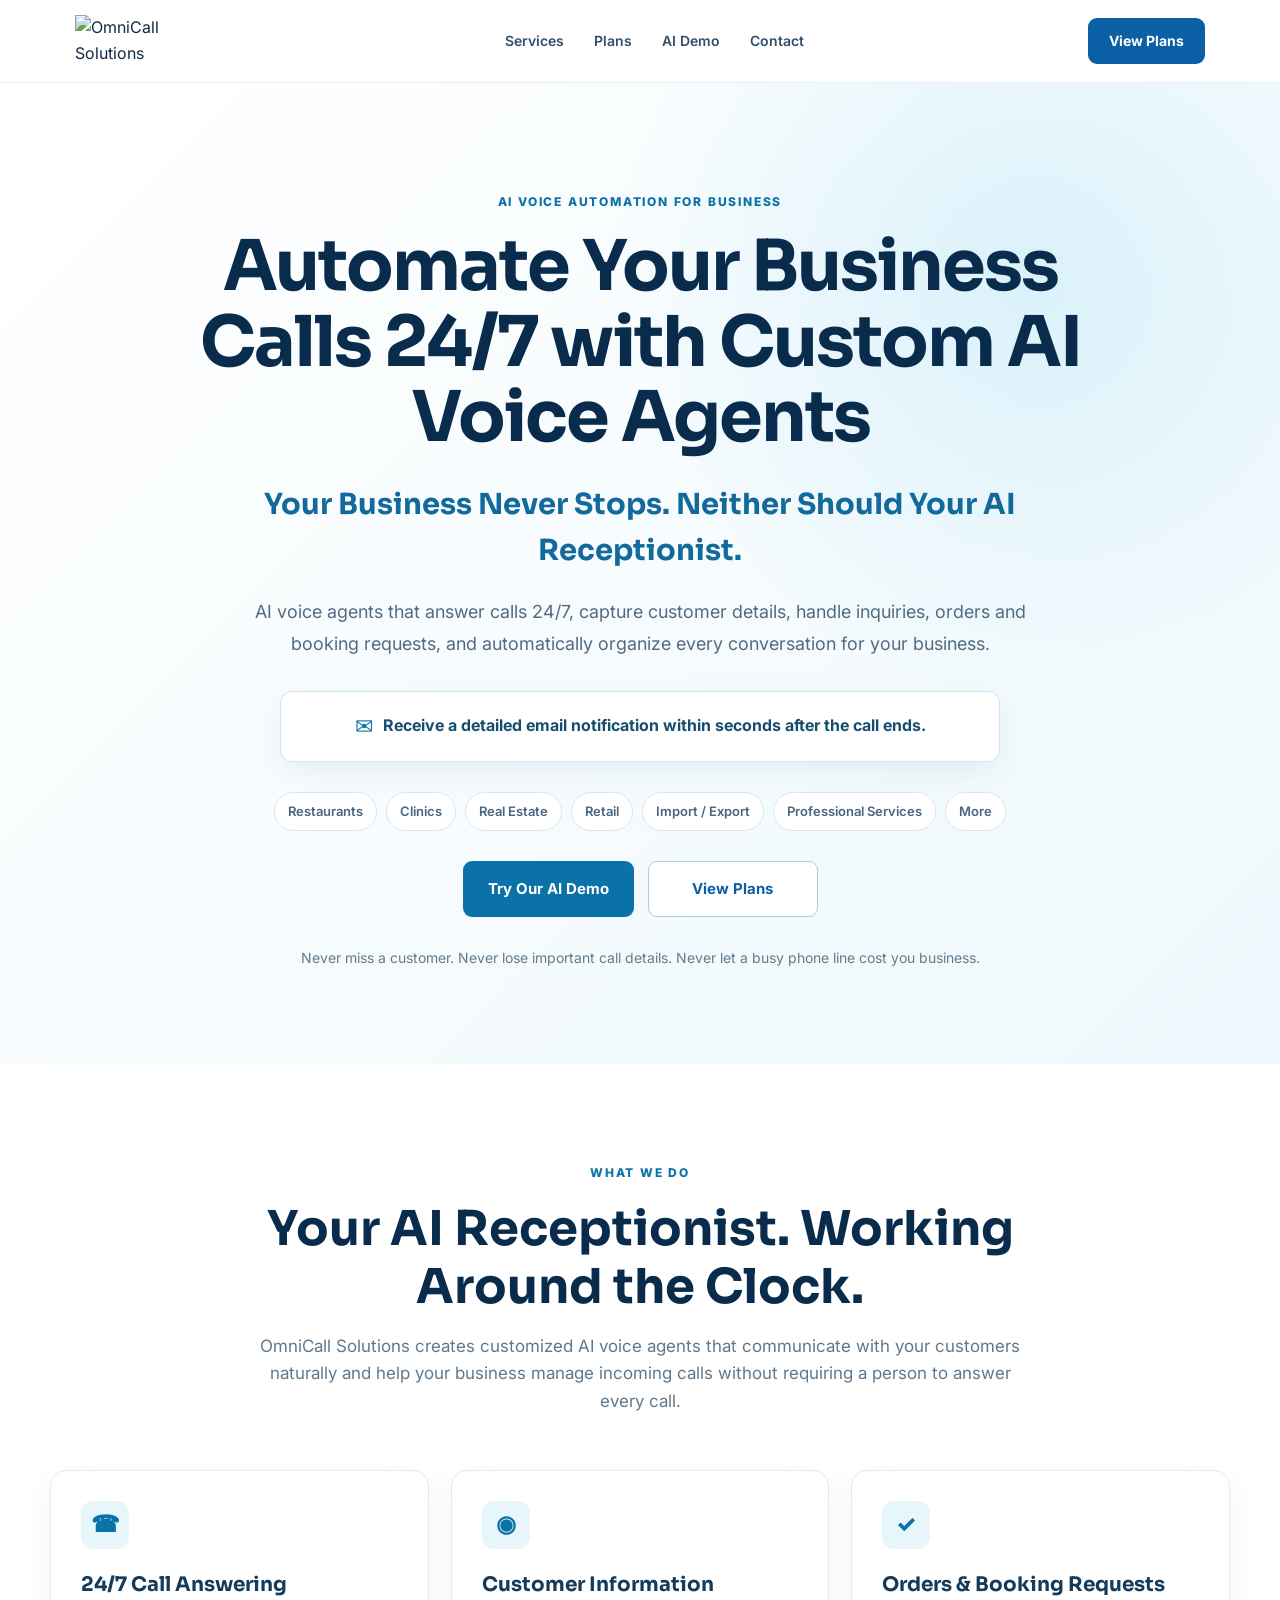
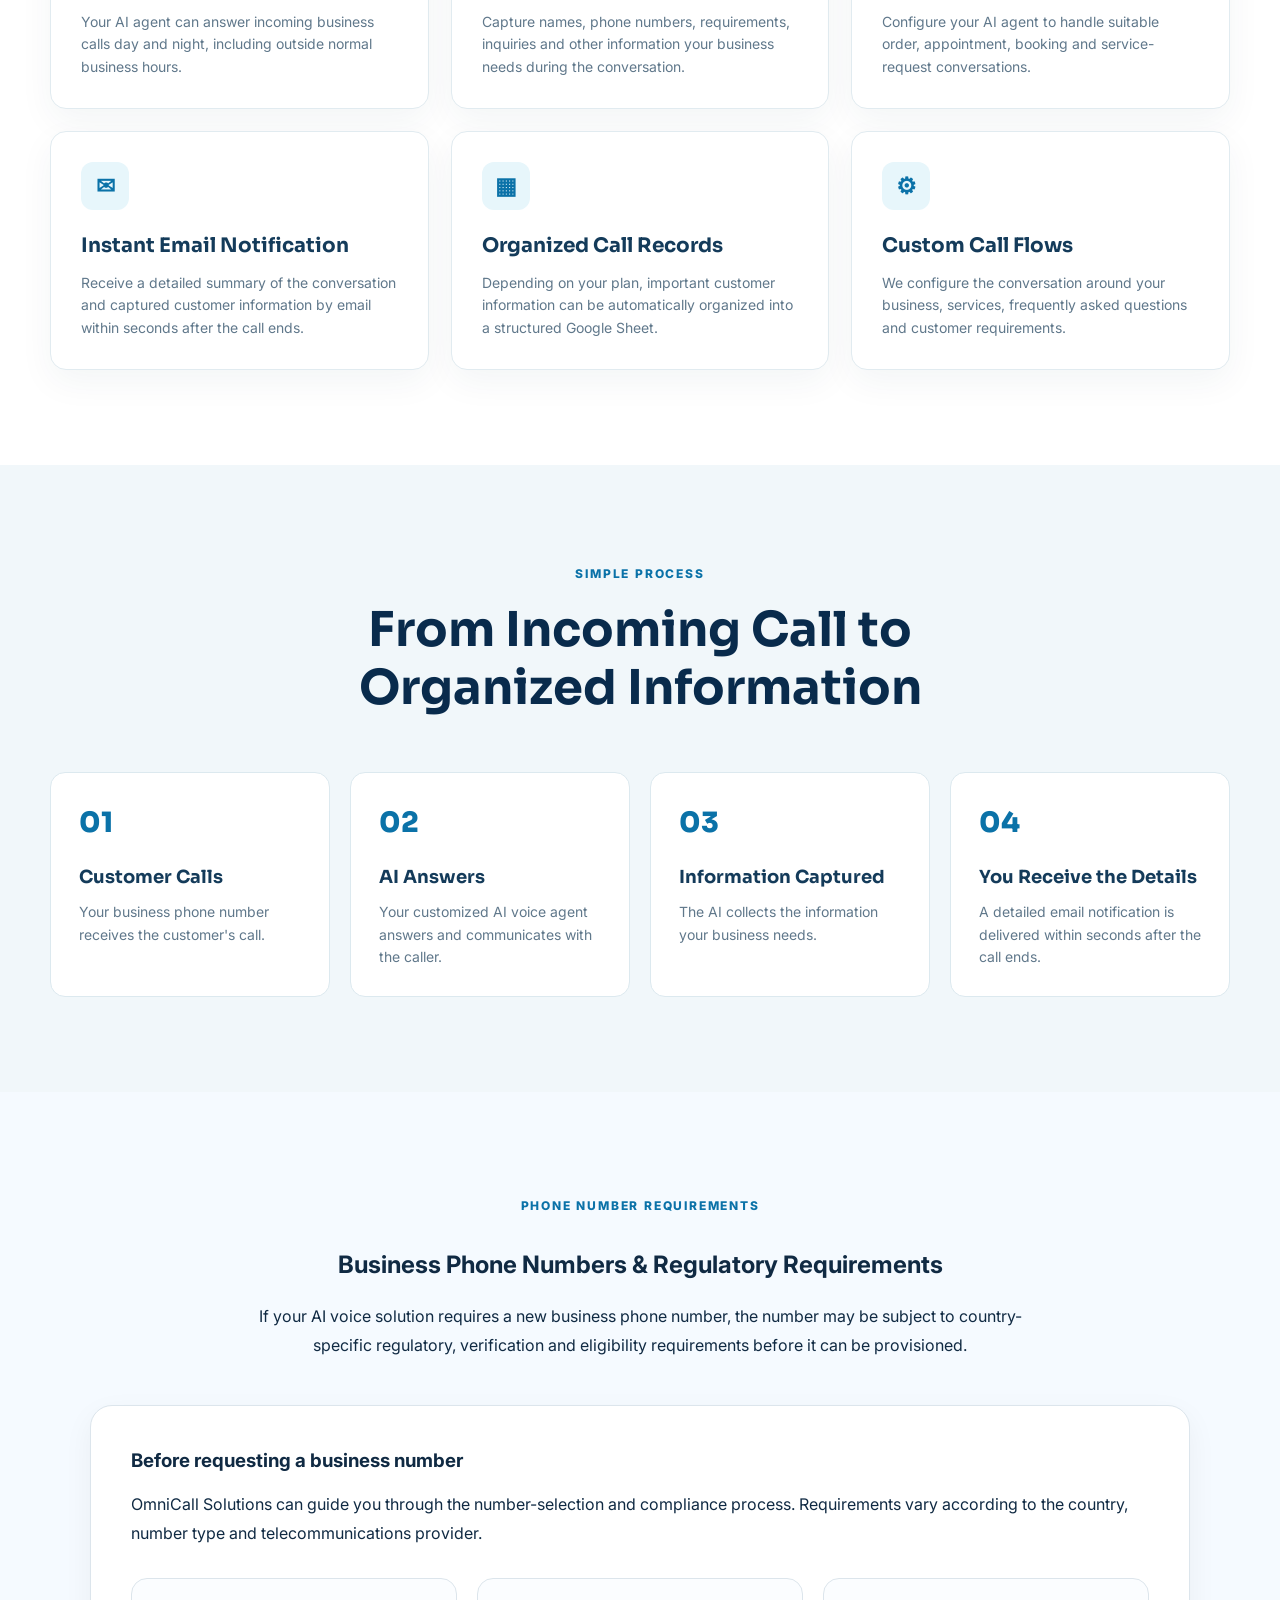
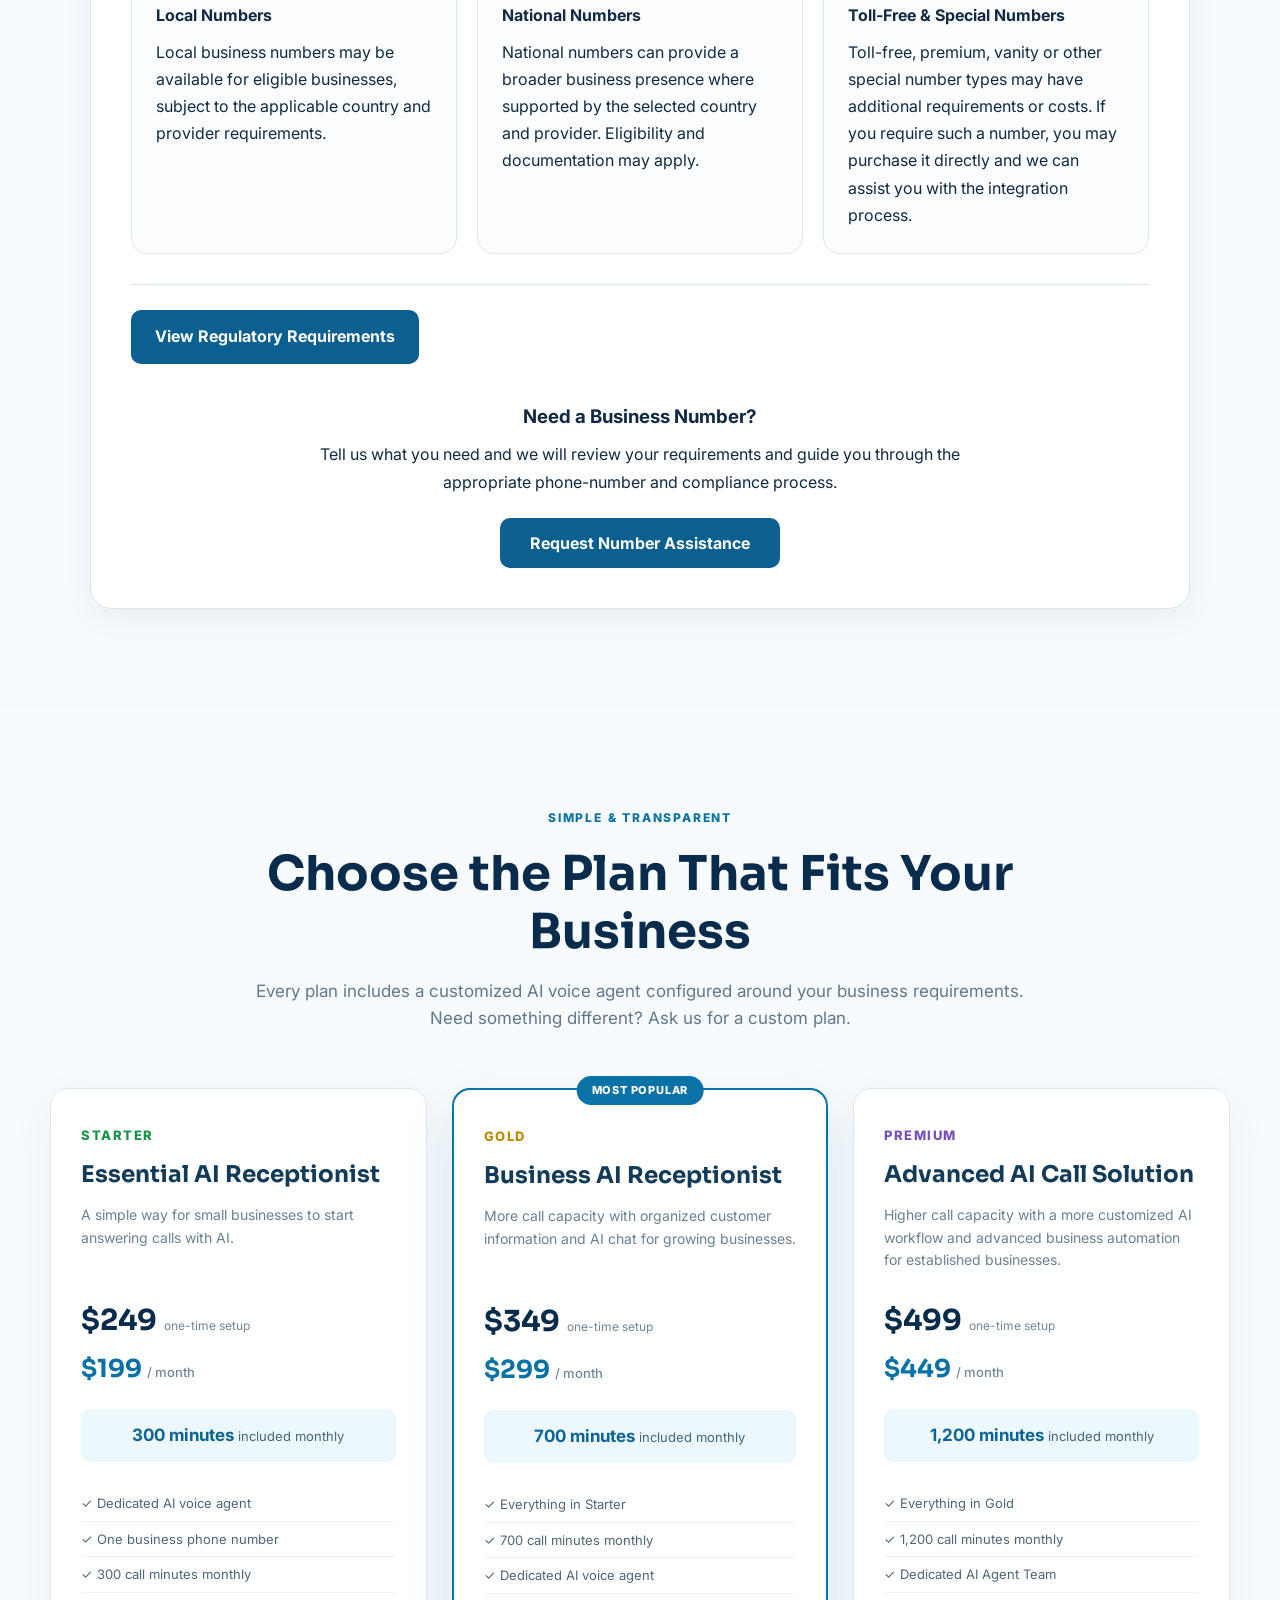
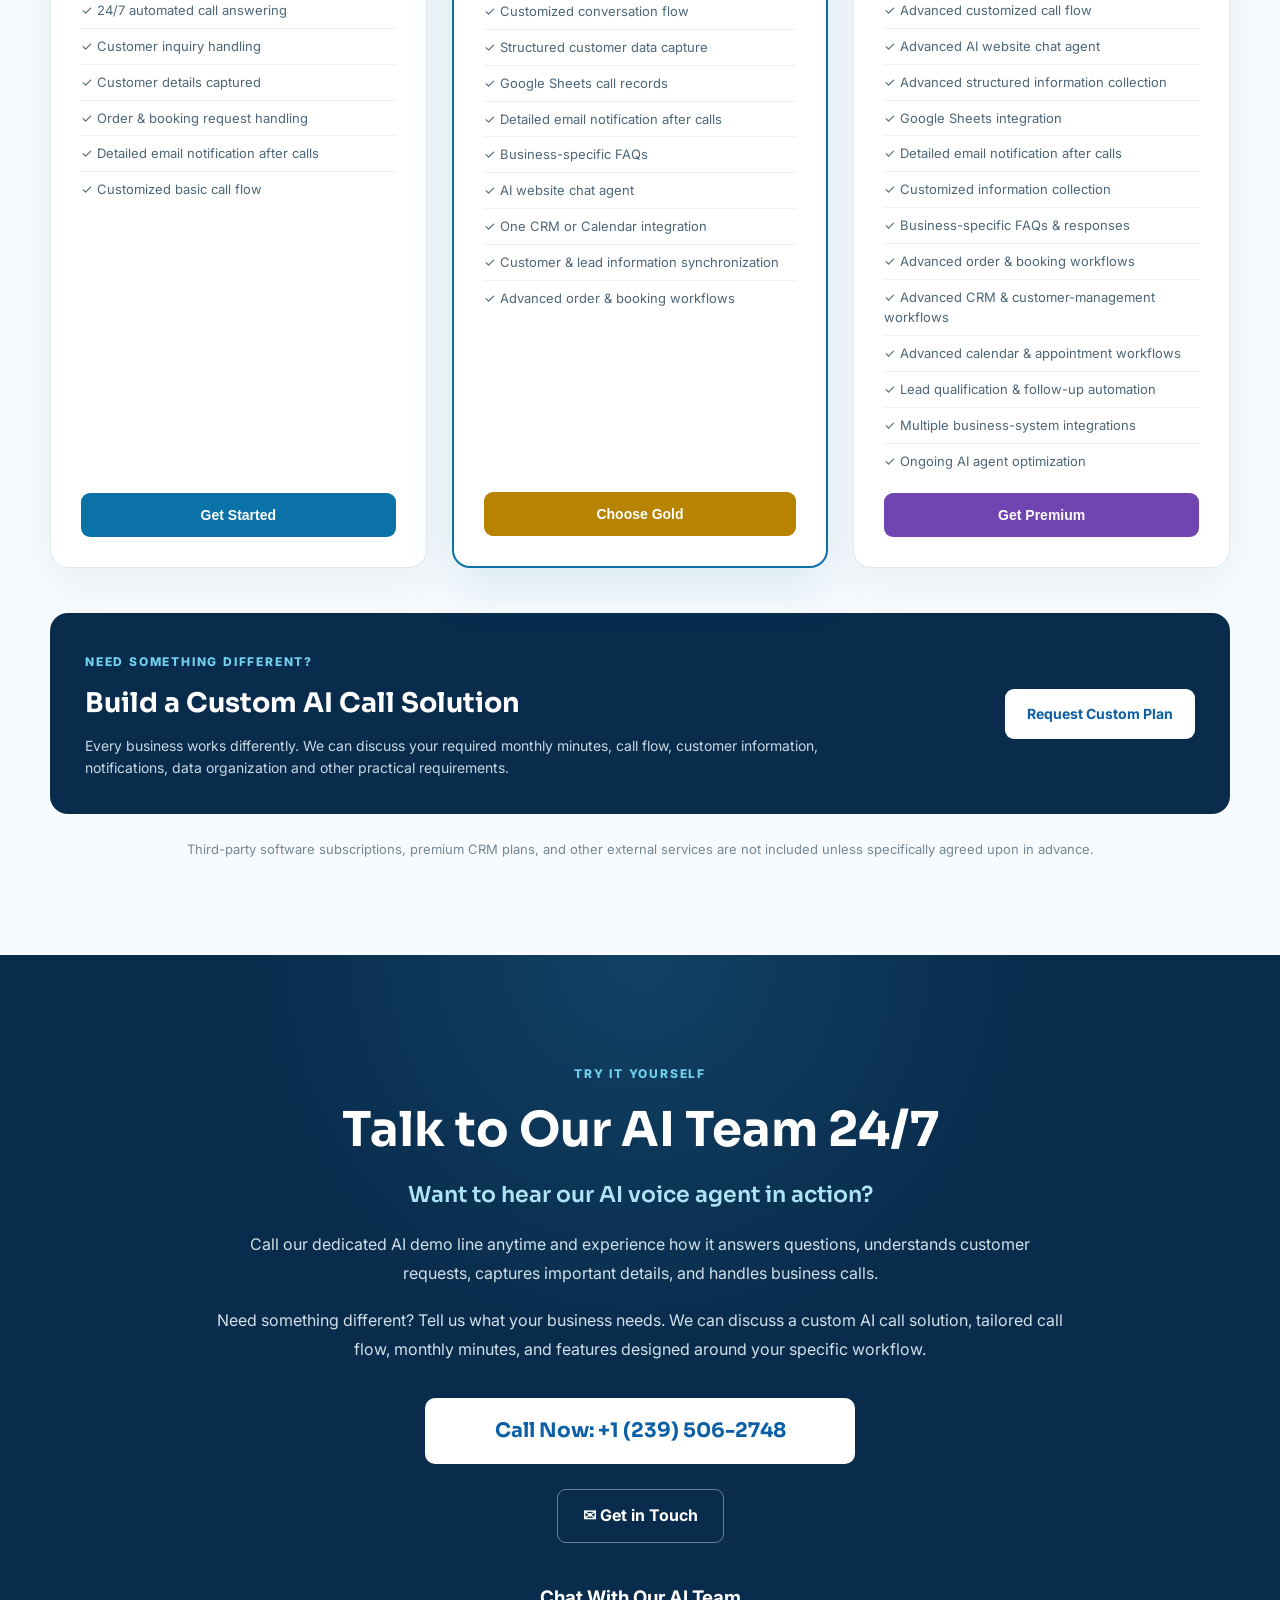
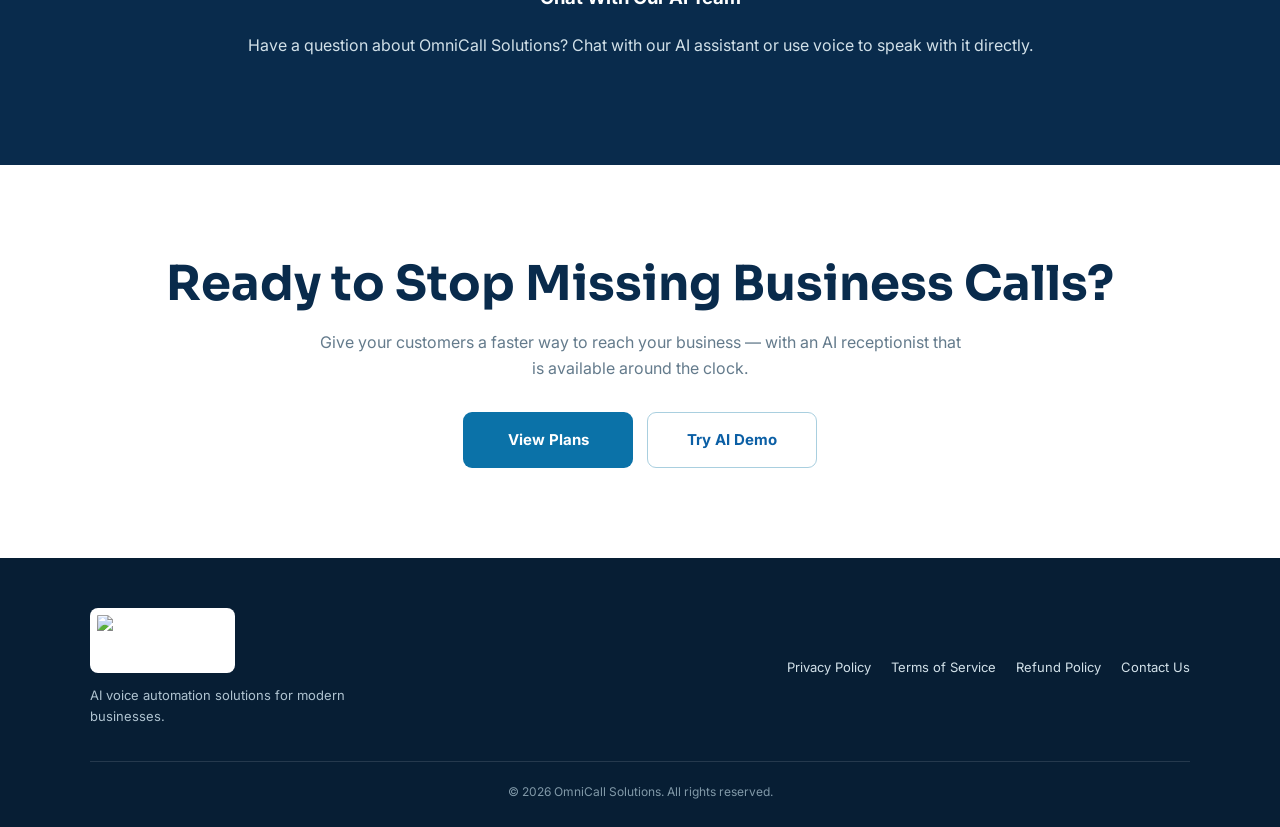
==== index.html @ 50d79c03 "Refactor VAPI widget mobile layout handling Refactor VAPI widget mobile fix to improve layout handli" ====
<!DOCTYPE html>
<html lang="en">
<head>

  <meta charset="UTF-8">

  <meta name="viewport" content="width=device-width, initial-scale=1.0">

  <title>OmniCall Solutions | AI Voice Agents for Business</title>

  <meta name="description"
        content="Automate your business calls 24/7 with custom AI voice agents. Answer calls, capture customer details, handle inquiries, orders and booking requests, and receive detailed email notifications within seconds.">

  <link rel="stylesheet" href="style.css">

  <link rel="preconnect" href="https://fonts.googleapis.com">
  <link rel="preconnect" href="https://fonts.gstatic.com" crossorigin>

  <link href="https://fonts.googleapis.com/css2?family=Inter:wght@400;500;600;700&family=Sora:wght@500;600;700;800&display=swap"
        rel="stylesheet">

  <!-- Paddle.js -->
  <script src="https://cdn.paddle.com/paddle/v2/paddle.js"></script>
  <script
  src="https://unpkg.com/@vapi-ai/client-sdk-react/dist/embed/widget.umd.js"
  async
  type="text/javascript">
</script>

  <!-- =========================
       PHONE NUMBER SECTION STYLES
       ========================= -->
  <style>

    .phone-requirements-section {
      padding: 100px 20px;
      background: #f5faff;
    }

    .phone-requirements-container {
      max-width: 1100px;
      margin: 0 auto;
    }

    .phone-requirements-heading {
      text-align: center;
      margin-bottom: 45px;
    }

    .phone-requirements-heading h2 {
      margin-top: 12px;
      margin-bottom: 18px;
    }

    .phone-requirements-heading p {
      max-width: 800px;
      margin: 0 auto;
      line-height: 1.8;
    }

    .phone-requirements-card {
      background: #ffffff;
      border: 1px solid #dce5ec;
      border-radius: 22px;
      padding: 40px;
      box-shadow: 0 10px 30px rgba(0,0,0,0.05);
    }

    .phone-requirements-card h3 {
      margin-top: 0;
      margin-bottom: 15px;
    }

    .phone-requirements-card > p {
      line-height: 1.8;
      margin-bottom: 28px;
    }

    .phone-number-options {
      display: grid;
      grid-template-columns: repeat(3, 1fr);
      gap: 20px;
      margin: 30px 0;
    }

    .phone-number-option {
      border: 1px solid #dce5ec;
      border-radius: 16px;
      padding: 24px;
      background: #fbfdff;
    }

    .phone-number-option h4 {
      margin-top: 0;
      margin-bottom: 10px;
    }

    .phone-number-option p {
      margin: 0;
      line-height: 1.7;
    }

    .regulatory-details {
      margin-top: 30px;
      border-top: 1px solid #dce5ec;
      padding-top: 25px;
    }

    .regulatory-details summary {
      cursor: pointer;
      list-style: none;
      display: inline-block;
      background: #0b5f91;
      color: #ffffff;
      padding: 14px 24px;
      border-radius: 10px;
      font-weight: 700;
      transition: 0.2s ease;
    }

    .regulatory-details summary:hover {
      opacity: 0.92;
    }

    .regulatory-details summary::-webkit-details-marker {
      display: none;
    }

    .regulatory-content {
      margin-top: 25px;
      background: #f8fbfd;
      border: 1px solid #e0e8ee;
      border-radius: 16px;
      padding: 28px;
    }

    .regulatory-content h4 {
      margin-top: 0;
      margin-bottom: 15px;
    }

    .regulatory-content ul {
      margin: 0;
      padding-left: 24px;
    }

    .regulatory-content li {
      margin-bottom: 12px;
      line-height: 1.7;
    }

    .regulatory-note {
      margin-top: 22px;
      line-height: 1.7;
      font-size: 0.95rem;
    }

    .number-assistance-area {
      text-align: center;
      margin-top: 38px;
    }

    .number-assistance-area h3 {
      margin-bottom: 10px;
    }

    .number-assistance-area p {
      max-width: 720px;
      margin: 0 auto 22px;
      line-height: 1.7;
    }

    .number-assistance-button {
      border: none;
      cursor: pointer;
      background: #0b5f91;
      color: #ffffff;
      padding: 15px 30px;
      border-radius: 10px;
      font-size: 1rem;
      font-weight: 700;
      font-family: inherit;
      transition: 0.2s ease;
    }

    .number-assistance-button:hover {
      opacity: 0.92;
      transform: translateY(-1px);
    }

    .number-inquiry-panel {
      display: none;
      margin-top: 30px;
      text-align: left;
      background: #ffffff;
      border: 1px solid #dce5ec;
      border-radius: 20px;
      padding: 32px;
    }

    .number-inquiry-panel.active {
      display: block;
    }

    .number-inquiry-panel h3 {
      margin-top: 0;
      margin-bottom: 10px;
    }

    .number-inquiry-intro {
      line-height: 1.7;
      margin-bottom: 28px;
    }

    .number-inquiry-form {
      width: 100%;
    }

    .number-form-grid {
      display: grid;
      grid-template-columns: repeat(2, minmax(0, 1fr));
      gap: 20px;
    }

    .number-form-field {
      display: flex;
      flex-direction: column;
      gap: 8px;
    }

    .number-form-field.full-width {
      grid-column: 1 / -1;
    }

    .number-form-field label {
      font-weight: 600;
      color: #18334a;
    }

    .number-form-field input,
    .number-form-field select,
    .number-form-field textarea {
      width: 100%;
      box-sizing: border-box;
      border: 1px solid #ccd8e1;
      border-radius: 9px;
      padding: 13px 14px;
      font-family: inherit;
      font-size: 0.98rem;
      background: #ffffff;
      color: #18334a;
      outline: none;
    }

    .number-form-field input:focus,
    .number-form-field select:focus,
    .number-form-field textarea:focus {
      border-color: #0b5f91;
      box-shadow: 0 0 0 2px rgba(11,95,145,0.10);
    }

    .number-form-field textarea {
      min-height: 130px;
      resize: vertical;
    }

    .number-checkbox-group {
      display: flex;
      flex-direction: column;
      gap: 14px;
      margin-top: 4px;
    }

    .number-checkbox-label {
      display: flex;
      align-items: flex-start;
      gap: 10px;
      font-weight: 500;
      line-height: 1.5;
    }

    .number-checkbox-label input {
      width: auto;
      margin-top: 4px;
      flex-shrink: 0;
    }

    .number-submit-area {
      margin-top: 25px;
      display: flex;
      align-items: center;
      gap: 18px;
      flex-wrap: wrap;
    }

    .number-submit-button {
      border: none;
      cursor: pointer;
      background: #0b5f91;
      color: #ffffff;
      padding: 14px 28px;
      border-radius: 9px;
      font-family: inherit;
      font-size: 1rem;
      font-weight: 700;
    }

    .number-submit-button:disabled {
      opacity: 0.6;
      cursor: not-allowed;
    }

    .number-form-result {
      font-weight: 600;
      line-height: 1.5;
    }

    .number-form-result.success {
      color: #167347;
    }

    .number-form-result.error {
      color: #b42318;
    }

    .number-form-small-note {
      margin-top: 18px;
      font-size: 0.88rem;
      line-height: 1.6;
      color: #647789;
    }

    @media (max-width: 800px) {

      .phone-requirements-section {
        padding: 75px 18px;
      }

      .phone-requirements-card {
        padding: 28px 20px;
      }

      .phone-number-options {
        grid-template-columns: 1fr;
      }

      .number-form-grid {
        grid-template-columns: 1fr;
      }

      .number-form-field.full-width {
        grid-column: auto;
      }

      .number-inquiry-panel {
        padding: 24px 18px;
      }

    }

  </style>

  <!-- =========================
       VAPI WIDGET FIXES
       - keeps the widget inside the page on small screens
       - darkens the assistant's reply text so it's readable
       ========================= -->
  <style>

    .vapi-demo-area {
      max-width: 100%;
      overflow: hidden;
    }

    .vapi-widget-wrapper {
      max-width: 100% !important;
      box-sizing: border-box !important;
    }

    /* Darken the assistant's reply text.
       Assistant messages are left-aligned (justify-start); the visitor's
       own messages are right-aligned (justify-end) and untouched here.
       This targets the layout pattern instead of a guessed color class,
       so it works even if the exact gray shade/class differs. */
    .vapi-widget-wrapper .vapi-conversation-area .justify-start,
    .vapi-widget-wrapper .vapi-conversation-area .justify-start * {
      opacity: 1 !important;
    }
    .vapi-widget-wrapper .vapi-conversation-area .justify-start p,
    .vapi-widget-wrapper .vapi-conversation-area .justify-start span,
    .vapi-widget-wrapper .vapi-conversation-area .justify-start div {
      color: #1f2937 !important;
    }

    @media (max-width: 640px) {

      /* Pin the floating panel's left/right edges instead of only
         capping its width — this keeps it inside the viewport even if
         its width comes from something other than a w-* class.
         min-width is reset here too: if the panel itself has a
         min-width set higher than our max-width, min-width always
         wins in CSS regardless of max-width, which would silently
         cap how narrow it's allowed to get no matter what else we set. */
      .vapi-widget-wrapper,
      .vapi-widget-wrapper.fixed,
      .vapi-widget-wrapper .fixed,
      vapi-widget {
        min-width: 0 !important;
      }

      .vapi-widget-wrapper.fixed,
      .vapi-widget-wrapper .fixed {
        left: 8px !important;
        right: 8px !important;
        width: auto !important;
        max-width: calc(100vw - 16px) !important;
      }

      .vapi-widget-wrapper,
      .vapi-widget-wrapper .w-72,
      .vapi-widget-wrapper .w-96,
      .vapi-widget-wrapper [class*="w-["],
      .vapi-widget-wrapper [class*="h-["] {
        width: 100% !important;
        max-width: calc(100vw - 32px) !important;
      }

      .vapi-widget-wrapper [class*="h-["] {
        max-height: 70vh !important;
      }

      /* Several rows inside the widget (the header title + icons, the
         input + send/voice buttons) push their icon buttons off the
         right edge, because text/input elements default to never
         shrinking below their content width in a flex row. Removing
         that default floor from everything inside the widget fixes
         every row at once, instead of chasing each one individually.
         This only removes the floor — it doesn't force anything to
         shrink unless its layout already calls for it. */
      .vapi-widget-wrapper *,
      vapi-widget * {
        min-width: 0 !important;
      }

      /* Protect icon buttons specifically so they keep their size
         instead of being squeezed to nothing once their siblings can
         shrink. */
      .vapi-widget-wrapper button,
      .vapi-widget-wrapper svg,
      vapi-widget button,
      vapi-widget svg {
        flex-shrink: 0 !important;
      }

      .vapi-widget-wrapper input,
      .vapi-widget-wrapper textarea,
      vapi-widget input,
      vapi-widget textarea {
        flex: 1 1 0% !important;
      }

    }

  </style>

</head>


<body>


<!-- =========================
     NAVIGATION
========================= -->

<header class="topbar">

  <div class="nav-container">

    <a href="#" class="logo-link">
      <img
        src="logo.png"
        alt="OmniCall Solutions"
        class="logo">
    </a>

    <nav class="navigation" id="mainNav">
      <a href="#services">Services</a>
      <a href="#pricing">Plans</a>
      <a href="#demo">AI Demo</a>
      <a href="#contact">Contact</a>
    </nav>

    <a href="#pricing" class="nav-button">
      View Plans
    </a>

    <button
      class="nav-toggle"
      id="navToggle"
      onclick="toggleMobileNav()"
      aria-label="Open menu"
      aria-expanded="false">
      <span></span>
      <span></span>
      <span></span>
    </button>

  </div>

</header>


<!-- =========================
     HERO
========================= -->

<main>

<section class="hero">

  <div class="hero-container">

    <div class="hero-content">

      <div class="hero-label">
        AI VOICE AUTOMATION FOR BUSINESS
      </div>

      <h1>
        Automate Your Business Calls 24/7 with Custom AI Voice Agents
      </h1>

      <p class="hero-subtitle">
        Your Business Never Stops. Neither Should Your AI Receptionist.
      </p>

      <p class="hero-description">
        AI voice agents that answer calls 24/7, capture customer details,
        handle inquiries, orders and booking requests, and automatically
        organize every conversation for your business.
      </p>

      <div class="email-highlight">
        <span class="email-icon">✉</span>
        <strong>
          Receive a detailed email notification within seconds after the call ends.
        </strong>
      </div>

      <div class="business-tags">
        <span>Restaurants</span>
        <span>Clinics</span>
        <span>Real Estate</span>
        <span>Retail</span>
        <span>Import / Export</span>
        <span>Professional Services</span>
        <span>More</span>
      </div>

      <div class="hero-buttons">

        <a href="#demo" class="primary-button">
          Try Our AI Demo
        </a>

        <a href="#pricing" class="secondary-button">
          View Plans
        </a>

      </div>

      <p class="hero-bottom-text">
        Never miss a customer. Never lose important call details.
        Never let a busy phone line cost you business.
      </p>

    </div>

  </div>

</section>


<!-- =========================
     SERVICES
========================= -->

<section class="services" id="services">

  <div class="section-container">

    <div class="section-heading">

      <span class="section-label">
        WHAT WE DO
      </span>

      <h2>
        Your AI Receptionist. Working Around the Clock.
      </h2>

      <p>
        OmniCall Solutions creates customized AI voice agents that
        communicate with your customers naturally and help your business
        manage incoming calls without requiring a person to answer every call.
      </p>

    </div>


    <div class="service-grid">

      <div class="service-card">

        <div class="service-icon">☎</div>

        <h3>24/7 Call Answering</h3>

        <p>
          Your AI agent can answer incoming business calls day and night,
          including outside normal business hours.
        </p>

      </div>


      <div class="service-card">

        <div class="service-icon">◉</div>

        <h3>Customer Information</h3>

        <p>
          Capture names, phone numbers, requirements, inquiries and other
          information your business needs during the conversation.
        </p>

      </div>


      <div class="service-card">

        <div class="service-icon">✓</div>

        <h3>Orders & Booking Requests</h3>

        <p>
          Configure your AI agent to handle suitable order, appointment,
          booking and service-request conversations.
        </p>

      </div>


      <div class="service-card">

        <div class="service-icon">✉</div>

        <h3>Instant Email Notification</h3>

        <p>
          Receive a detailed summary of the conversation and captured
          customer information by email within seconds after the call ends.
        </p>

      </div>


      <div class="service-card">

        <div class="service-icon">▦</div>

        <h3>Organized Call Records</h3>

        <p>
          Depending on your plan, important customer information can be
          automatically organized into a structured Google Sheet.
        </p>

      </div>


      <div class="service-card">

        <div class="service-icon">⚙</div>

        <h3>Custom Call Flows</h3>

        <p>
          We configure the conversation around your business, services,
          frequently asked questions and customer requirements.
        </p>

      </div>

    </div>

  </div>

</section>


<!-- =========================
     HOW IT WORKS
========================= -->

<section class="how-it-works">

  <div class="section-container">

    <div class="section-heading">

      <span class="section-label">
        SIMPLE PROCESS
      </span>

      <h2>
        From Incoming Call to Organized Information
      </h2>

    </div>


    <div class="steps">

      <div class="step">

        <div class="step-number">01</div>

        <h3>Customer Calls</h3>

        <p>
          Your business phone number receives the customer's call.
        </p>

      </div>


      <div class="step">

        <div class="step-number">02</div>

        <h3>AI Answers</h3>

        <p>
          Your customized AI voice agent answers and communicates with
          the caller.
        </p>

      </div>


      <div class="step">

        <div class="step-number">03</div>

        <h3>Information Captured</h3>

        <p>
          The AI collects the information your business needs.
        </p>

      </div>


      <div class="step">

        <div class="step-number">04</div>

        <h3>You Receive the Details</h3>

        <p>
          A detailed email notification is delivered within seconds
          after the call ends.
        </p>

      </div>

    </div>

  </div>

</section>


<!-- ==========================================================
     BUSINESS PHONE NUMBERS & REGULATORY REQUIREMENTS
     NEW SECTION - PLACED BEFORE PRICING
========================================================== -->

<section class="phone-requirements-section" id="phone-requirements">

  <div class="phone-requirements-container">

    <div class="phone-requirements-heading">

      <span class="section-label">
        PHONE NUMBER REQUIREMENTS
      </span>

      <h2>
        Business Phone Numbers & Regulatory Requirements
      </h2>

      <p>
        If your AI voice solution requires a new business phone number,
        the number may be subject to country-specific regulatory,
        verification and eligibility requirements before it can be
        provisioned.
      </p>

    </div>


    <div class="phone-requirements-card">

      <h3>
        Before requesting a business number
      </h3>

      <p>
        OmniCall Solutions can guide you through the number-selection
        and compliance process. Requirements vary according to the
        country, number type and telecommunications provider.
      </p>


      <div class="phone-number-options">


        <div class="phone-number-option">

          <h4>
            Local Numbers
          </h4>

          <p>
            Local business numbers may be available for eligible
            businesses, subject to the applicable country and provider
            requirements.
          </p>

        </div>


        <div class="phone-number-option">

          <h4>
            National Numbers
          </h4>

          <p>
            National numbers can provide a broader business presence
            where supported by the selected country and provider.
            Eligibility and documentation may apply.
          </p>

        </div>


        <div class="phone-number-option">

          <h4>
            Toll-Free & Special Numbers
          </h4>

          <p>
            Toll-free, premium, vanity or other special number types
            may have additional requirements or costs. If you require
            such a number, you may purchase it directly and we can
            assist you with the integration process.
          </p>

        </div>

      </div>


      <!-- =========================
           EXPANDABLE REGULATORY INFORMATION
      ========================= -->

      <details class="regulatory-details">

        <summary>
          View Regulatory Requirements
        </summary>

        <div class="regulatory-content">

          <h4>
            What you should be prepared for
          </h4>

          <ul>

            <li>
              Requirements vary by country and by phone-number type.
            </li>

            <li>
              The telecommunications provider may need to verify the
              actual business or end user of the number.
            </li>

            <li>
              Depending on the country and number type, information
              may include business name, business address, registration
              details, authorized representative information, identity
              documents or other supporting documents.
            </li>

            <li>
              Some countries or number types may require a local
              address or other local eligibility conditions.
            </li>

            <li>
              Additional regulatory documentation may be requested
              during the provider's review process.
            </li>

            <li>
              Number availability and approval are determined by the
              telecommunications provider and applicable country rules.
            </li>

            <li>
              Providing documents does not guarantee approval or
              availability of a particular number.
            </li>

          </ul>


          <p class="regulatory-note">
            <strong>Important:</strong>
            Regulatory information can change. The information above
            is provided as general guidance and does not replace the
            current requirements shown by the phone-number provider
            for the selected country and number type.
          </p>

        </div>

      </details>


      <!-- =========================
           NUMBER ASSISTANCE
      ========================= -->

      <div class="number-assistance-area">

        <h3>
          Need a Business Number?
        </h3>

        <p>
          Tell us what you need and we will review your requirements
          and guide you through the appropriate phone-number and
          compliance process.
        </p>

        <button
          type="button"
          class="number-assistance-button"
          onclick="toggleNumberInquiry()">

          Request Number Assistance

        </button>


        <!-- =========================
             HIDDEN INQUIRY FORM
        ========================= -->

        <div
          id="numberInquiryPanel"
          class="number-inquiry-panel">

          <h3>
            Tell Us What You Need
          </h3>

          <p class="number-inquiry-intro">
            Complete this short inquiry and we will review your
            requirements. Please do not upload identity or business
            documents through this form. If such documents are required,
            we will guide you through the appropriate provider process.
          </p>


          <form
            id="numberInquiryForm"
            class="number-inquiry-form">

            <!-- Web3Forms Access Key -->
            <input
              type="hidden"
              name="access_key"
              value="454e0046-a77f-4126-849b-972690b9bb14">

            <input
              type="hidden"
              name="subject"
              value="OmniCall Solutions - Business Number Inquiry">

            <input
              type="hidden"
              name="from_name"
              value="OmniCall Solutions Website">

            <!-- Honeypot -->
            <input
              type="checkbox"
              name="botcheck"
              style="display:none;">

            <div class="number-form-grid">


              <!-- NAME -->

              <div class="number-form-field">

                <label for="inquiryName">
                  Your Name *
                </label>

                <input
                  type="text"
                  id="inquiryName"
                  name="name"
                  placeholder="Your full name"
                  required>

              </div>


              <!-- BUSINESS NAME -->

              <div class="number-form-field">

                <label for="inquiryBusinessName">
                  Business Name *
                </label>

                <input
                  type="text"
                  id="inquiryBusinessName"
                  name="business_name"
                  placeholder="Your business name"
                  required>

              </div>


              <!-- EMAIL -->

              <div class="number-form-field">

                <label for="inquiryEmail">
                  Email Address *
                </label>

                <input
                  type="email"
                  id="inquiryEmail"
                  name="email"
                  placeholder="you@example.com"
                  required>

              </div>


              <!-- PHONE -->

              <div class="number-form-field">

                <label for="inquiryPhone">
                  Contact Phone / WhatsApp
                </label>

                <input
                  type="tel"
                  id="inquiryPhone"
                  name="phone"
                  placeholder="Optional">

              </div>


              <!-- COUNTRY -->

              <div class="number-form-field">

                <label for="inquiryCountry">
                  Country Where Number Is Required *
                </label>

                <select
                  id="inquiryCountry"
                  name="country"
                  required>

                  <option value="">
                    Select country
                  </option>

                  <option value="United States">
                    United States
                  </option>

                  <option value="United Kingdom">
                    United Kingdom
                  </option>

                  <option value="Germany">
                    Germany
                  </option>

                  <option value="Australia">
                    Australia
                  </option>

                  <option value="Canada">
                    Canada
                  </option>

                  <option value="France">
                    France
                  </option>

                  <option value="United Arab Emirates">
                    United Arab Emirates
                  </option>

                  <option value="Saudi Arabia">
                    Saudi Arabia
                  </option>

                  <option value="Pakistan">
                    Pakistan
                  </option>

                  <option value="Other">
                    Other
                  </option>

                </select>

              </div>


              <!-- NUMBER TYPE -->

              <div class="number-form-field">

                <label for="inquiryNumberType">
                  Number Type Required *
                </label>

                <select
                  id="inquiryNumberType"
                  name="number_type"
                  required>

                  <option value="">
                    Select number type
                  </option>

                  <option value="Local">
                    Local
                  </option>

                  <option value="National">
                    National
                  </option>

                  <option value="Toll-Free">
                    Toll-Free
                  </option>

                  <option value="Special / Other">
                    Special / Other
                  </option>

                  <option value="Not Sure">
                    Not Sure - Need Guidance
                  </option>

                </select>

              </div>


              <!-- EXISTING NUMBER -->

              <div class="number-form-field full-width">

                <label for="inquiryExistingNumber">
                  Do you already have an existing business phone number?
                </label>

                <select
                  id="inquiryExistingNumber"
                  name="existing_number">

                  <option value="">
                    Please select
                  </option>

                  <option value="Yes - I want to use my existing number">
                    Yes - I want to use my existing number
                  </option>

                  <option value="Yes - I am considering another option">
                    Yes - I am considering another option
                  </option>

                  <option value="No - I need a new number">
                    No - I need a new number
                  </option>

                  <option value="Not Sure">
                    Not Sure - Need Guidance
                  </option>

                </select>

              </div>


              <!-- COMPLIANCE QUESTIONS -->

              <div class="number-form-field full-width">

                <label>
                  Regulatory & Documentation Readiness
                </label>

                <div class="number-checkbox-group">


                  <label class="number-checkbox-label">

                    <input
                      type="checkbox"
                      name="read_regulatory_information"
                      value="Yes - I have read the regulatory information">

                    <span>
                      I have read the regulatory information above.
                    </span>

                  </label>


                  <label class="number-checkbox-label">

                    <input
                      type="checkbox"
                      name="ready_for_business_information"
                      value="Yes - I am prepared to provide required business information">

                    <span>
                      I understand that the provider may require
                      business address, registration, authorized
                      representative or other business information.
                    </span>

                  </label>


                  <label class="number-checkbox-label">

                    <input
                      type="checkbox"
                      name="ready_for_identity_verification"
                      value="Yes - I understand identity/supporting documents may be required">

                    <span>
                      I understand that identity verification or
                      supporting documents may be required depending
                      on the country and number type.
                    </span>

                  </label>

                </div>

              </div>


              <!-- CONCERNS -->

              <div class="number-form-field full-width">

                <label for="inquiryConcerns">
                  Questions, Concerns or Additional Requirements
                </label>

                <textarea
                  id="inquiryConcerns"
                  name="concerns"
                  placeholder="Tell us about your requirements, concerns about documentation, number type, country eligibility, existing number, or anything else you would like us to know."></textarea>

              </div>


            </div>


            <div class="number-submit-area">

              <button
                type="submit"
                id="numberInquirySubmit"
                class="number-submit-button">

                Send Inquiry

              </button>

              <div
                id="numberInquiryResult"
                class="number-form-result"
                aria-live="polite">
              </div>

            </div>


            <p class="number-form-small-note">
              Please do not send passwords, payment information,
              identity documents or other sensitive documents through
              this inquiry form. If documentation is required, we will
              explain the appropriate process separately.
            </p>

          </form>

        </div>

      </div>

    </div>

  </div>

</section>


<!-- =========================
     PRICING
========================= -->

<section class="pricing" id="pricing">

  <div class="section-container">

    <div class="section-heading">

      <span class="section-label">
        SIMPLE & TRANSPARENT
      </span>

      <h2>
        Choose the Plan That Fits Your Business
      </h2>

      <p>
        Every plan includes a customized AI voice agent configured around
        your business requirements. Need something different? Ask us for
        a custom plan.
      </p>

    </div>


    <div class="pricing-grid">


      <!-- =========================
           STARTER
      ========================= -->

      <div class="pricing-card">

        <div class="plan-name starter-name">
          STARTER
        </div>

        <h3>
          Essential AI Receptionist
        </h3>

        <p class="plan-description">
          A simple way for small businesses to start answering calls with AI.
        </p>

        <div class="setup-price">

          <strong>$249</strong>

          <span>one-time setup</span>

        </div>

        <div class="monthly-price">
          $199 <span>/ month</span>
        </div>

        <div class="minutes">

          <strong>300 minutes</strong>

          included monthly

        </div>

        <ul class="features">

          <li>✓ Dedicated AI voice agent</li>

          <li>✓ One business phone number</li>

          <li>✓ 300 call minutes monthly</li>

          <li>✓ 24/7 automated call answering</li>

          <li>✓ Customer inquiry handling</li>

          <li>✓ Customer details captured</li>

          <li>✓ Order & booking request handling</li>

          <li>✓ Detailed email notification after calls</li>

          <li>✓ Customized basic call flow</li>

        </ul>

        <button
          type="button"
          class="plan-button"
          onclick="openPaddleCheckout('starter')">

          Get Started

        </button>

      </div>


      <!-- =========================
           GOLD
      ========================= -->

      <div class="pricing-card popular">

        <div class="popular-badge">
          MOST POPULAR
        </div>

        <div class="plan-name gold-name">
          GOLD
        </div>

        <h3>
          Business AI Receptionist
        </h3>

        <p class="plan-description">
          More call capacity with organized customer information and
          AI chat for growing businesses.
        </p>

        <div class="setup-price">

          <strong>$349</strong>

          <span>one-time setup</span>

        </div>

        <div class="monthly-price">
          $299 <span>/ month</span>
        </div>

        <div class="minutes">

          <strong>700 minutes</strong>

          included monthly

        </div>

        <ul class="features">

          <li>✓ Everything in Starter</li>

          <li>✓ 700 call minutes monthly</li>

          <li>✓ Dedicated AI voice agent</li>

          <li>✓ Customized conversation flow</li>

          <li>✓ Structured customer data capture</li>

          <li>✓ Google Sheets call records</li>

          <li>✓ Detailed email notification after calls</li>

          <li>✓ Business-specific FAQs</li>

          <li>✓ AI website chat agent</li>

          <li>✓ One CRM or Calendar integration</li>

          <li>✓ Customer & lead information synchronization</li>

          <li>✓ Advanced order & booking workflows</li>

        </ul>

        <button
          type="button"
          class="plan-button gold-button"
          onclick="openPaddleCheckout('gold')">

          Choose Gold

        </button>

      </div>


      <!-- =========================
           PREMIUM
      ========================= -->

      <div class="pricing-card premium-card">

        <div class="plan-name premium-name">
          PREMIUM
        </div>

        <h3>
          Advanced AI Call Solution
        </h3>

        <p class="plan-description">
          Higher call capacity with a more customized AI workflow and
          advanced business automation for established businesses.
        </p>

        <div class="setup-price">

          <strong>$499</strong>

          <span>one-time setup</span>

        </div>

        <div class="monthly-price">
          $449 <span>/ month</span>
        </div>

        <div class="minutes">

          <strong>1,200 minutes</strong>

          included monthly

        </div>

        <ul class="features">

          <li>✓ Everything in Gold</li>

          <li>✓ 1,200 call minutes monthly</li>

          <li>✓ Dedicated AI Agent Team</li>

          <li>✓ Advanced customized call flow</li>

          <li>✓ Advanced AI website chat agent</li>

          <li>✓ Advanced structured information collection</li>

          <li>✓ Google Sheets integration</li>

          <li>✓ Detailed email notification after calls</li>

          <li>✓ Customized information collection</li>

          <li>✓ Business-specific FAQs & responses</li>

          <li>✓ Advanced order & booking workflows</li>

          <li>✓ Advanced CRM & customer-management workflows</li>

          <li>✓ Advanced calendar & appointment workflows</li>

          <li>✓ Lead qualification & follow-up automation</li>

          <li>✓ Multiple business-system integrations</li>

          <li>✓ Ongoing AI agent optimization</li>

        </ul>

        <button
          type="button"
          class="plan-button premium-button"
          onclick="openPaddleCheckout('premium')">

          Get Premium

        </button>

      </div>

    </div>


    <!-- =========================
         CUSTOM PLAN
    ========================= -->

    <div class="custom-plan">

      <div>

        <span class="section-label">
          NEED SOMETHING DIFFERENT?
        </span>

        <h3>
          Build a Custom AI Call Solution
        </h3>

        <p>
          Every business works differently. We can discuss your required
          monthly minutes, call flow, customer information, notifications,
          data organization and other practical requirements.
        </p>

      </div>

      <a
        href="mailto:support@omnicallsolutions.online?subject=OmniCall%20Solutions%20-%20Custom%20Plan"
        class="custom-button">

        Request Custom Plan

      </a>

    </div>


    <p class="pricing-disclaimer">

      Third-party software subscriptions, premium CRM plans, and other
      external services are not included unless specifically agreed upon
      in advance.

    </p>

  </div>

</section>


<!-- =========================
     DEMO / AI TEAM
========================= -->

<section class="demo" id="demo">

  <div class="demo-container">

    <span class="section-label">
      TRY IT YOURSELF
    </span>

    <h2>
      Talk to Our AI Team 24/7
    </h2>

    <p class="demo-lead">
      Want to hear our AI voice agent in action?
    </p>

    <p>
      Call our dedicated AI demo line anytime and experience how it
      answers questions, understands customer requests, captures
      important details, and handles business calls.
    </p>

    <p>
      Need something different? Tell us what your business needs.
      We can discuss a custom AI call solution, tailored call flow,
      monthly minutes, and features designed around your specific workflow.
    </p>

    <a href="tel:+12395062748" class="demo-phone">
      Call Now: +1 (239) 506-2748
    </a>

    <a
      href="mailto:support@omnicallsolutions.online"
      class="email-button">

      ✉ Get in Touch

    </a>
    <!-- =========================
     VAPI AI CHAT + VOICE
========================= -->

<div class="vapi-demo-area">

  <h3>Chat With Our AI Team</h3>

  <p>
    Have a question about OmniCall Solutions?
    Chat with our AI assistant or use voice to speak with it directly.
  </p>

  <vapi-widget
    public-key="545045dc-0a8c-4091-b8fb-c319d3aa250f"
    assistant-id="e357020d-94f7-4073-a532-573f6a0b037f"
    mode="hybrid"
    theme="light"
    size="compact"
    border-radius="large"
    title="Talk to OmniCall AI"
    chat-first-message="Hello! How can we help you today?"
    chat-empty-message="Hello! How can we help you today?"
    hybrid-empty-message="Start a conversation with voice or text — ask us anything about OmniCall Solutions."
    start-button-text="Talk by Voice"
    end-button-text="End Voice">
  </vapi-widget>

  </div>

</section>


<!-- =========================
     FINAL CTA
========================= -->

<section class="final-cta">

  <div class="section-container">

    <h2>
      Ready to Stop Missing Business Calls?
    </h2>

    <p>
      Give your customers a faster way to reach your business —
      with an AI receptionist that is available around the clock.
    </p>

    <div class="cta-buttons">

      <a href="#pricing" class="primary-button">
        View Plans
      </a>

      <a
        href="tel:+12395062748"
        class="secondary-button">

        Try AI Demo

      </a>

    </div>

  </div>

</section>


</main>


<!-- =========================
     FOOTER
========================= -->

<footer id="contact">

  <div class="footer-container">

    <div class="footer-brand">

      <img
        src="logo.png"
        alt="OmniCall Solutions"
        class="footer-logo">

      <p>
        AI voice automation solutions for modern businesses.
      </p>

    </div>


    <div class="footer-links">

      <a href="privacy.html">
        Privacy Policy
      </a>

      <a href="terms.html">
        Terms of Service
      </a>

      <a href="refund.html">
        Refund Policy
      </a>

      <a href="mailto:support@omnicallsolutions.online">
        Contact Us
      </a>

    </div>

  </div>


  <div class="copyright">

    © 2026 OmniCall Solutions. All rights reserved.

  </div>

</footer>


<!-- =========================
     PHONE INQUIRY FORM SCRIPT
========================= -->

<script>

  function toggleNumberInquiry() {

    const panel = document.getElementById("numberInquiryPanel");

    const button = document.querySelector(".number-assistance-button");

    if (panel.classList.contains("active")) {

      panel.classList.remove("active");

      button.textContent = "Request Number Assistance";

    } else {

      panel.classList.add("active");

      button.textContent = "Close Inquiry Form";

      setTimeout(function() {

        panel.scrollIntoView({
          behavior: "smooth",
          block: "start"
        });

      }, 100);

    }

  }


  const numberInquiryForm =
    document.getElementById("numberInquiryForm");

  const numberInquiryResult =
    document.getElementById("numberInquiryResult");

  const numberInquirySubmit =
    document.getElementById("numberInquirySubmit");


  numberInquiryForm.addEventListener("submit", async function(event) {

    event.preventDefault();


    numberInquirySubmit.disabled = true;

    numberInquirySubmit.textContent = "Sending...";

    numberInquiryResult.className = "number-form-result";

    numberInquiryResult.textContent =
      "Please wait while we send your inquiry.";


    const formData =
      new FormData(numberInquiryForm);


    const formObject =
      Object.fromEntries(formData.entries());


    try {

      const response = await fetch(
        "https://api.web3forms.com/submit",
        {
          method: "POST",

          headers: {
            "Content-Type": "application/json",
            "Accept": "application/json"
          },

          body: JSON.stringify(formObject)
        }
      );


      const result =
        await response.json();


      if (result.success) {

        numberInquiryResult.className =
          "number-form-result success";

        numberInquiryResult.textContent =
          "Thank you. Your inquiry has been received. We will review your requirements and get in touch with you.";

        numberInquiryForm.reset();

      } else {

        numberInquiryResult.className =
          "number-form-result error";

        numberInquiryResult.textContent =
          result.message ||
          "We could not send your inquiry. Please try again.";

      }

    } catch (error) {

      console.error(
        "Number inquiry submission error:",
        error
      );

      numberInquiryResult.className =
        "number-form-result error";

      numberInquiryResult.textContent =
        "Something went wrong while sending your inquiry. Please try again.";

    }


    numberInquirySubmit.disabled = false;

    numberInquirySubmit.textContent =
      "Send Inquiry";

  });

</script>


<!-- =========================
     MOBILE NAV TOGGLE
========================= -->

<script>

  function toggleMobileNav() {

    var nav = document.getElementById('mainNav');
    var btn = document.getElementById('navToggle');

    var isOpen = nav.classList.toggle('mobile-open');

    btn.classList.toggle('open', isOpen);
    btn.setAttribute('aria-expanded', isOpen ? 'true' : 'false');

  }

  document.addEventListener('click', function (e) {

    var nav = document.getElementById('mainNav');
    var btn = document.getElementById('navToggle');

    if (!nav || !btn) return;

    if (
      nav.classList.contains('mobile-open') &&
      !nav.contains(e.target) &&
      !btn.contains(e.target)
    ) {
      nav.classList.remove('mobile-open');
      btn.classList.remove('open');
      btn.setAttribute('aria-expanded', 'false');
    }

  });

  document.querySelectorAll('.navigation a').forEach(function (link) {
    link.addEventListener('click', function () {
      document.getElementById('mainNav').classList.remove('mobile-open');
      document.getElementById('navToggle').classList.remove('open');
      document.getElementById('navToggle').setAttribute('aria-expanded', 'false');
    });
  });

</script>


<!-- =========================
     VAPI WIDGET MOBILE FIX (runtime)

     Different strategy from before. The widget renders itself as a
     floating panel using position:fixed, which is what lets it hover
     over the whole page independent of any container — and it's why
     pinning its left/right edges kept failing: the widget re-renders
     itself and quietly resets its own position, wiping out whatever
     we set a moment earlier.

     Instead of continuing to fight that, this removes it from
     "floating" mode entirely: any part of the widget found rendering
     with position:fixed gets switched to position:relative, so it
     becomes normal content sitting inside its section on the page —
     like this heading or paragraph — instead of a popup hovering over
     the viewport. Normal in-page content cannot poke off the edge of
     the screen, because it is placed within its container, which is
     already width-constrained to the page.

     After de-floating, it still walks everything inside and shrinks
     anything that's individually wider than the space available,
     as a backup in case something inside (like the input/button row)
     has its own fixed width independent of the outer panel.
========================= -->

<script>
(function () {

  var BUFFER = 8;

  function deFloat(el) {
    el.style.setProperty('position', 'relative', 'important');
    el.style.setProperty('top', 'auto', 'important');
    el.style.setProperty('left', 'auto', 'important');
    el.style.setProperty('right', 'auto', 'important');
    el.style.setProperty('bottom', 'auto', 'important');
    el.style.setProperty('transform', 'none', 'important');
    el.style.setProperty('width', '100%', 'important');
    el.style.setProperty('max-width', '100%', 'important');
    el.style.setProperty('min-width', '0', 'important');
    el.style.setProperty('box-sizing', 'border-box', 'important');
    el.style.setProperty('margin', '12px auto', 'important');
    el.setAttribute('data-vapi-deflated', '1');
  }

  function shrinkIfTooWide(el) {
    var rect = el.getBoundingClientRect();
    if (rect.width < 40 || rect.height < 20) return;
    var available = window.innerWidth - rect.left - BUFFER;
    if (rect.right > window.innerWidth - BUFFER && available > 20) {
      el.style.setProperty('max-width', available + 'px', 'important');
      el.style.setProperty('box-sizing', 'border-box', 'important');
      el.style.setProperty('min-width', '0', 'important');
      el.style.setProperty('flex-shrink', '1', 'important');
    }
  }

  function fixVapiWidgetMobile() {

    if (window.innerWidth > 640) return;

    var roots = document.querySelectorAll('[class*="vapi" i], vapi-widget');

    roots.forEach(function (root) {

      var stack = [root];

      while (stack.length) {

        var el = stack.pop();
        if (!el || el.nodeType !== 1) continue;

        var cs = window.getComputedStyle(el);

        if (cs.position === 'fixed') {
          deFloat(el);
          // Still walk its children below (not "continue"-ing past
          // them) so the backup shrink check further down can catch
          // anything inside that's independently too wide.
        } else {
          shrinkIfTooWide(el);
        }

        var kids = el.children;
        for (var i = 0; i < kids.length; i++) {
          stack.push(kids[i]);
        }

      }

    });

  }

  window.addEventListener('load', function () {
    fixVapiWidgetMobile();
    setInterval(fixVapiWidgetMobile, 400);
  });

  window.addEventListener('resize', fixVapiWidgetMobile);

  var vapiObserver = new MutationObserver(fixVapiWidgetMobile);
  vapiObserver.observe(document.body, { childList: true, subtree: true });

})();
</script>


<!-- =========================
     PADDLE CHECKOUT
     EXISTING CODE - PRESERVED
========================= -->

<script>

  /*
   * Initialize Paddle.js
   *
   * This is your LIVE client-side token.
   */

  Paddle.Initialize({
    token: "live_25ad9c46ac473e727a642ba2e08"
  });


  /*
   * OmniCall Solutions Paddle Price IDs
   *
   * Each plan contains:
   * 1. One-time setup price
   * 2. Monthly recurring price
   */

  const paddlePlans = {

    starter: [

      {
        priceId: "pri_01kzsxm2bp47r7x2cq9z26devs",
        quantity: 1
      },

      {
        priceId: "pri_01kzrz54vf4r28bfrfs0z8bwb5",
        quantity: 1
      }

    ],


    gold: [

      {
        priceId: "pri_01kzsy0cjm9pkh0nvsnhybmgf8",
        quantity: 1
      },

      {
        priceId: "pri_01kzryt628a91m63zyeebcfx1w",
        quantity: 1
      }

    ],


    premium: [

      {
        priceId: "pri_01kzsyk1nrt7c4sgym0dyz77yp",
        quantity: 1
      },

      {
        priceId: "pri_01kzsyhbb6en26h2j9twag5x7m",
        quantity: 1
      }

    ]

  };


  /*
   * Open Paddle Checkout
   */

  function openPaddleCheckout(plan) {

    const items = paddlePlans[plan];


    if (!items) {

      console.error(
        "Invalid Paddle plan:",
        plan
      );

      return;

    }


    Paddle.Checkout.open({

      settings: {

        displayMode: "overlay",

        theme: "light",

        locale: "en"

      },

      items: items

    });

  }

</script>


</body>
</html>
---- style.css ----
* {
  margin: 0;
  padding: 0;
  box-sizing: border-box;
}

html {
  scroll-behavior: smooth;
}

body {
  font-family: "Inter", sans-serif;
  color: #102a43;
  background: #f7fafc;
  line-height: 1.6;
}

a {
  text-decoration: none;
  color: inherit;
}

img {
  max-width: 100%;
  display: block;
}

section {
  width: 100%;
}

.topbar {
  width: 100%;
  background: #ffffff;
  border-bottom: 1px solid #e6edf3;
  position: sticky;
  top: 0;
  z-index: 1000;
}

.nav-container {
  max-width: 1180px;
  margin: auto;
  min-height: 82px;
  padding: 12px 25px;
  display: flex;
  align-items: center;
  justify-content: space-between;
  gap: 25px;
  position: relative;
}

.logo-link {
  display: flex;
  align-items: center;
}

.logo {
  width: 145px;
  height: auto;
}

.navigation {
  display: flex;
  align-items: center;
  gap: 30px;
}

.navigation a {
  font-size: 14px;
  font-weight: 600;
  color: #334e68;
  transition: 0.2s ease;
}

.navigation a:hover {
  color: #168aad;
}

.nav-button {
  background: #0b5fa5;
  color: white;
  padding: 12px 21px;
  border-radius: 9px;
  font-size: 14px;
  font-weight: 700;
  transition: 0.2s ease;
}

.nav-button:hover {
  background: #084c86;
}

.nav-toggle {
  display: none;
  flex-direction: column;
  justify-content: center;
  align-items: center;
  gap: 5px;
  width: 40px;
  height: 40px;
  background: transparent;
  border: none;
  cursor: pointer;
  flex-shrink: 0;
  padding: 0;
}

.nav-toggle span {
  display: block;
  width: 24px;
  height: 2px;
  background: #092b4c;
  border-radius: 2px;
  transition: 0.2s ease;
}

.nav-toggle.open span:nth-child(1) {
  transform: translateY(7px) rotate(45deg);
}

.nav-toggle.open span:nth-child(2) {
  opacity: 0;
}

.nav-toggle.open span:nth-child(3) {
  transform: translateY(-7px) rotate(-45deg);
}

.hero {
  background:
    radial-gradient(circle at 80% 20%, rgba(51, 181, 230, 0.14), transparent 32%),
    linear-gradient(135deg, #ffffff 0%, #eef8fc 100%);
  padding: 105px 25px 95px;
}

.hero-container {
  max-width: 1080px;
  margin: auto;
}

.hero-content {
  max-width: 900px;
  margin: auto;
  text-align: center;
}

.hero-label,
.section-label {
  display: inline-block;
  color: #0b72a8;
  font-size: 12px;
  font-weight: 800;
  letter-spacing: 1.8px;
  margin-bottom: 18px;
}

.hero h1 {
  font-family: "Sora", sans-serif;
  font-size: clamp(40px, 6vw, 70px);
  line-height: 1.08;
  letter-spacing: -2px;
  color: #092b4c;
  margin-bottom: 25px;
}

.hero-subtitle {
  font-family: "Sora", sans-serif;
  font-size: clamp(20px, 3vw, 29px);
  font-weight: 700;
  color: #126a9c;
  margin-bottom: 22px;
}

.hero-description {
  max-width: 820px;
  margin: auto;
  color: #526b80;
  font-size: 18px;
  line-height: 1.8;
}

.email-highlight {
  max-width: 720px;
  margin: 30px auto;
  display: flex;
  align-items: center;
  justify-content: center;
  gap: 10px;
  padding: 17px 22px;
  background: #ffffff;
  border: 1px solid #cfe6f1;
  border-radius: 12px;
  color: #164e70;
  box-shadow: 0 10px 30px rgba(18, 73, 102, 0.07);
}

.email-icon {
  font-size: 22px;
  color: #0b72a8;
}

.business-tags {
  display: flex;
  flex-wrap: wrap;
  justify-content: center;
  gap: 9px;
  margin: 28px auto;
}

.business-tags span {
  background: #ffffff;
  border: 1px solid #d9e8ef;
  color: #486581;
  padding: 8px 13px;
  border-radius: 50px;
  font-size: 13px;
  font-weight: 600;
}

.hero-buttons,
.cta-buttons {
  display: flex;
  justify-content: center;
  flex-wrap: wrap;
  gap: 14px;
  margin-top: 30px;
}

.primary-button,
.secondary-button {
  display: inline-flex;
  align-items: center;
  justify-content: center;
  min-width: 170px;
  padding: 15px 25px;
  border-radius: 9px;
  font-weight: 700;
  font-size: 15px;
  transition: 0.2s ease;
}

.primary-button {
  background: #0b72a8;
  color: #ffffff;
}

.primary-button:hover {
  background: #085b87;
  transform: translateY(-2px);
}

.secondary-button {
  background: #ffffff;
  color: #0b5fa5;
  border: 1px solid #a9cfdf;
}

.secondary-button:hover {
  background: #edf8fc;
}

.hero-bottom-text {
  margin-top: 30px;
  color: #647b8c;
  font-size: 14px;
}

.services,
.pricing {
  padding: 95px 25px;
  background: #ffffff;
}

.how-it-works {
  padding: 95px 25px;
  background: #f1f7fa;
}

.section-container {
  max-width: 1180px;
  margin: auto;
}

.section-heading {
  max-width: 780px;
  margin: 0 auto 55px;
  text-align: center;
}

.section-heading h2,
.demo h2,
.final-cta h2 {
  font-family: "Sora", sans-serif;
  font-size: clamp(30px, 4vw, 48px);
  line-height: 1.2;
  color: #092b4c;
  margin-bottom: 18px;
}

.section-heading p {
  color: #60788b;
  font-size: 17px;
}

.service-grid {
  display: grid;
  grid-template-columns: repeat(3, 1fr);
  gap: 22px;
}

.service-card {
  padding: 30px;
  background: #ffffff;
  border: 1px solid #e1ebf0;
  border-radius: 16px;
  box-shadow: 0 12px 35px rgba(16, 52, 73, 0.05);
  transition: 0.25s ease;
}

.service-card:hover {
  transform: translateY(-5px);
  box-shadow: 0 18px 45px rgba(16, 52, 73, 0.10);
}

.service-icon {
  width: 48px;
  height: 48px;
  display: flex;
  align-items: center;
  justify-content: center;
  border-radius: 12px;
  background: #e7f6fb;
  color: #0b72a8;
  font-size: 23px;
  font-weight: 800;
  margin-bottom: 20px;
}

.service-card h3 {
  font-family: "Sora", sans-serif;
  color: #143b5a;
  font-size: 20px;
  margin-bottom: 10px;
}

.service-card p {
  color: #60788b;
  font-size: 14px;
}

.steps {
  display: grid;
  grid-template-columns: repeat(4, 1fr);
  gap: 20px;
}

.step {
  background: #ffffff;
  border-radius: 15px;
  padding: 28px;
  border: 1px solid #dce9ef;
}

.step-number {
  color: #0b72a8;
  font-family: "Sora", sans-serif;
  font-size: 28px;
  font-weight: 800;
  margin-bottom: 18px;
}

.step h3 {
  color: #143b5a;
  font-family: "Sora", sans-serif;
  font-size: 18px;
  margin-bottom: 9px;
}

.step p {
  color: #60788b;
  font-size: 14px;
}

.pricing {
  background: #f8fbfd;
}

.pricing-grid {
  display: grid;
  grid-template-columns: repeat(3, 1fr);
  gap: 25px;
  align-items: stretch;
}

.pricing-card {
  position: relative;
  background: #ffffff;
  border: 1px solid #dce8ee;
  border-radius: 18px;
  padding: 36px 30px 30px;
  box-shadow: 0 15px 45px rgba(17, 57, 80, 0.06);
  display: flex;
  flex-direction: column;
}

.pricing-card.popular {
  border: 2px solid #0b72a8;
  box-shadow: 0 20px 50px rgba(11, 114, 168, 0.13);
}

.popular-badge {
  position: absolute;
  top: -14px;
  left: 50%;
  transform: translateX(-50%);
  background: #0b72a8;
  color: #ffffff;
  padding: 6px 15px;
  border-radius: 50px;
  font-size: 11px;
  font-weight: 800;
  letter-spacing: 0.8px;
  white-space: nowrap;
}

.plan-name {
  font-size: 13px;
  font-weight: 800;
  letter-spacing: 1.5px;
  margin-bottom: 12px;
}

.starter-name {
  color: #169447;
}

.gold-name {
  color: #bd8b00;
}

.premium-name {
  color: #7650bd;
}

.pricing-card h3 {
  font-family: "Sora", sans-serif;
  font-size: 23px;
  color: #123b5a;
  margin-bottom: 10px;
}

.plan-description {
  color: #6a8191;
  font-size: 14px;
  min-height: 68px;
}

.setup-price {
  margin-top: 25px;
  display: flex;
  align-items: baseline;
  gap: 7px;
}

.setup-price strong {
  font-family: "Sora", sans-serif;
  font-size: 29px;
  color: #092b4c;
}

.setup-price span {
  font-size: 12px;
  color: #718797;
}

.monthly-price {
  font-family: "Sora", sans-serif;
  font-size: 25px;
  font-weight: 700;
  color: #0b72a8;
  margin-top: 5px;
}

.monthly-price span {
  font-family: "Inter", sans-serif;
  font-size: 13px;
  font-weight: 500;
  color: #708797;
}

.minutes {
  margin-top: 20px;
  padding: 13px;
  background: #edf8fc;
  border-radius: 9px;
  color: #41677d;
  font-size: 13px;
  text-align: center;
}

.minutes strong {
  color: #0b6495;
  font-size: 17px;
}

.features {
  list-style: none;
  margin: 24px 0 15px;
  flex-grow: 1;
}

.features li {
  padding: 7px 0;
  color: #4d6677;
  font-size: 13px;
  border-bottom: 1px solid #edf2f5;
}

.features li:last-child {
  border-bottom: none;
}

.plan-button {
  display: block;
  margin-top: auto;
  padding: 14px;
  text-align: center;
  background: #0b72a8;
  color: #ffffff;
  border: none;
  cursor: pointer;
  border-radius: 9px;
  font-size: 14px;
  font-weight: 700;
  transition: 0.2s ease;
}

.plan-button:hover {
  background: #084f78;
  transform: translateY(-2px);
}

.gold-button {
  background: #b88400;
}

.gold-button:hover {
  background: #946c00;
}

.premium-button {
  background: #7045b2;
}

.premium-button:hover {
  background: #57348d;
}

.pricing-disclaimer {
  margin-top: 25px;
  text-align: center;
  font-size: 13px;
  color: #718797;
}

.custom-plan {
  margin-top: 45px;
  padding: 35px;
  background: #092b4c;
  color: #ffffff;
  border-radius: 18px;
  display: flex;
  align-items: center;
  justify-content: space-between;
  gap: 30px;
}

.custom-plan .section-label {
  color: #71d1f0;
  margin-bottom: 10px;
}

.custom-plan h3 {
  font-family: "Sora", sans-serif;
  font-size: 27px;
  margin-bottom: 10px;
}

.custom-plan p {
  max-width: 750px;
  color: #c7d8e3;
  font-size: 14px;
}

.custom-button {
  flex-shrink: 0;
  background: #ffffff;
  color: #0b5fa5;
  padding: 14px 22px;
  border-radius: 9px;
  font-size: 14px;
  font-weight: 700;
}

.demo {
  padding: 105px 25px;
  background:
    radial-gradient(circle at 50% 0%, rgba(64, 191, 228, 0.15), transparent 40%),
    #092b4c;
  color: #ffffff;
}

.demo-container {
  max-width: 850px;
  margin: auto;
  text-align: center;
}

.demo .section-label {
  color: #71d1f0;
}

.demo h2 {
  color: #ffffff;
}

.demo-lead {
  font-family: "Sora", sans-serif;
  color: #aee5f5;
  font-size: 22px;
  font-weight: 600;
}

.demo p:not(.demo-lead) {
  color: #d1e0e8;
  font-size: 16px;
  line-height: 1.8;
  margin-top: 18px;
}

.demo-phone {
  display: block;
  max-width: 430px;
  margin: 35px auto 15px;
  padding: 17px 25px;
  background: #ffffff;
  color: #0b5fa5;
  border-radius: 10px;
  font-family: "Sora", sans-serif;
  font-size: 20px;
  font-weight: 700;
  transition: 0.2s ease;
}

.demo-phone:hover {
  transform: translateY(-2px);
}

.email-button {
  display: inline-block;
  margin-top: 10px;
  margin-bottom: 40px;
  padding: 13px 25px;
  border: 1px solid rgba(255,255,255,0.4);
  border-radius: 9px;
  color: #ffffff;
  font-weight: 700;
}

.final-cta {
  padding: 90px 25px;
  background: #ffffff;
  text-align: center;
}

.final-cta p {
  max-width: 650px;
  margin: auto;
  color: #647b8c;
  font-size: 16px;
}

footer {
  background: #071e34;
  color: #ffffff;
  padding: 50px 25px 25px;
}

.footer-container {
  max-width: 1100px;
  margin: auto;
  display: flex;
  justify-content: space-between;
  align-items: center;
  gap: 30px;
}

.footer-brand {
  max-width: 300px;
}

.footer-logo {
  width: 145px;
  background: #ffffff;
  padding: 7px;
  border-radius: 8px;
  margin-bottom: 12px;
}

.footer-brand p {
  color: #afc3d0;
  font-size: 13px;
}

.footer-links {
  display: flex;
  flex-wrap: wrap;
  justify-content: flex-end;
  gap: 20px;
}

.footer-links a {
  color: #d2e1e9;
  font-size: 13px;
}

.footer-links a:hover {
  color: #71d1f0;
}

.copyright {
  max-width: 1100px;
  margin: 35px auto 0;
  padding-top: 20px;
  border-top: 1px solid rgba(255,255,255,0.12);
  text-align: center;
  color: #8199a8;
  font-size: 12px;
}

@media (max-width: 900px) {
  .nav-toggle {
    display: flex;
  }
  .navigation {
    display: none;
    position: absolute;
    top: 100%;
    left: 0;
    right: 0;
    flex-direction: column;
    align-items: stretch;
    gap: 0;
    background: #ffffff;
    border-bottom: 1px solid #e6edf3;
    box-shadow: 0 15px 30px rgba(16, 52, 73, 0.08);
    padding: 8px 25px 18px;
    z-index: 999;
  }
  .navigation.mobile-open {
    display: flex;
  }
  .navigation a {
    width: 100%;
    padding: 14px 0;
    border-bottom: 1px solid #eef2f5;
  }
  .navigation a:last-child {
    border-bottom: none;
  }
  .service-grid {
    grid-template-columns: repeat(2, 1fr);
  }
  .pricing-grid {
    grid-template-columns: 1fr;
    max-width: 520px;
    margin: auto;
  }
  .steps {
    grid-template-columns: repeat(2, 1fr);
  }
  .custom-plan {
    flex-direction: column;
    align-items: flex-start;
  }
}

@media (max-width: 600px) {
  .nav-container {
    min-height: 70px;
    padding: 10px 17px;
    gap: 12px;
  }
  .navigation {
    padding: 8px 17px 18px;
  }
  .logo {
    width: 120px;
  }
  .nav-button {
    padding: 10px 14px;
    font-size: 12px;
  }
  .hero {
    padding: 75px 18px 70px;
  }
  .hero h1 {
    font-size: 38px;
    letter-spacing: -1.3px;
  }
  .hero-subtitle {
    font-size: 20px;
  }
  .hero-description {
    font-size: 15px;
  }
  .email-highlight {
    font-size: 13px;
    flex-direction: column;
  }
  .business-tags {
    gap: 6px;
  }
  .business-tags span {
    font-size: 11px;
    padding: 6px 9px;
  }
  .primary-button,
  .secondary-button {
    width: 100%;
  }
  .services,
  .pricing,
  .how-it-works {
    padding: 70px 18px;
  }
  .service-grid {
    grid-template-columns: 1fr;
  }
  .steps {
    grid-template-columns: 1fr;
  }
  .section-heading {
    margin-bottom: 40px;
  }
  .section-heading h2,
  .demo h2,
  .final-cta h2 {
    font-size: 31px;
  }
  .pricing-card {
    padding: 32px 23px 25px;
  }
  .custom-plan {
    padding: 27px 22px;
  }
  .custom-plan h3 {
    font-size: 23px;
  }
  .custom-button {
    width: 100%;
    text-align: center;
  }
  .demo {
    padding: 75px 18px;
  }
  .demo-phone {
    font-size: 17px;
  }
  .footer-container {
    flex-direction: column;
    align-items: flex-start;
  }
  .footer-links {
    justify-content: flex-start;
    gap: 13px;
  }
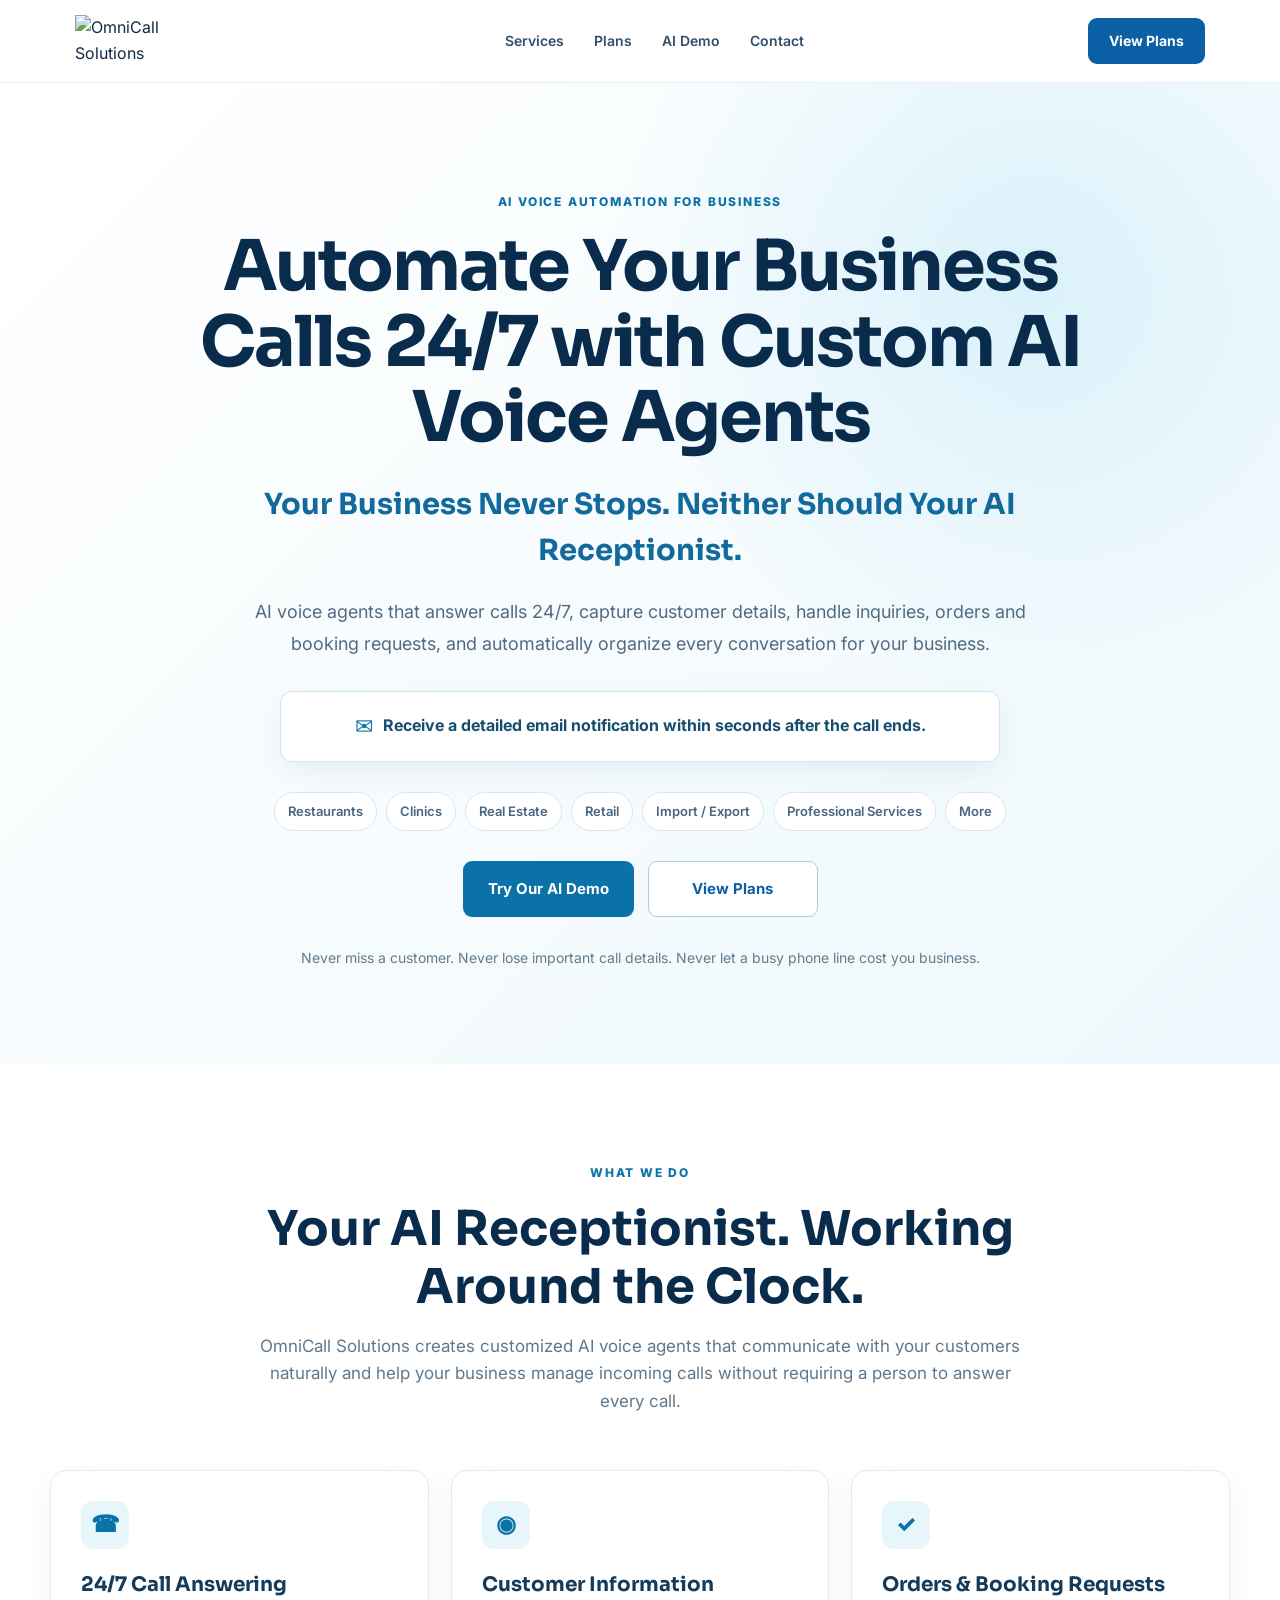
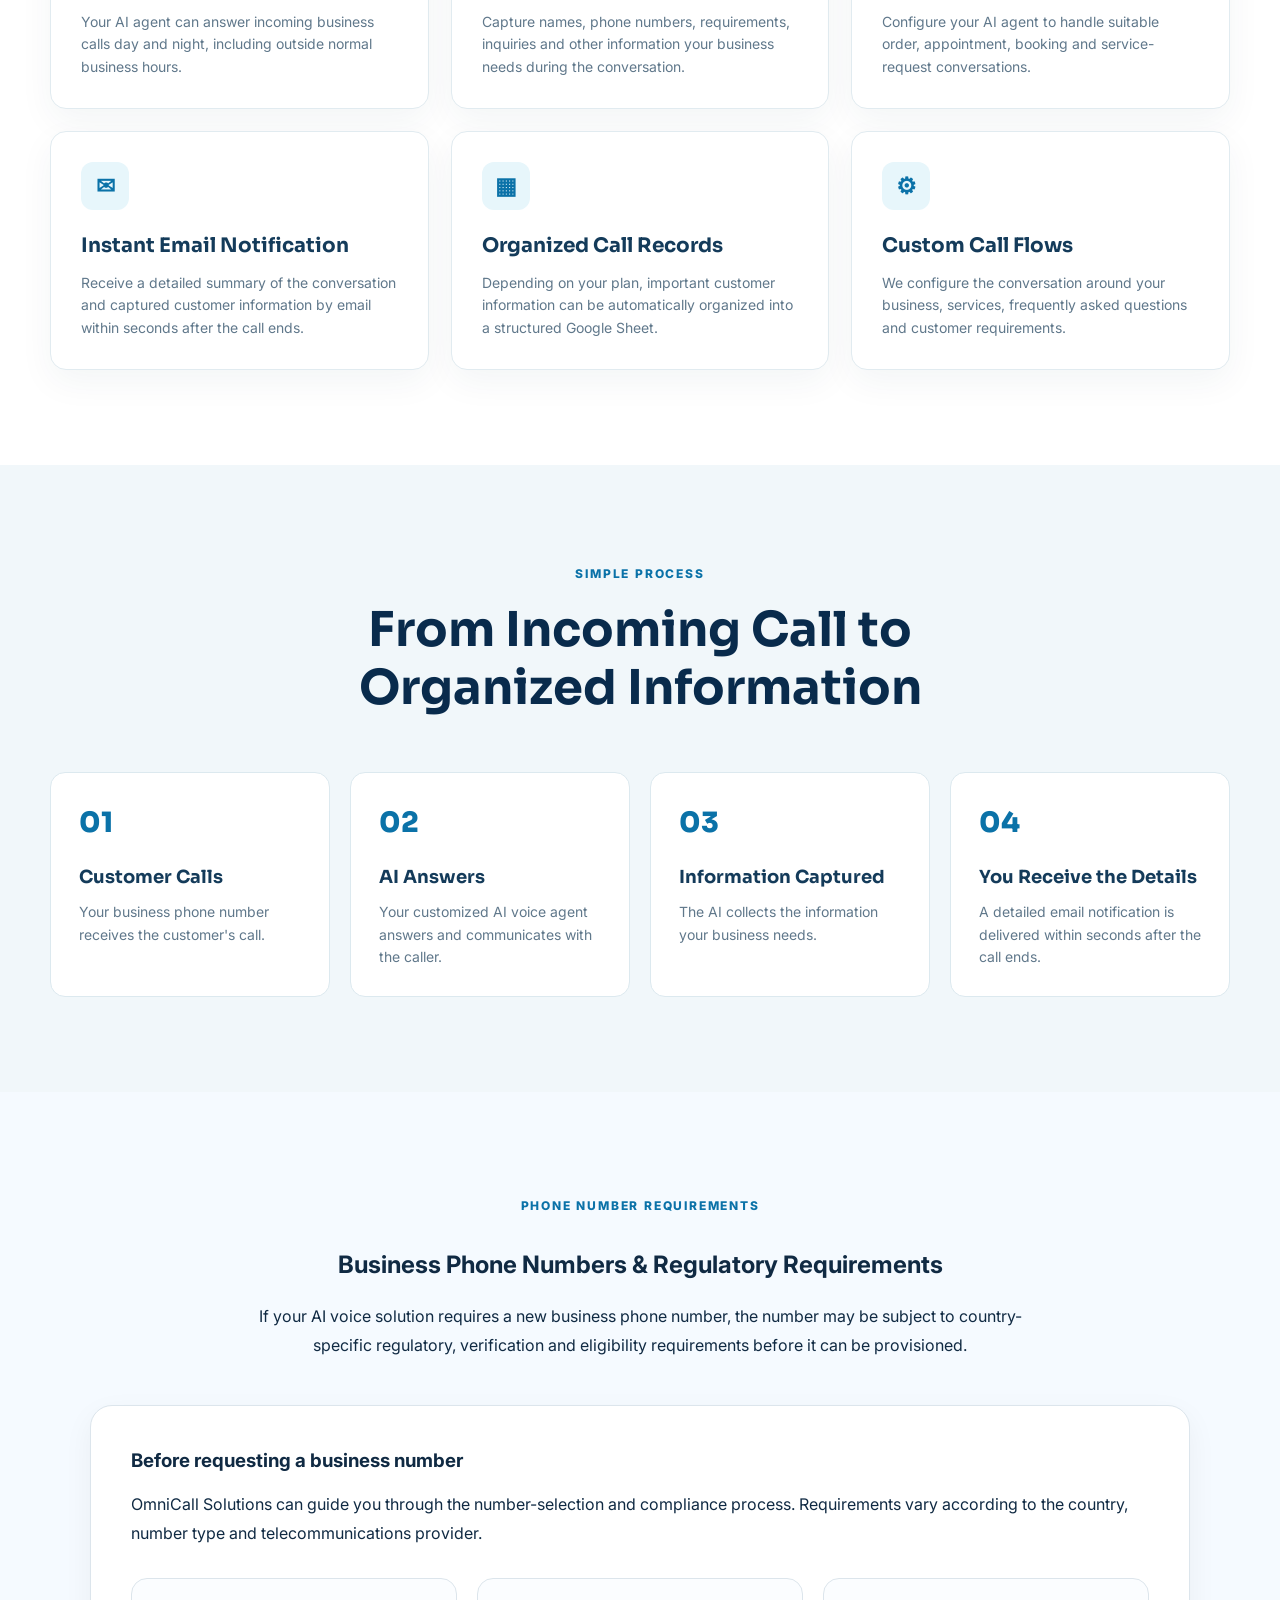
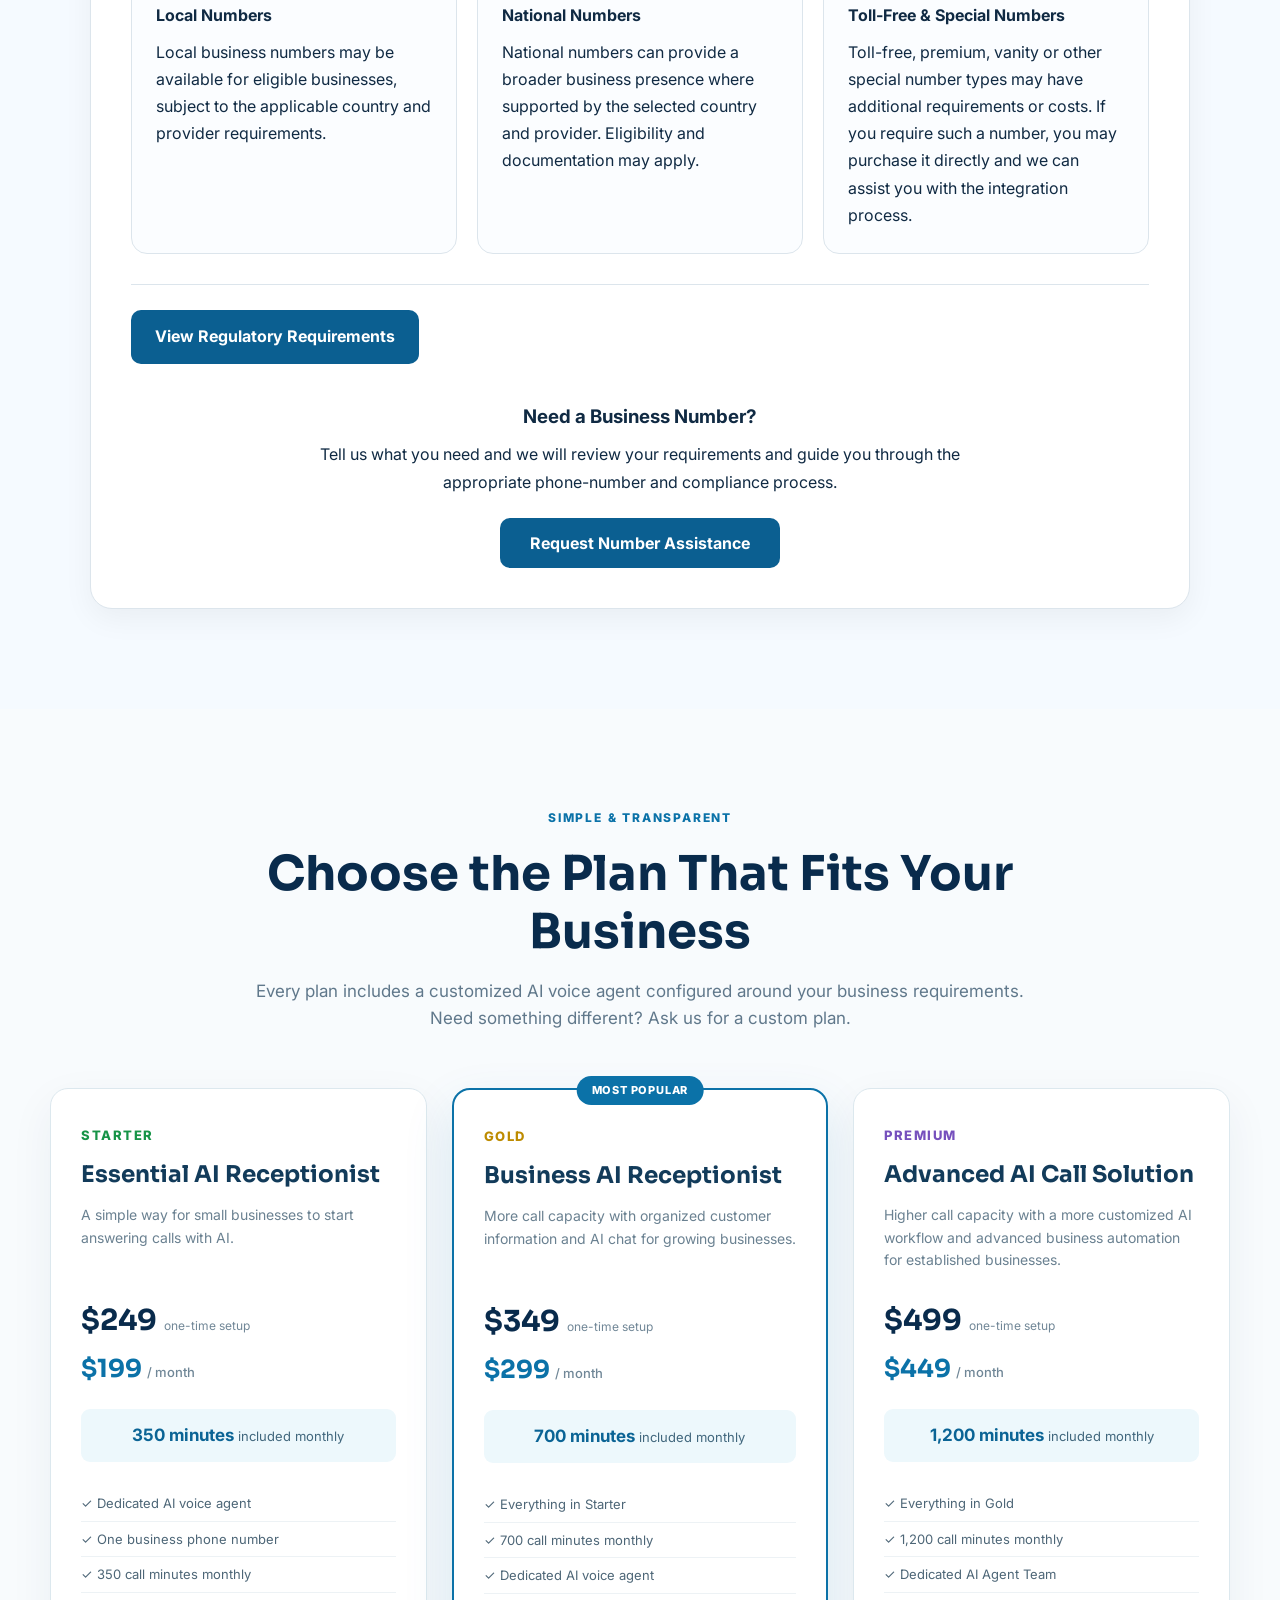
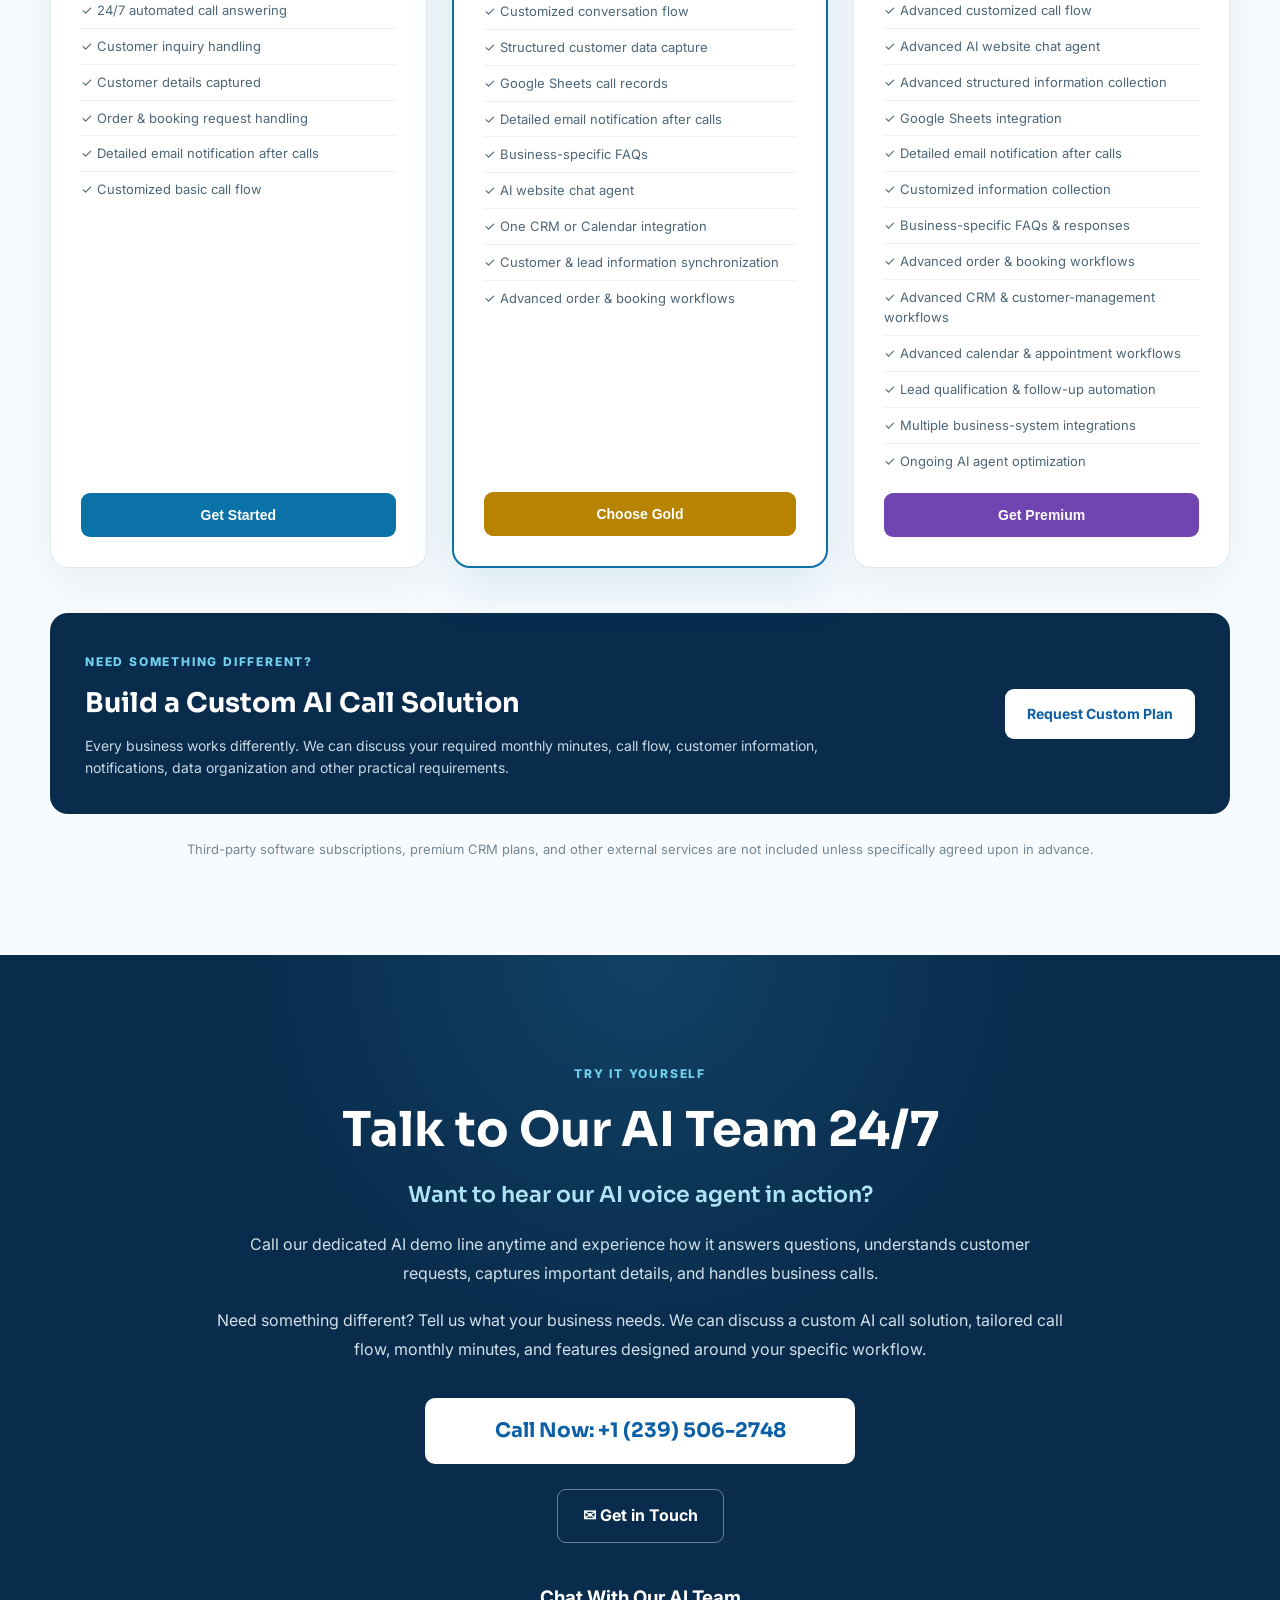
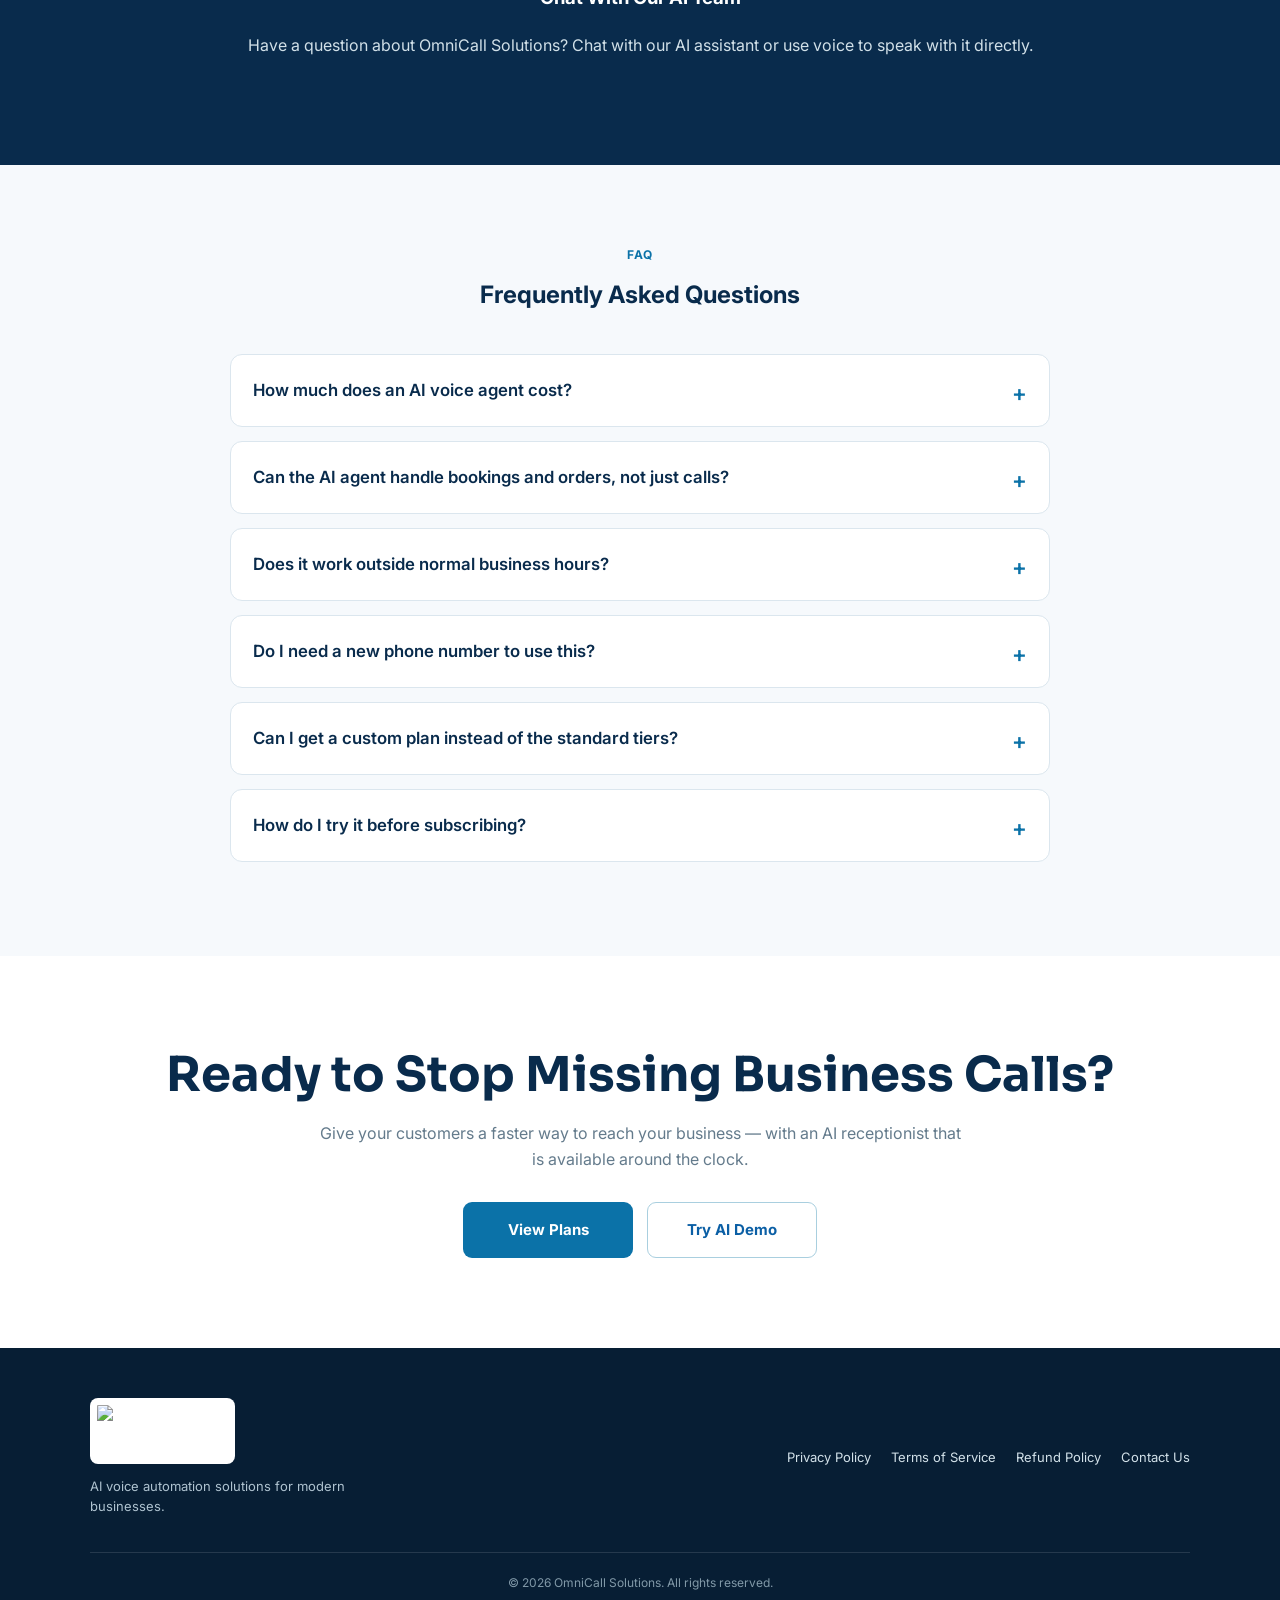
==== commit b3b7f155: "Enhance compliance section and update pricing details Added compliance questions section with checkb" ====
--- a/index.html
+++ b/index.html
@@ -10,6 +10,25 @@
 
   <meta name="description"
         content="Automate your business calls 24/7 with custom AI voice agents. Answer calls, capture customer details, handle inquiries, orders and booking requests, and receive detailed email notifications within seconds.">
+
+  <link rel="canonical" href="https://omnicallsolutions.online/">
+
+  <meta name="robots" content="index, follow">
+
+  <!-- Open Graph tags: control how this page looks when shared on
+       social media, and help AI search tools understand the page -->
+  <meta property="og:type" content="website">
+  <meta property="og:title" content="OmniCall Solutions | AI Voice Agents for Business">
+  <meta property="og:description"
+        content="Automate your business calls 24/7 with custom AI voice agents. Answer calls, capture customer details, handle inquiries, orders and booking requests, and receive detailed email notifications within seconds.">
+  <meta property="og:url" content="https://omnicallsolutions.online/">
+  <meta property="og:image" content="https://omnicallsolutions.online/logo.png">
+
+  <meta name="twitter:card" content="summary">
+  <meta name="twitter:title" content="OmniCall Solutions | AI Voice Agents for Business">
+  <meta name="twitter:description"
+        content="Automate your business calls 24/7 with custom AI voice agents.">
+  <meta name="twitter:image" content="https://omnicallsolutions.online/logo.png">
 
   <link rel="stylesheet" href="style.css">
 
@@ -855,85 +874,61 @@
             where supported by the selected country and provider.
             Eligibility and documentation may apply.
           </p>
-
         </div>
-
-
         <div class="phone-number-option">
-
           <h4>
             Toll-Free & Special Numbers
           </h4>
-
           <p>
             Toll-free, premium, vanity or other special number types
             may have additional requirements or costs. If you require
             such a number, you may purchase it directly and we can
             assist you with the integration process.
           </p>
-
         </div>
-
       </div>
-
-
       <!-- =========================
            EXPANDABLE REGULATORY INFORMATION
       ========================= -->
-
       <details class="regulatory-details">
-
         <summary>
           View Regulatory Requirements
         </summary>
-
         <div class="regulatory-content">
-
           <h4>
             What you should be prepared for
           </h4>
-
           <ul>
-
             <li>
               Requirements vary by country and by phone-number type.
             </li>
-
             <li>
               The telecommunications provider may need to verify the
               actual business or end user of the number.
             </li>
-
             <li>
               Depending on the country and number type, information
               may include business name, business address, registration
               details, authorized representative information, identity
               documents or other supporting documents.
             </li>
-
             <li>
               Some countries or number types may require a local
               address or other local eligibility conditions.
             </li>
-
             <li>
               Additional regulatory documentation may be requested
               during the provider's review process.
             </li>
-
-            <li>
+                        <li>
               Number availability and approval are determined by the
               telecommunications provider and applicable country rules.
             </li>
-
             <li>
               Providing documents does not guarantee approval or
               availability of a particular number.
             </li>
-
           </ul>
-
-
           <p class="regulatory-note">
             <strong>Important:</strong>
             Regulatory information can change. The information above
@@ -941,797 +936,558 @@
             current requirements shown by the phone-number provider
             for the selected country and number type.
           </p>
-
         </div>
-
       </details>
-
-
       <!-- =========================
            NUMBER ASSISTANCE
       ========================= -->
-
       <div class="number-assistance-area">
-
         <h3>
           Need a Business Number?
         </h3>
-
         <p>
           Tell us what you need and we will review your requirements
           and guide you through the appropriate phone-number and
           compliance process.
         </p>
-
         <button
           type="button"
           class="number-assistance-button"
           onclick="toggleNumberInquiry()">
-
           Request Number Assistance
-
         </button>
-
-
         <!-- =========================
              HIDDEN INQUIRY FORM
         ========================= -->
-
         <div
           id="numberInquiryPanel"
           class="number-inquiry-panel">
-
           <h3>
             Tell Us What You Need
           </h3>
-
           <p class="number-inquiry-intro">
             Complete this short inquiry and we will review your
             requirements. Please do not upload identity or business
             documents through this form. If such documents are required,
             we will guide you through the appropriate provider process.
           </p>
-
-
           <form
             id="numberInquiryForm"
             class="number-inquiry-form">
-
             <!-- Web3Forms Access Key -->
             <input
               type="hidden"
               name="access_key"
               value="454e0046-a77f-4126-849b-972690b9bb14">
-
             <input
               type="hidden"
               name="subject"
               value="OmniCall Solutions - Business Number Inquiry">
-
             <input
               type="hidden"
               name="from_name"
               value="OmniCall Solutions Website">
-
             <!-- Honeypot -->
             <input
               type="checkbox"
               name="botcheck"
               style="display:none;">
-
             <div class="number-form-grid">
-
-
               <!-- NAME -->
-
               <div class="number-form-field">
-
                 <label for="inquiryName">
                   Your Name *
                 </label>
-
                 <input
                   type="text"
                   id="inquiryName"
                   name="name"
                   placeholder="Your full name"
                   required>
-
               </div>
-
-
               <!-- BUSINESS NAME -->
-
               <div class="number-form-field">
-
                 <label for="inquiryBusinessName">
                   Business Name *
                 </label>
-
                 <input
                   type="text"
                   id="inquiryBusinessName"
                   name="business_name"
                   placeholder="Your business name"
                   required>
-
               </div>
-
-
               <!-- EMAIL -->
-
               <div class="number-form-field">
-
                 <label for="inquiryEmail">
                   Email Address *
                 </label>
-
                 <input
                   type="email"
                   id="inquiryEmail"
                   name="email"
                   placeholder="you@example.com"
                   required>
-
               </div>
-
-
               <!-- PHONE -->
-
               <div class="number-form-field">
-
                 <label for="inquiryPhone">
                   Contact Phone / WhatsApp
                 </label>
-
                 <input
                   type="tel"
                   id="inquiryPhone"
                   name="phone"
                   placeholder="Optional">
-
               </div>
-
-
               <!-- COUNTRY -->
-
               <div class="number-form-field">
-
                 <label for="inquiryCountry">
                   Country Where Number Is Required *
                 </label>
-
                 <select
                   id="inquiryCountry"
                   name="country"
                   required>
-
                   <option value="">
                     Select country
                   </option>
-
                   <option value="United States">
                     United States
                   </option>
-
                   <option value="United Kingdom">
                     United Kingdom
                   </option>
-
                   <option value="Germany">
                     Germany
                   </option>
-
                   <option value="Australia">
                     Australia
                   </option>
-
                   <option value="Canada">
                     Canada
                   </option>
-
                   <option value="France">
                     France
                   </option>
-
                   <option value="United Arab Emirates">
                     United Arab Emirates
                   </option>
-
                   <option value="Saudi Arabia">
                     Saudi Arabia
                   </option>
-
                   <option value="Pakistan">
                     Pakistan
                   </option>
-
                   <option value="Other">
                     Other
                   </option>
-
                 </select>
-
               </div>
-
-
               <!-- NUMBER TYPE -->
-
               <div class="number-form-field">
-
                 <label for="inquiryNumberType">
                   Number Type Required *
                 </label>
-
                 <select
                   id="inquiryNumberType"
                   name="number_type"
                   required>
-
                   <option value="">
                     Select number type
                   </option>
-
                   <option value="Local">
                     Local
                   </option>
-
                   <option value="National">
                     National
                   </option>
-
                   <option value="Toll-Free">
                     Toll-Free
                   </option>
-
                   <option value="Special / Other">
                     Special / Other
                   </option>
-
                   <option value="Not Sure">
                     Not Sure - Need Guidance
                   </option>
-
                 </select>
-
               </div>
-
-
               <!-- EXISTING NUMBER -->
-
               <div class="number-form-field full-width">
-
                 <label for="inquiryExistingNumber">
                   Do you already have an existing business phone number?
                 </label>
-
                 <select
                   id="inquiryExistingNumber"
                   name="existing_number">
-
                   <option value="">
                     Please select
                   </option>
-
                   <option value="Yes - I want to use my existing number">
                     Yes - I want to use my existing number
                   </option>
-
                   <option value="Yes - I am considering another option">
                     Yes - I am considering another option
                   </option>
-
                   <option value="No - I need a new number">
                     No - I need a new number
                   </option>
-
                   <option value="Not Sure">
                     Not Sure - Need Guidance
                   </option>
-
                 </select>
-
               </div>
-
-
               <!-- COMPLIANCE QUESTIONS -->
-
               <div class="number-form-field full-width">
-
                 <label>
                   Regulatory & Documentation Readiness
                 </label>
-
                 <div class="number-checkbox-group">
-
-
                   <label class="number-checkbox-label">
-
                     <input
                       type="checkbox"
                       name="read_regulatory_information"
                       value="Yes - I have read the regulatory information">
-
                     <span>
                       I have read the regulatory information above.
                     </span>
-
                   </label>
-
-
                   <label class="number-checkbox-label">
-
                     <input
                       type="checkbox"
                       name="ready_for_business_information"
                       value="Yes - I am prepared to provide required business information">
-
                     <span>
                       I understand that the provider may require
                       business address, registration, authorized
                       representative or other business information.
                     </span>
-
                   </label>
-
-
                   <label class="number-checkbox-label">
-
                     <input
                       type="checkbox"
                       name="ready_for_identity_verification"
                       value="Yes - I understand identity/supporting documents may be required">
-
                     <span>
                       I understand that identity verification or
                       supporting documents may be required depending
                       on the country and number type.
                     </span>
-
                   </label>
-
                 </div>
-
               </div>
-
-
+               <!-- COMPLIANCE QUESTIONS -->
+
+              <div class="number-form-field full-width">
+
+                <label>
+                  Regulatory & Documentation Readiness
+                </label>
+
+                <div class="number-checkbox-group">
+                  <label class="number-checkbox-label">
+                    <input
+                      type="checkbox"
+                      name="read_regulatory_information"
+                      value="Yes - I have read the regulatory information">
+                    <span>
+                      I have read the regulatory information above.
+                    </span>
+                  </label>
+                  <label class="number-checkbox-label">
+                    <input
+                      type="checkbox"
+                      name="ready_for_business_information"
+                      value="Yes - I am prepared to provide required business information">
+                    <span>
+                      I understand that the provider may require
+                      business address, registration, authorized
+                      representative or other business information.
+                    </span>
+                  </label>
+                  <label class="number-checkbox-label">
+                    <input
+                      type="checkbox"
+                      name="ready_for_identity_verification"
+                      value="Yes - I understand identity/supporting documents may be required">
+                    <span>
+                      I understand that identity verification or
+                      supporting documents may be required depending
+                      on the country and number type.
+                    </span>
+                  </label>
+                </div>
+              </div>
               <!-- CONCERNS -->
-
               <div class="number-form-field full-width">
-
                 <label for="inquiryConcerns">
                   Questions, Concerns or Additional Requirements
                 </label>
-
                 <textarea
                   id="inquiryConcerns"
                   name="concerns"
                   placeholder="Tell us about your requirements, concerns about documentation, number type, country eligibility, existing number, or anything else you would like us to know."></textarea>
-
               </div>
-
-
             </div>
-
-
             <div class="number-submit-area">
-
               <button
                 type="submit"
                 id="numberInquirySubmit"
                 class="number-submit-button">
-
                 Send Inquiry
-
               </button>
-
               <div
                 id="numberInquiryResult"
                 class="number-form-result"
                 aria-live="polite">
               </div>
-
             </div>
-
-
             <p class="number-form-small-note">
               Please do not send passwords, payment information,
               identity documents or other sensitive documents through
               this inquiry form. If documentation is required, we will
               explain the appropriate process separately.
             </p>
-
           </form>
-
         </div>
-
       </div>
-
     </div>
-
   </div>
-
 </section>
-
-
 <!-- =========================
      PRICING
 ========================= -->
-
 <section class="pricing" id="pricing">
-
   <div class="section-container">
-
     <div class="section-heading">
-
       <span class="section-label">
         SIMPLE & TRANSPARENT
       </span>
-
       <h2>
         Choose the Plan That Fits Your Business
       </h2>
-
       <p>
         Every plan includes a customized AI voice agent configured around
         your business requirements. Need something different? Ask us for
         a custom plan.
       </p>
-
     </div>
-
-
     <div class="pricing-grid">
-
-
       <!-- =========================
            STARTER
       ========================= -->
-
       <div class="pricing-card">
-
         <div class="plan-name starter-name">
           STARTER
         </div>
-
         <h3>
           Essential AI Receptionist
         </h3>
-
         <p class="plan-description">
           A simple way for small businesses to start answering calls with AI.
         </p>
-
         <div class="setup-price">
-
           <strong>$249</strong>
-
           <span>one-time setup</span>
-
         </div>
-
         <div class="monthly-price">
           $199 <span>/ month</span>
         </div>
-
         <div class="minutes">
-
-          <strong>300 minutes</strong>
-
+          <strong>350 minutes</strong>
           included monthly
-
         </div>
-
         <ul class="features">
-
           <li>✓ Dedicated AI voice agent</li>
-
           <li>✓ One business phone number</li>
-
-          <li>✓ 300 call minutes monthly</li>
-
+          <li>✓ 350 call minutes monthly</li>
           <li>✓ 24/7 automated call answering</li>
-
           <li>✓ Customer inquiry handling</li>
-
           <li>✓ Customer details captured</li>
-
           <li>✓ Order & booking request handling</li>
-
           <li>✓ Detailed email notification after calls</li>
-
           <li>✓ Customized basic call flow</li>
-
         </ul>
-
         <button
           type="button"
           class="plan-button"
           onclick="openPaddleCheckout('starter')">
-
           Get Started
-
         </button>
-
       </div>
-
-
       <!-- =========================
            GOLD
       ========================= -->
-
       <div class="pricing-card popular">
-
         <div class="popular-badge">
           MOST POPULAR
         </div>
-
         <div class="plan-name gold-name">
           GOLD
         </div>
-
         <h3>
           Business AI Receptionist
         </h3>
-
         <p class="plan-description">
           More call capacity with organized customer information and
           AI chat for growing businesses.
         </p>
-
         <div class="setup-price">
-
           <strong>$349</strong>
-
           <span>one-time setup</span>
-
         </div>
-
         <div class="monthly-price">
           $299 <span>/ month</span>
         </div>
-
         <div class="minutes">
-
           <strong>700 minutes</strong>
-
           included monthly
-
         </div>
-
         <ul class="features">
-
           <li>✓ Everything in Starter</li>
-
           <li>✓ 700 call minutes monthly</li>
-
           <li>✓ Dedicated AI voice agent</li>
-
           <li>✓ Customized conversation flow</li>
-
           <li>✓ Structured customer data capture</li>
-
           <li>✓ Google Sheets call records</li>
-
           <li>✓ Detailed email notification after calls</li>
-
           <li>✓ Business-specific FAQs</li>
-
           <li>✓ AI website chat agent</li>
-
           <li>✓ One CRM or Calendar integration</li>
-
           <li>✓ Customer & lead information synchronization</li>
-
           <li>✓ Advanced order & booking workflows</li>
-
         </ul>
-
         <button
           type="button"
           class="plan-button gold-button"
           onclick="openPaddleCheckout('gold')">
-
           Choose Gold
-
         </button>
-
       </div>
-
-
       <!-- =========================
            PREMIUM
       ========================= -->
-
       <div class="pricing-card premium-card">
-
         <div class="plan-name premium-name">
           PREMIUM
         </div>
-
         <h3>
           Advanced AI Call Solution
         </h3>
-
         <p class="plan-description">
           Higher call capacity with a more customized AI workflow and
           advanced business automation for established businesses.
         </p>
-
         <div class="setup-price">
-
           <strong>$499</strong>
-
           <span>one-time setup</span>
-
         </div>
-
         <div class="monthly-price">
           $449 <span>/ month</span>
         </div>
-
         <div class="minutes">
-
           <strong>1,200 minutes</strong>
-
           included monthly
-
         </div>
-
         <ul class="features">
-
           <li>✓ Everything in Gold</li>
-
           <li>✓ 1,200 call minutes monthly</li>
-
           <li>✓ Dedicated AI Agent Team</li>
-
           <li>✓ Advanced customized call flow</li>
-
           <li>✓ Advanced AI website chat agent</li>
-
           <li>✓ Advanced structured information collection</li>
-
           <li>✓ Google Sheets integration</li>
-
           <li>✓ Detailed email notification after calls</li>
-
           <li>✓ Customized information collection</li>
-
           <li>✓ Business-specific FAQs & responses</li>
-
           <li>✓ Advanced order & booking workflows</li>
-
           <li>✓ Advanced CRM & customer-management workflows</li>
-
           <li>✓ Advanced calendar & appointment workflows</li>
-
           <li>✓ Lead qualification & follow-up automation</li>
-
           <li>✓ Multiple business-system integrations</li>
-
           <li>✓ Ongoing AI agent optimization</li>
-
         </ul>
-
         <button
           type="button"
           class="plan-button premium-button"
           onclick="openPaddleCheckout('premium')">
-
           Get Premium
-
         </button>
-
       </div>
-
     </div>
-
-
     <!-- =========================
          CUSTOM PLAN
     ========================= -->
-
     <div class="custom-plan">
-
       <div>
-
         <span class="section-label">
           NEED SOMETHING DIFFERENT?
         </span>
-
         <h3>
           Build a Custom AI Call Solution
         </h3>
-
         <p>
           Every business works differently. We can discuss your required
           monthly minutes, call flow, customer information, notifications,
           data organization and other practical requirements.
         </p>
-
       </div>
-
       <a
         href="mailto:support@omnicallsolutions.online?subject=OmniCall%20Solutions%20-%20Custom%20Plan"
         class="custom-button">
-
         Request Custom Plan
-
       </a>
-
     </div>
-
-
     <p class="pricing-disclaimer">
-
       Third-party software subscriptions, premium CRM plans, and other
       external services are not included unless specifically agreed upon
       in advance.
-
     </p>
-
   </div>
-
 </section>
-
-
 <!-- =========================
      DEMO / AI TEAM
 ========================= -->
-
 <section class="demo" id="demo">
-
   <div class="demo-container">
-
     <span class="section-label">
       TRY IT YOURSELF
     </span>
-
     <h2>
       Talk to Our AI Team 24/7
     </h2>
-
     <p class="demo-lead">
       Want to hear our AI voice agent in action?
     </p>
-
     <p>
       Call our dedicated AI demo line anytime and experience how it
       answers questions, understands customer requests, captures
       important details, and handles business calls.
     </p>
-
     <p>
       Need something different? Tell us what your business needs.
       We can discuss a custom AI call solution, tailored call flow,
       monthly minutes, and features designed around your specific workflow.
     </p>
-
     <a href="tel:+12395062748" class="demo-phone">
       Call Now: +1 (239) 506-2748
     </a>
-
     <a
       href="mailto:support@omnicallsolutions.online"
       class="email-button">
-
       ✉ Get in Touch
-
-    </a>
+       </a>
     <!-- =========================
      VAPI AI CHAT + VOICE
 ========================= -->
 
 <div class="vapi-demo-area">
-
   <h3>Chat With Our AI Team</h3>
-
   <p>
     Have a question about OmniCall Solutions?
     Chat with our AI assistant or use voice to speak with it directly.
   </p>
-
   <vapi-widget
     public-key="545045dc-0a8c-4091-b8fb-c319d3aa250f"
     assistant-id="e357020d-94f7-4073-a532-573f6a0b037f"
@@ -1746,271 +1502,401 @@
     start-button-text="Talk by Voice"
     end-button-text="End Voice">
   </vapi-widget>
-
   </div>
-
 </section>
-
-
+<!-- =========================
+     FAQ SECTION
+     Answers the exact questions people type into Google and AI
+     search tools ("how much does...", "can it..."), and the same
+     content is repeated below as FAQPage schema so Google/AI can
+     read it directly and show it as a rich result.
+========================= -->
+<style>
+  .faq-section {
+    padding: 80px 24px;
+    background: #f6f9fc;
+  }
+  .faq-container {
+    max-width: 820px;
+    margin: 0 auto;
+  }
+  .faq-container > .section-label {
+    display: block;
+    text-align: center;
+    color: #0b72a8;
+    font-weight: 700;
+    letter-spacing: 0.08em;
+    margin-bottom: 12px;
+  }
+  .faq-container > h2 {
+    text-align: center;
+    color: #092b4c;
+    margin-bottom: 40px;
+  }
+  .faq-item {
+    background: #ffffff;
+    border: 1px solid #dbe6ee;
+    border-radius: 12px;
+    margin-bottom: 14px;
+    padding: 4px 22px;
+  }
+  .faq-item summary {
+    cursor: pointer;
+    list-style: none;
+    padding: 18px 0;
+    font-weight: 600;
+    color: #092b4c;
+    font-size: 1.05rem;
+    position: relative;
+    padding-right: 30px;
+  }
+  .faq-item summary::-webkit-details-marker {
+    display: none;
+  }
+  .faq-item summary::after {
+    content: "+";
+    position: absolute;
+    right: 0;
+    top: 16px;
+    font-size: 1.4rem;
+    color: #0b72a8;
+  }
+  .faq-item[open] summary::after {
+    content: "\2212";
+  }
+  .faq-item p {
+    color: #3d5670;
+    line-height: 1.6;
+    padding-bottom: 20px;
+    margin: 0;
+  }
+</style>
+<section class="faq-section" id="faq">
+  <div class="faq-container">
+    <span class="section-label">FAQ</span>
+    <h2>Frequently Asked Questions</h2>
+    <details class="faq-item">
+      <summary>How much does an AI voice agent cost?</summary>
+      <p>
+        OmniCall Solutions offers three plans: Starter at $199/month
+        with 300 call minutes, Gold at $299/month with 700 call
+        minutes, and Premium at $449/month with 1,200 call minutes.
+        Every plan includes a custom AI voice agent that answers
+        calls, captures customer details, and sends you instant
+        notifications.
+      </p>
+    </details>
+    <details class="faq-item">
+      <summary>Can the AI agent handle bookings and orders, not just calls?</summary>
+      <p>
+        Yes. Beyond answering calls 24/7, the agent can capture
+        customer details, handle inquiries, take orders, and manage
+        booking requests, then send you a detailed email notification
+        within seconds of each call.
+      </p>
+    </details>
+    <details class="faq-item">
+      <summary>Does it work outside normal business hours?</summary>
+      <p>
+        Yes, that's the core benefit. Your AI receptionist is
+        available around the clock, so customer calls are answered
+        even nights, weekends, and holidays instead of going to
+        voicemail.
+      </p>
+    </details>
+    <details class="faq-item">
+      <summary>Do I need a new phone number to use this?</summary>
+      <p>
+        It depends on your setup and country. OmniCall Solutions can
+        guide you through selecting a local or other business number,
+        which may be subject to country-specific regulatory and
+        eligibility requirements before it can be provisioned.
+      </p>
+    </details>
+    <details class="faq-item">
+      <summary>Can I get a custom plan instead of the standard tiers?</summary>
+      <p>
+        Yes. OmniCall Solutions can build a custom plan with monthly
+        minutes, call flow, and features designed around your
+        specific business workflow. Reach out through the contact
+        section to discuss your needs.
+      </p>
+    </details>
+    <details class="faq-item">
+      <summary>How do I try it before subscribing?</summary>
+      <p>
+        Use the "Try AI Demo" button on this page to talk to the
+        OmniCall AI assistant directly in your browser, by voice or
+        by chat, before choosing a plan.
+      </p>
+    </details>
+  </div>
+</section>
+<!-- =========================
+     STRUCTURED DATA (schema.org JSON-LD)
+     This doesn't change how the page looks — it's a machine-readable
+     summary of the business and its plans that Google and AI search
+     tools read directly, which is what allows rich results (star
+     ratings, pricing, FAQs) to show up in search instead of just a
+     plain blue link.
+========================= -->
+<script type="application/ld+json">
+{
+  "@context": "https://schema.org",
+  "@type": "Organization",
+  "name": "OmniCall Solutions",
+  "url": "https://omnicallsolutions.online/",
+  "logo": "https://omnicallsolutions.online/logo.png",
+  "email": "support@omnicallsolutions.online",
+  "description": "Custom AI voice agents that automate business calls 24/7 — answering calls, capturing customer details, handling inquiries, orders and booking requests.",
+  "sameAs": []
+}
+</script>
+<script type="application/ld+json">
+{
+  "@context": "https://schema.org",
+  "@type": "Service",
+  "serviceType": "AI Voice Agent for Business",
+  "provider": {
+    "@type": "Organization",
+    "name": "OmniCall Solutions",
+    "url": "https://omnicallsolutions.online/"
+  },
+  "description": "Automate your business calls 24/7 with custom AI voice agents that answer calls, capture customer details, handle inquiries, orders and booking requests, and send instant email notifications.",
+  "offers": [
+    {
+      "@type": "Offer",
+      "name": "Starter",
+      "price": "199",
+      "priceCurrency": "USD",
+      "description": "300 call minutes per month"
+    },
+    {
+      "@type": "Offer",
+      "name": "Gold",
+      "price": "299",
+      "priceCurrency": "USD",
+      "description": "700 call minutes per month"
+    },
+    {
+      "@type": "Offer",
+      "name": "Premium",
+      "price": "449",
+      "priceCurrency": "USD",
+      "description": "1,200 call minutes per month"
+    }
+  ]
+}
+</script>
+<script type="application/ld+json">
+{
+  "@context": "https://schema.org",
+  "@type": "FAQPage",
+  "mainEntity": [
+    {
+      "@type": "Question",
+      "name": "How much does an AI voice agent cost?",
+      "acceptedAnswer": {
+        "@type": "Answer",
+        "text": "OmniCall Solutions offers three plans: Starter at $199/month with 300 call minutes, Gold at $299/month with 700 call minutes, and Premium at $449/month with 1,200 call minutes. Every plan includes a custom AI voice agent that answers calls, captures customer details, and sends instant notifications."
+      }
+    },
+    {
+      "@type": "Question",
+      "name": "Can the AI agent handle bookings and orders, not just calls?",
+      "acceptedAnswer": {
+        "@type": "Answer",
+        "text": "Yes. Beyond answering calls 24/7, the agent can capture customer details, handle inquiries, take orders, and manage booking requests, then send a detailed email notification within seconds of each call."
+      }
+    },
+    {
+      "@type": "Question",
+      "name": "Does it work outside normal business hours?",
+      "acceptedAnswer": {
+        "@type": "Answer",
+        "text": "Yes. The AI receptionist is available around the clock, so customer calls are answered even nights, weekends, and holidays instead of going to voicemail."
+      }
+    },
+    {
+      "@type": "Question",
+      "name": "Do I need a new phone number to use this?",
+      "acceptedAnswer": {
+        "@type": "Answer",
+        "text": "It depends on setup and country. OmniCall Solutions can guide customers through selecting a local or other business number, which may be subject to country-specific regulatory and eligibility requirements before it can be provisioned."
+      }
+    },
+    {
+      "@type": "Question",
+      "name": "Can I get a custom plan instead of the standard tiers?",
+      "acceptedAnswer": {
+        "@type": "Answer",
+        "text": "Yes. OmniCall Solutions can build a custom plan with monthly minutes, call flow, and features designed around a specific business workflow."
+      }
+    },
+    {
+      "@type": "Question",
+      "name": "How do I try it before subscribing?",
+      "acceptedAnswer": {
+        "@type": "Answer",
+        "text": "Use the Try AI Demo button on the homepage to talk to the OmniCall AI assistant directly in the browser, by voice or by chat, before choosing a plan."
+      }
+    }
+  ]
+}
+</script>
 <!-- =========================
      FINAL CTA
 ========================= -->
-
 <section class="final-cta">
-
   <div class="section-container">
-
     <h2>
       Ready to Stop Missing Business Calls?
     </h2>
-
     <p>
       Give your customers a faster way to reach your business —
       with an AI receptionist that is available around the clock.
     </p>
-
     <div class="cta-buttons">
-
       <a href="#pricing" class="primary-button">
         View Plans
       </a>
-
       <a
         href="tel:+12395062748"
         class="secondary-button">
-
         Try AI Demo
-
       </a>
-
     </div>
-
   </div>
-
 </section>
-
-
 </main>
-
-
 <!-- =========================
      FOOTER
 ========================= -->
-
 <footer id="contact">
-
   <div class="footer-container">
-
     <div class="footer-brand">
-
       <img
         src="logo.png"
         alt="OmniCall Solutions"
         class="footer-logo">
-
       <p>
         AI voice automation solutions for modern businesses.
       </p>
-
     </div>
-
-
     <div class="footer-links">
-
       <a href="privacy.html">
         Privacy Policy
       </a>
-
       <a href="terms.html">
         Terms of Service
       </a>
-
       <a href="refund.html">
         Refund Policy
       </a>
-
       <a href="mailto:support@omnicallsolutions.online">
         Contact Us
       </a>
-
     </div>
-
   </div>
-
-
   <div class="copyright">
-
     © 2026 OmniCall Solutions. All rights reserved.
-
   </div>
-
 </footer>
-
-
 <!-- =========================
      PHONE INQUIRY FORM SCRIPT
 ========================= -->
-
 <script>
-
   function toggleNumberInquiry() {
-
     const panel = document.getElementById("numberInquiryPanel");
-
     const button = document.querySelector(".number-assistance-button");
-
     if (panel.classList.contains("active")) {
-
       panel.classList.remove("active");
-
       button.textContent = "Request Number Assistance";
-
     } else {
-
       panel.classList.add("active");
-
       button.textContent = "Close Inquiry Form";
-
       setTimeout(function() {
-
         panel.scrollIntoView({
           behavior: "smooth",
           block: "start"
         });
-
       }, 100);
-
-    }
-
+    }
   }
-
-
   const numberInquiryForm =
     document.getElementById("numberInquiryForm");
-
   const numberInquiryResult =
     document.getElementById("numberInquiryResult");
-
   const numberInquirySubmit =
     document.getElementById("numberInquirySubmit");
-
-
   numberInquiryForm.addEventListener("submit", async function(event) {
-
     event.preventDefault();
-
-
     numberInquirySubmit.disabled = true;
-
     numberInquirySubmit.textContent = "Sending...";
-
     numberInquiryResult.className = "number-form-result";
-
     numberInquiryResult.textContent =
       "Please wait while we send your inquiry.";
-
-
     const formData =
       new FormData(numberInquiryForm);
-
-
     const formObject =
       Object.fromEntries(formData.entries());
-
-
     try {
-
       const response = await fetch(
         "https://api.web3forms.com/submit",
         {
           method: "POST",
-
           headers: {
             "Content-Type": "application/json",
             "Accept": "application/json"
           },
-
           body: JSON.stringify(formObject)
         }
       );
-
-
       const result =
         await response.json();
-
-
       if (result.success) {
-
         numberInquiryResult.className =
           "number-form-result success";
-
         numberInquiryResult.textContent =
           "Thank you. Your inquiry has been received. We will review your requirements and get in touch with you.";
-
         numberInquiryForm.reset();
-
       } else {
-
         numberInquiryResult.className =
           "number-form-result error";
-
         numberInquiryResult.textContent =
           result.message ||
           "We could not send your inquiry. Please try again.";
-
-      }
-
+      }
     } catch (error) {
-
       console.error(
         "Number inquiry submission error:",
         error
       );
-
       numberInquiryResult.className =
         "number-form-result error";
-
       numberInquiryResult.textContent =
         "Something went wrong while sending your inquiry. Please try again.";
-
-    }
-
-
+    }
     numberInquirySubmit.disabled = false;
-
     numberInquirySubmit.textContent =
       "Send Inquiry";
-
   });
-
 </script>
-
-
 <!-- =========================
      MOBILE NAV TOGGLE
 ========================= -->
-
 <script>
-
   function toggleMobileNav() {
-
     var nav = document.getElementById('mainNav');
     var btn = document.getElementById('navToggle');
-
     var isOpen = nav.classList.toggle('mobile-open');
-
     btn.classList.toggle('open', isOpen);
     btn.setAttribute('aria-expanded', isOpen ? 'true' : 'false');
-
   }
-
   document.addEventListener('click', function (e) {
-
     var nav = document.getElementById('mainNav');
     var btn = document.getElementById('navToggle');
-
     if (!nav || !btn) return;
-
     if (
       nav.classList.contains('mobile-open') &&
       !nav.contains(e.target) &&
@@ -2020,9 +1906,7 @@
       btn.classList.remove('open');
       btn.setAttribute('aria-expanded', 'false');
     }
-
   });
-
   document.querySelectorAll('.navigation a').forEach(function (link) {
     link.addEventListener('click', function () {
       document.getElementById('mainNav').classList.remove('mobile-open');
@@ -2030,20 +1914,15 @@
       document.getElementById('navToggle').setAttribute('aria-expanded', 'false');
     });
   });
-
 </script>
-
-
 <!-- =========================
      VAPI WIDGET MOBILE FIX (runtime)
-
      Different strategy from before. The widget renders itself as a
      floating panel using position:fixed, which is what lets it hover
      over the whole page independent of any container — and it's why
      pinning its left/right edges kept failing: the widget re-renders
      itself and quietly resets its own position, wiping out whatever
      we set a moment earlier.
-
      Instead of continuing to fight that, this removes it from
      "floating" mode entirely: any part of the widget found rendering
      with position:fixed gets switched to position:relative, so it
@@ -2052,18 +1931,14 @@
      the viewport. Normal in-page content cannot poke off the edge of
      the screen, because it is placed within its container, which is
      already width-constrained to the page.
-
      After de-floating, it still walks everything inside and shrinks
      anything that's individually wider than the space available,
      as a backup in case something inside (like the input/button row)
      has its own fixed width independent of the outer panel.
 ========================= -->
-
 <script>
 (function () {
-
   var BUFFER = 8;
-
   function deFloat(el) {
     el.style.setProperty('position', 'relative', 'important');
     el.style.setProperty('top', 'auto', 'important');
@@ -2078,7 +1953,6 @@
     el.style.setProperty('margin', '12px auto', 'important');
     el.setAttribute('data-vapi-deflated', '1');
   }
-
   function shrinkIfTooWide(el) {
     var rect = el.getBoundingClientRect();
     if (rect.width < 40 || rect.height < 20) return;
@@ -2090,76 +1964,59 @@
       el.style.setProperty('flex-shrink', '1', 'important');
     }
   }
-
   function fixVapiWidgetMobile() {
-
     if (window.innerWidth > 640) return;
-
     var roots = document.querySelectorAll('[class*="vapi" i], vapi-widget');
-
     roots.forEach(function (root) {
-
       var stack = [root];
-
       while (stack.length) {
-
         var el = stack.pop();
         if (!el || el.nodeType !== 1) continue;
-
         var cs = window.getComputedStyle(el);
-
         if (cs.position === 'fixed') {
-          deFloat(el);
+          var rect = el.getBoundingClientRect();
+          // Only de-float the large expanded panel. The small closed
+          // launcher button is *supposed* to float in place while
+          // scrolling — that's normal chat-bubble behaviour, and it
+          // was wrongly getting caught by this same fix before.
+          if (rect.width > 200 || rect.height > 200) {
+            deFloat(el);
+          }
           // Still walk its children below (not "continue"-ing past
           // them) so the backup shrink check further down can catch
           // anything inside that's independently too wide.
         } else {
           shrinkIfTooWide(el);
         }
-
         var kids = el.children;
         for (var i = 0; i < kids.length; i++) {
           stack.push(kids[i]);
         }
-
-      }
-
+      }
     });
-
   }
-
   window.addEventListener('load', function () {
     fixVapiWidgetMobile();
     setInterval(fixVapiWidgetMobile, 400);
   });
-
   window.addEventListener('resize', fixVapiWidgetMobile);
-
   var vapiObserver = new MutationObserver(fixVapiWidgetMobile);
   vapiObserver.observe(document.body, { childList: true, subtree: true });
-
 })();
 </script>
-
-
 <!-- =========================
      PADDLE CHECKOUT
      EXISTING CODE - PRESERVED
 ========================= -->
-
 <script>
-
   /*
    * Initialize Paddle.js
    *
    * This is your LIVE client-side token.
    */
-
   Paddle.Initialize({
     token: "live_25ad9c46ac473e727a642ba2e08"
   });
-
-
   /*
    * OmniCall Solutions Paddle Price IDs
    *
@@ -2167,97 +2024,59 @@
    * 1. One-time setup price
    * 2. Monthly recurring price
    */
-
   const paddlePlans = {
-
     starter: [
-
       {
         priceId: "pri_01kzsxm2bp47r7x2cq9z26devs",
         quantity: 1
       },
-
       {
         priceId: "pri_01kzrz54vf4r28bfrfs0z8bwb5",
         quantity: 1
       }
-
     ],
-
-
     gold: [
-
       {
         priceId: "pri_01kzsy0cjm9pkh0nvsnhybmgf8",
         quantity: 1
       },
-
       {
         priceId: "pri_01kzryt628a91m63zyeebcfx1w",
         quantity: 1
       }
-
     ],
-
-
     premium: [
-
       {
         priceId: "pri_01kzsyk1nrt7c4sgym0dyz77yp",
         quantity: 1
       },
-
       {
         priceId: "pri_01kzsyhbb6en26h2j9twag5x7m",
         quantity: 1
       }
-
     ]
-
   };
-
-
   /*
    * Open Paddle Checkout
    */
-
   function openPaddleCheckout(plan) {
-
     const items = paddlePlans[plan];
-
-
     if (!items) {
-
       console.error(
         "Invalid Paddle plan:",
         plan
       );
-
       return;
-
-    }
-
-
+    }
     Paddle.Checkout.open({
-
       settings: {
-
         displayMode: "overlay",
-
         theme: "light",
-
         locale: "en"
-
       },
-
       items: items
-
     });
-
   }
-
 </script>
-
-
 </body>
 </html>
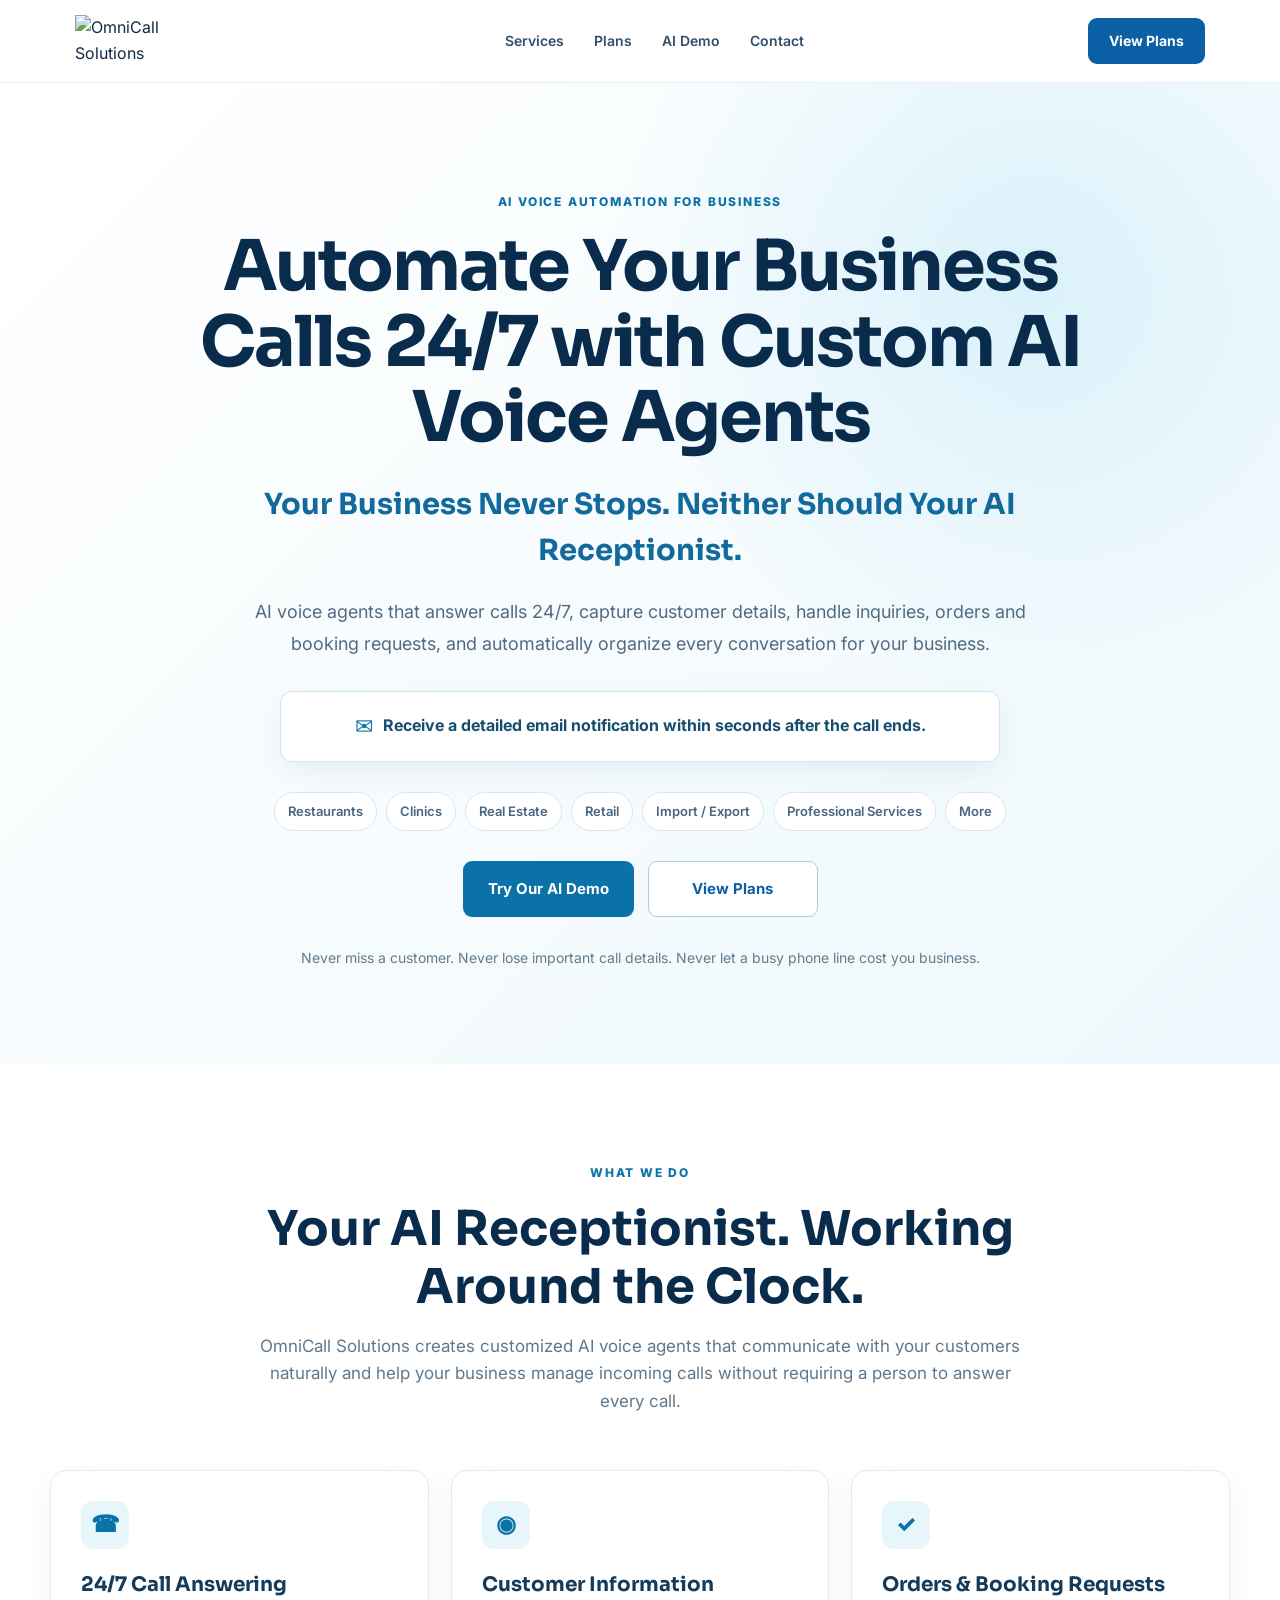
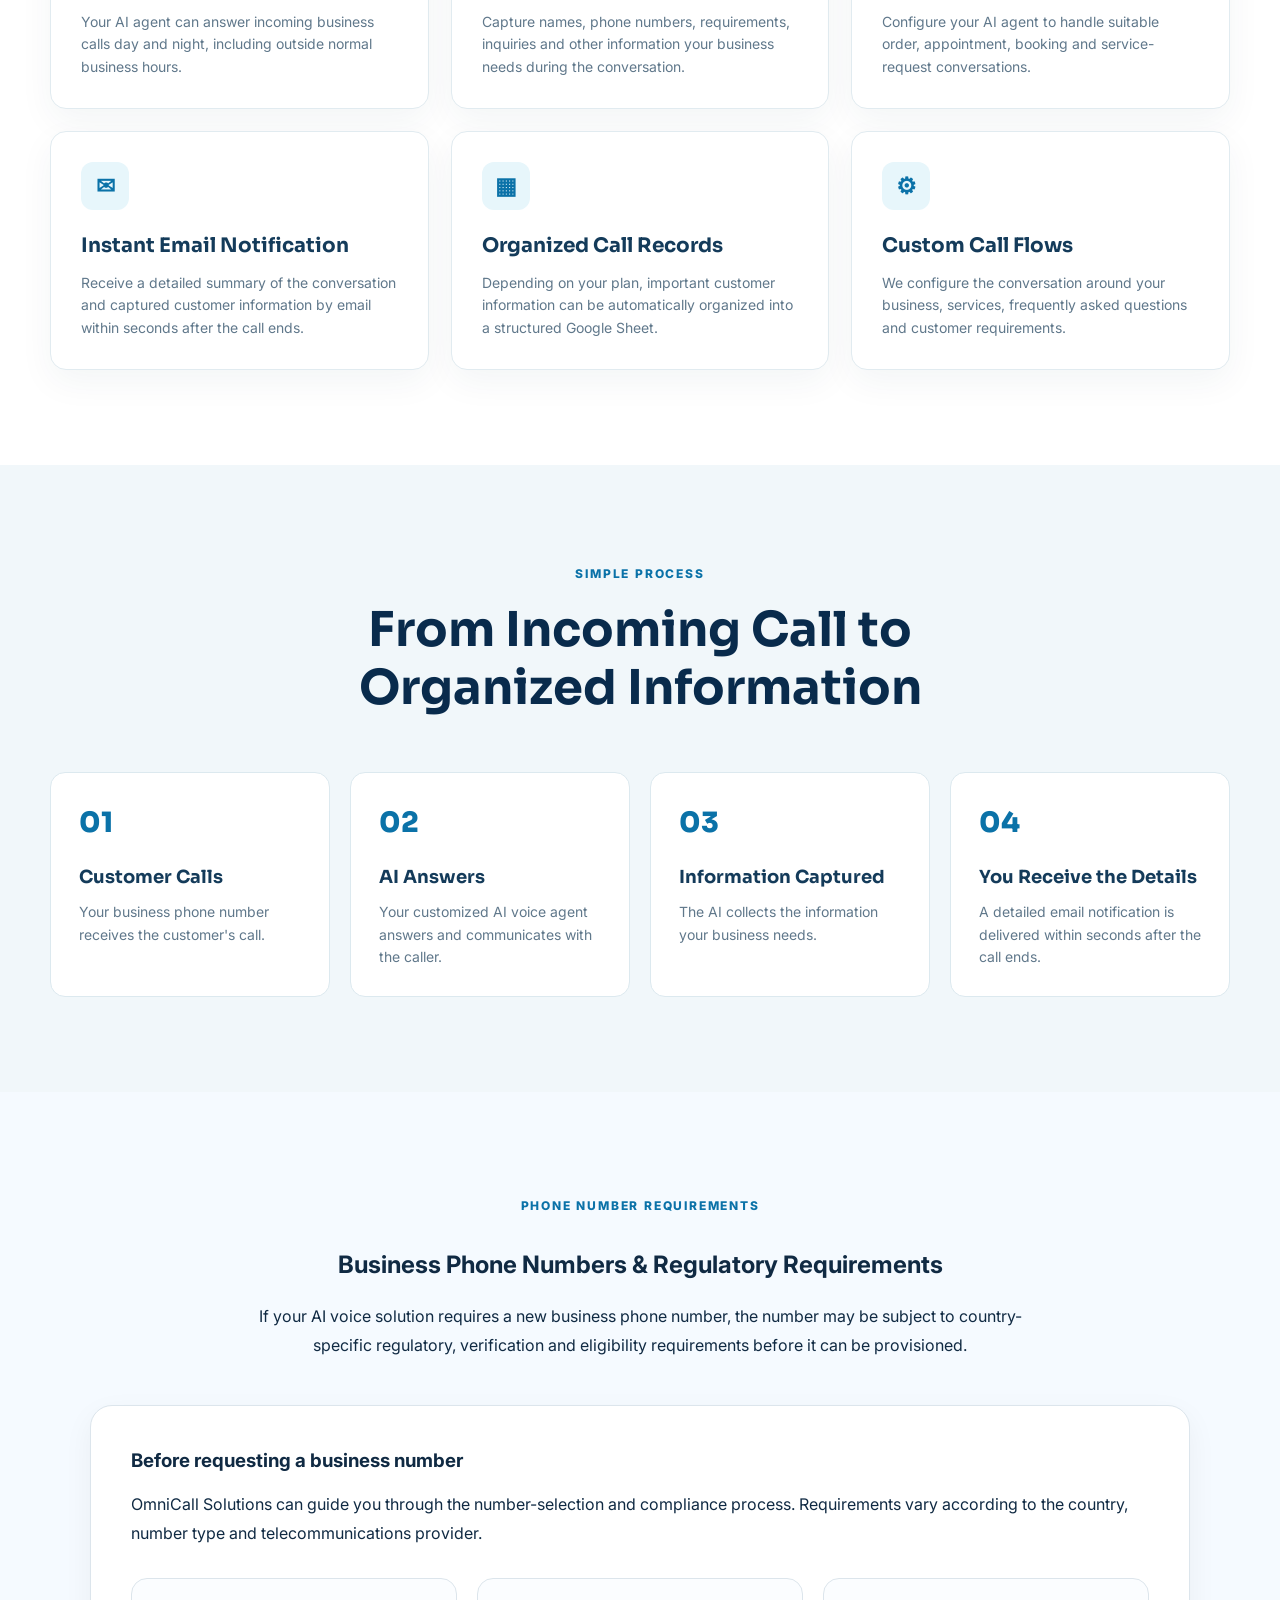
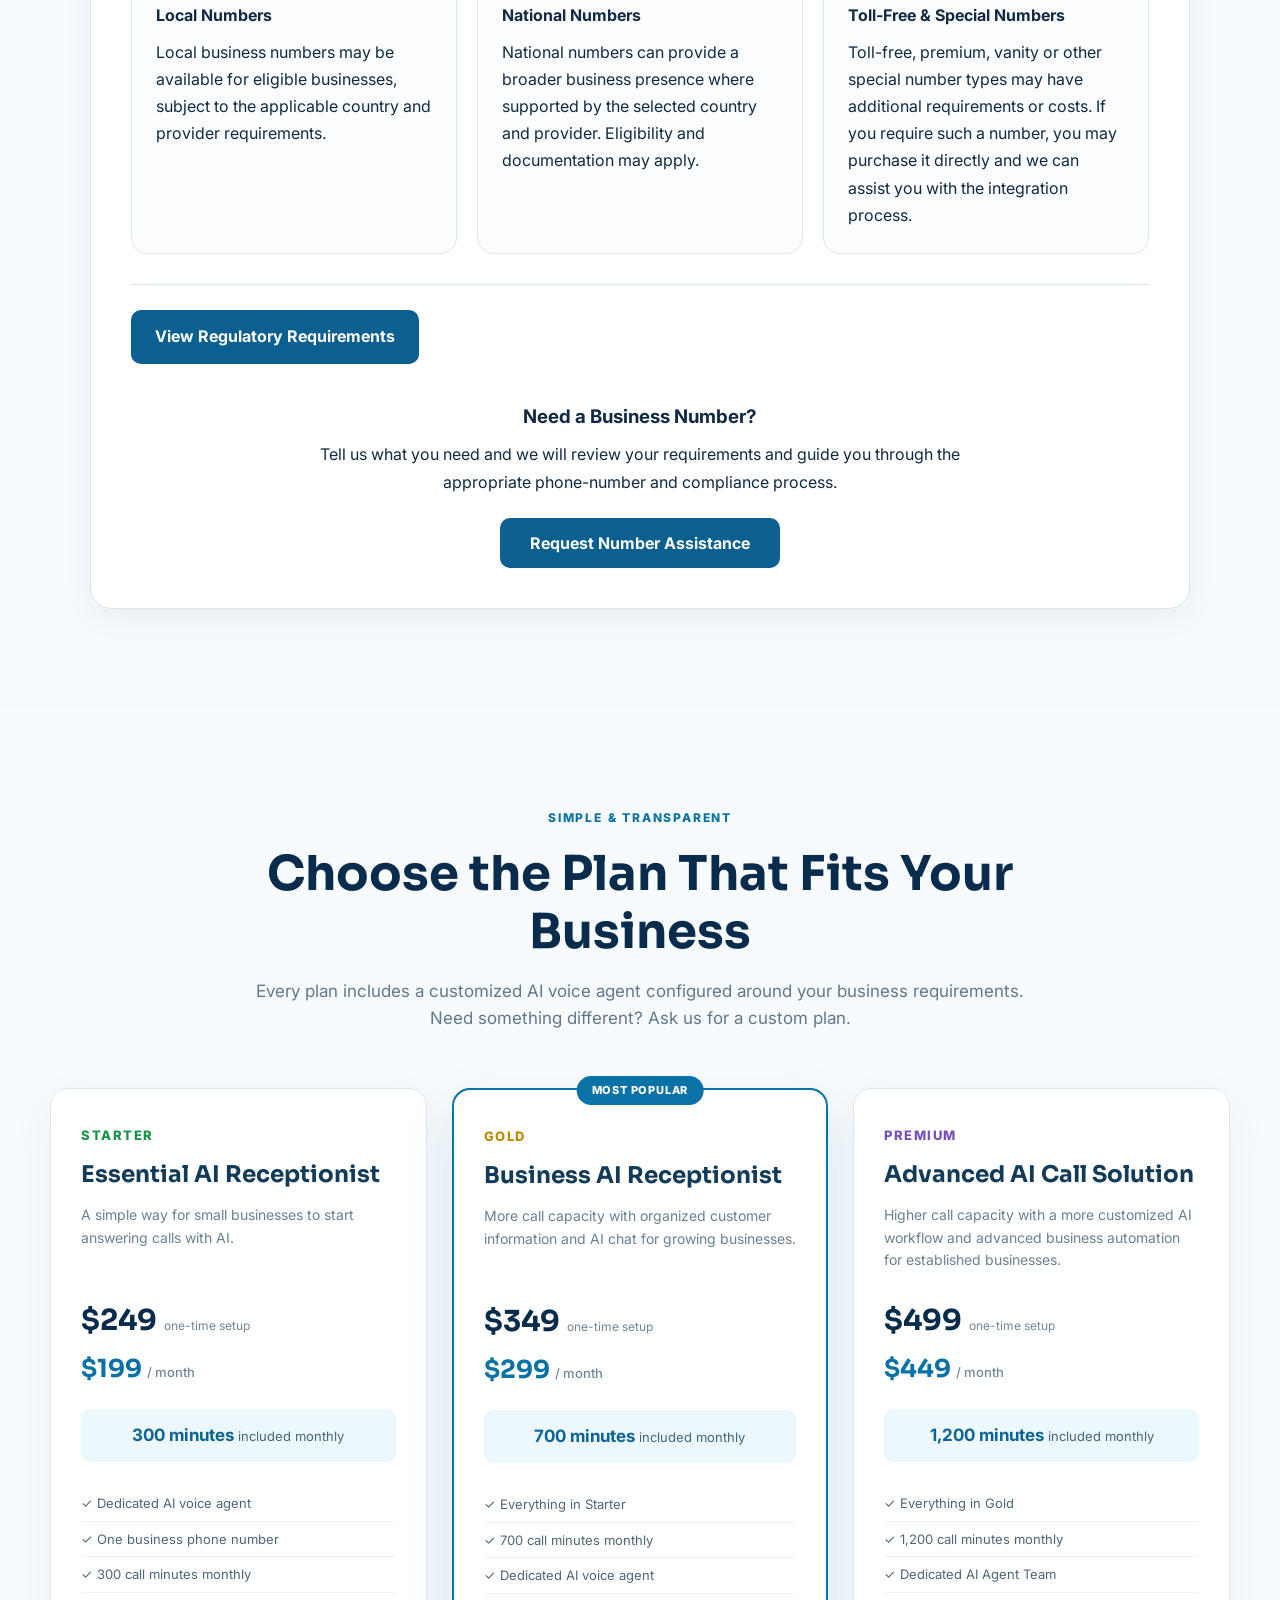
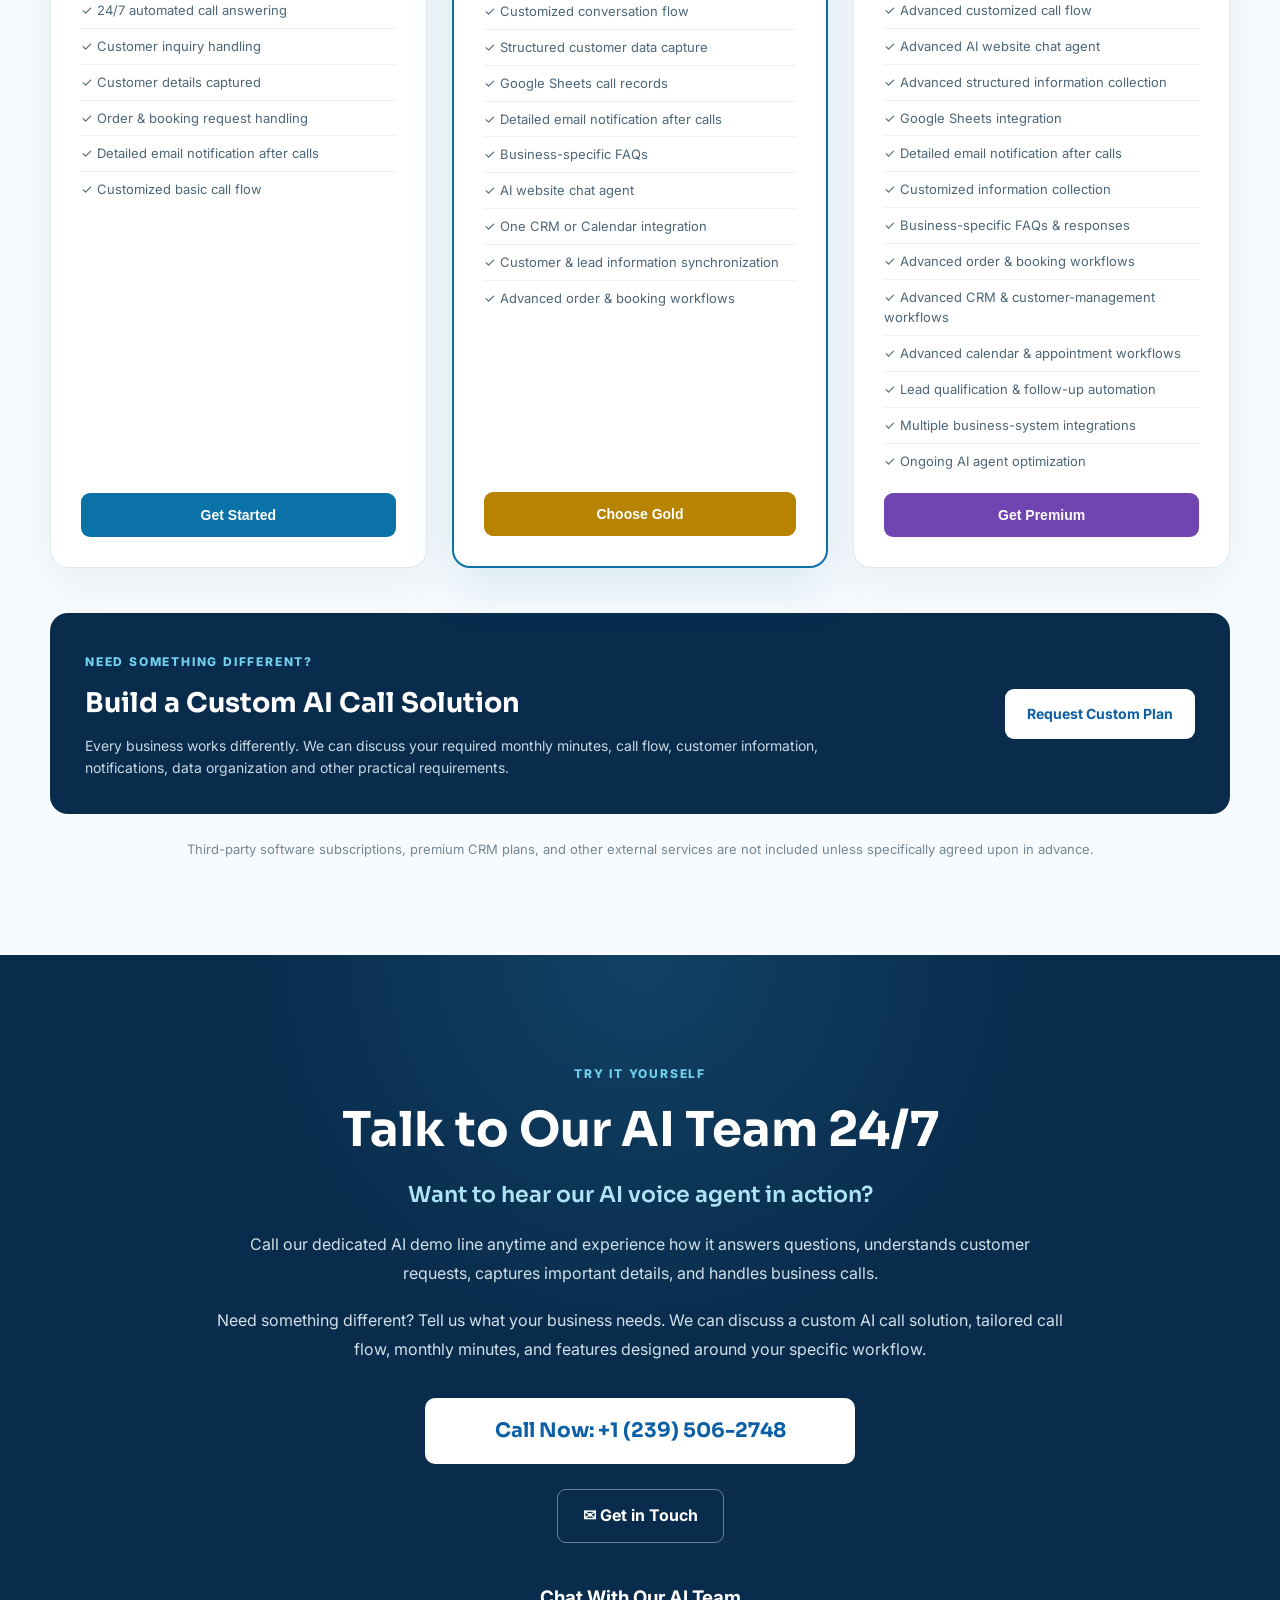
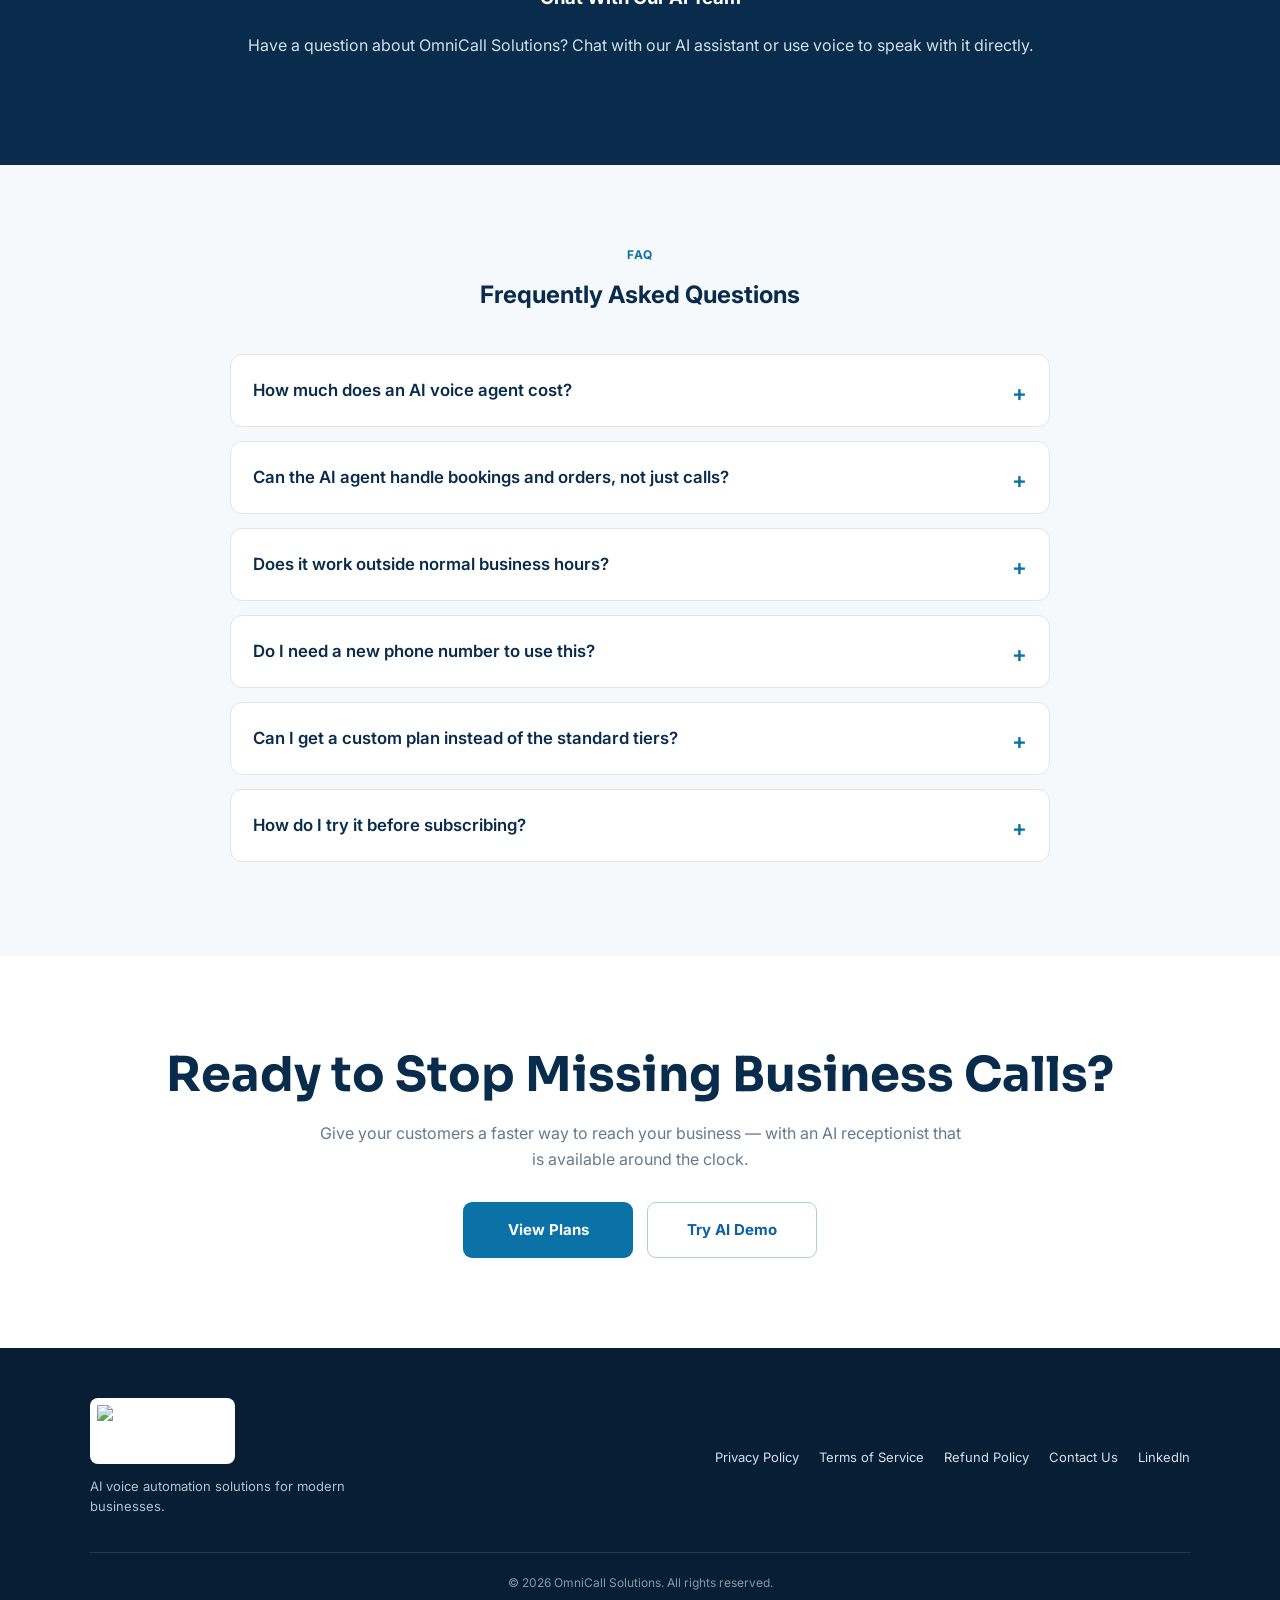
==== commit 73f8c6c6: "Revise inquiry form and update pricing details Updated the inquiry form and pricing details, includi" ====
--- a/index.html
+++ b/index.html
@@ -874,61 +874,85 @@
             where supported by the selected country and provider.
             Eligibility and documentation may apply.
           </p>
+
         </div>
+
+
         <div class="phone-number-option">
+
           <h4>
             Toll-Free & Special Numbers
           </h4>
+
           <p>
             Toll-free, premium, vanity or other special number types
             may have additional requirements or costs. If you require
             such a number, you may purchase it directly and we can
             assist you with the integration process.
           </p>
+
         </div>
+
       </div>
+
+
       <!-- =========================
            EXPANDABLE REGULATORY INFORMATION
       ========================= -->
+
       <details class="regulatory-details">
+
         <summary>
           View Regulatory Requirements
         </summary>
+
         <div class="regulatory-content">
+
           <h4>
             What you should be prepared for
           </h4>
+
           <ul>
+
             <li>
               Requirements vary by country and by phone-number type.
             </li>
+
             <li>
               The telecommunications provider may need to verify the
               actual business or end user of the number.
             </li>
+
             <li>
               Depending on the country and number type, information
               may include business name, business address, registration
               details, authorized representative information, identity
               documents or other supporting documents.
             </li>
+
             <li>
               Some countries or number types may require a local
               address or other local eligibility conditions.
             </li>
+
             <li>
               Additional regulatory documentation may be requested
               during the provider's review process.
             </li>
-                        <li>
+
+            <li>
               Number availability and approval are determined by the
               telecommunications provider and applicable country rules.
             </li>
+
             <li>
               Providing documents does not guarantee approval or
               availability of a particular number.
             </li>
+
           </ul>
+
+
           <p class="regulatory-note">
             <strong>Important:</strong>
             Regulatory information can change. The information above
@@ -936,558 +960,797 @@
             current requirements shown by the phone-number provider
             for the selected country and number type.
           </p>
+
         </div>
+
       </details>
+
+
       <!-- =========================
            NUMBER ASSISTANCE
       ========================= -->
+
       <div class="number-assistance-area">
+
         <h3>
           Need a Business Number?
         </h3>
+
         <p>
           Tell us what you need and we will review your requirements
           and guide you through the appropriate phone-number and
           compliance process.
         </p>
+
         <button
           type="button"
           class="number-assistance-button"
           onclick="toggleNumberInquiry()">
+
           Request Number Assistance
+
         </button>
+
+
         <!-- =========================
              HIDDEN INQUIRY FORM
         ========================= -->
+
         <div
           id="numberInquiryPanel"
           class="number-inquiry-panel">
+
           <h3>
             Tell Us What You Need
           </h3>
+
           <p class="number-inquiry-intro">
             Complete this short inquiry and we will review your
             requirements. Please do not upload identity or business
             documents through this form. If such documents are required,
             we will guide you through the appropriate provider process.
           </p>
+
+
           <form
             id="numberInquiryForm"
             class="number-inquiry-form">
+
             <!-- Web3Forms Access Key -->
             <input
               type="hidden"
               name="access_key"
               value="454e0046-a77f-4126-849b-972690b9bb14">
+
             <input
               type="hidden"
               name="subject"
               value="OmniCall Solutions - Business Number Inquiry">
+
             <input
               type="hidden"
               name="from_name"
               value="OmniCall Solutions Website">
+
             <!-- Honeypot -->
             <input
               type="checkbox"
               name="botcheck"
               style="display:none;">
+
             <div class="number-form-grid">
+
+
               <!-- NAME -->
+
               <div class="number-form-field">
+
                 <label for="inquiryName">
                   Your Name *
                 </label>
+
                 <input
                   type="text"
                   id="inquiryName"
                   name="name"
                   placeholder="Your full name"
                   required>
+
               </div>
+
+
               <!-- BUSINESS NAME -->
+
               <div class="number-form-field">
+
                 <label for="inquiryBusinessName">
                   Business Name *
                 </label>
+
                 <input
                   type="text"
                   id="inquiryBusinessName"
                   name="business_name"
                   placeholder="Your business name"
                   required>
+
               </div>
+
+
               <!-- EMAIL -->
+
               <div class="number-form-field">
+
                 <label for="inquiryEmail">
                   Email Address *
                 </label>
+
                 <input
                   type="email"
                   id="inquiryEmail"
                   name="email"
                   placeholder="you@example.com"
                   required>
+
               </div>
+
+
               <!-- PHONE -->
+
               <div class="number-form-field">
+
                 <label for="inquiryPhone">
                   Contact Phone / WhatsApp
                 </label>
+
                 <input
                   type="tel"
                   id="inquiryPhone"
                   name="phone"
                   placeholder="Optional">
+
               </div>
+
+
               <!-- COUNTRY -->
+
               <div class="number-form-field">
+
                 <label for="inquiryCountry">
                   Country Where Number Is Required *
                 </label>
+
                 <select
                   id="inquiryCountry"
                   name="country"
                   required>
+
                   <option value="">
                     Select country
                   </option>
+
                   <option value="United States">
                     United States
                   </option>
+
                   <option value="United Kingdom">
                     United Kingdom
                   </option>
+
                   <option value="Germany">
                     Germany
                   </option>
+
                   <option value="Australia">
                     Australia
                   </option>
+
                   <option value="Canada">
                     Canada
                   </option>
+
                   <option value="France">
                     France
                   </option>
+
                   <option value="United Arab Emirates">
                     United Arab Emirates
                   </option>
+
                   <option value="Saudi Arabia">
                     Saudi Arabia
                   </option>
+
                   <option value="Pakistan">
                     Pakistan
                   </option>
+
                   <option value="Other">
                     Other
                   </option>
+
                 </select>
+
               </div>
+
+
               <!-- NUMBER TYPE -->
+
               <div class="number-form-field">
+
                 <label for="inquiryNumberType">
                   Number Type Required *
                 </label>
+
                 <select
                   id="inquiryNumberType"
                   name="number_type"
                   required>
+
                   <option value="">
                     Select number type
                   </option>
+
                   <option value="Local">
                     Local
                   </option>
+
                   <option value="National">
                     National
                   </option>
+
                   <option value="Toll-Free">
                     Toll-Free
                   </option>
+
                   <option value="Special / Other">
                     Special / Other
                   </option>
+
                   <option value="Not Sure">
                     Not Sure - Need Guidance
                   </option>
+
                 </select>
+
               </div>
+
+
               <!-- EXISTING NUMBER -->
+
               <div class="number-form-field full-width">
+
                 <label for="inquiryExistingNumber">
                   Do you already have an existing business phone number?
                 </label>
+
                 <select
                   id="inquiryExistingNumber"
                   name="existing_number">
+
                   <option value="">
                     Please select
                   </option>
+
                   <option value="Yes - I want to use my existing number">
                     Yes - I want to use my existing number
                   </option>
+
                   <option value="Yes - I am considering another option">
                     Yes - I am considering another option
                   </option>
+
                   <option value="No - I need a new number">
                     No - I need a new number
                   </option>
+
                   <option value="Not Sure">
                     Not Sure - Need Guidance
                   </option>
+
                 </select>
+
               </div>
+
+
               <!-- COMPLIANCE QUESTIONS -->
+
               <div class="number-form-field full-width">
+
                 <label>
                   Regulatory & Documentation Readiness
                 </label>
+
                 <div class="number-checkbox-group">
+
+
                   <label class="number-checkbox-label">
+
                     <input
                       type="checkbox"
                       name="read_regulatory_information"
                       value="Yes - I have read the regulatory information">
+
                     <span>
                       I have read the regulatory information above.
                     </span>
+
                   </label>
+
+
                   <label class="number-checkbox-label">
+
                     <input
                       type="checkbox"
                       name="ready_for_business_information"
                       value="Yes - I am prepared to provide required business information">
+
                     <span>
                       I understand that the provider may require
                       business address, registration, authorized
                       representative or other business information.
                     </span>
+
                   </label>
+
+
                   <label class="number-checkbox-label">
+
                     <input
                       type="checkbox"
                       name="ready_for_identity_verification"
                       value="Yes - I understand identity/supporting documents may be required">
+
                     <span>
                       I understand that identity verification or
                       supporting documents may be required depending
                       on the country and number type.
                     </span>
+
                   </label>
+
                 </div>
+
               </div>
-               <!-- COMPLIANCE QUESTIONS -->
+
+
+              <!-- CONCERNS -->
 
               <div class="number-form-field full-width">
 
-                <label>
-                  Regulatory & Documentation Readiness
-                </label>
-
-                <div class="number-checkbox-group">
-                  <label class="number-checkbox-label">
-                    <input
-                      type="checkbox"
-                      name="read_regulatory_information"
-                      value="Yes - I have read the regulatory information">
-                    <span>
-                      I have read the regulatory information above.
-                    </span>
-                  </label>
-                  <label class="number-checkbox-label">
-                    <input
-                      type="checkbox"
-                      name="ready_for_business_information"
-                      value="Yes - I am prepared to provide required business information">
-                    <span>
-                      I understand that the provider may require
-                      business address, registration, authorized
-                      representative or other business information.
-                    </span>
-                  </label>
-                  <label class="number-checkbox-label">
-                    <input
-                      type="checkbox"
-                      name="ready_for_identity_verification"
-                      value="Yes - I understand identity/supporting documents may be required">
-                    <span>
-                      I understand that identity verification or
-                      supporting documents may be required depending
-                      on the country and number type.
-                    </span>
-                  </label>
-                </div>
-              </div>
-              <!-- CONCERNS -->
-              <div class="number-form-field full-width">
                 <label for="inquiryConcerns">
                   Questions, Concerns or Additional Requirements
                 </label>
+
                 <textarea
                   id="inquiryConcerns"
                   name="concerns"
                   placeholder="Tell us about your requirements, concerns about documentation, number type, country eligibility, existing number, or anything else you would like us to know."></textarea>
+
               </div>
+
+
             </div>
+
+
             <div class="number-submit-area">
+
               <button
                 type="submit"
                 id="numberInquirySubmit"
                 class="number-submit-button">
+
                 Send Inquiry
+
               </button>
+
               <div
                 id="numberInquiryResult"
                 class="number-form-result"
                 aria-live="polite">
               </div>
+
             </div>
+
+
             <p class="number-form-small-note">
               Please do not send passwords, payment information,
               identity documents or other sensitive documents through
               this inquiry form. If documentation is required, we will
               explain the appropriate process separately.
             </p>
+
           </form>
+
         </div>
+
       </div>
+
     </div>
+
   </div>
+
 </section>
+
+
 <!-- =========================
      PRICING
 ========================= -->
+
 <section class="pricing" id="pricing">
+
   <div class="section-container">
+
     <div class="section-heading">
+
       <span class="section-label">
         SIMPLE & TRANSPARENT
       </span>
+
       <h2>
         Choose the Plan That Fits Your Business
       </h2>
+
       <p>
         Every plan includes a customized AI voice agent configured around
         your business requirements. Need something different? Ask us for
         a custom plan.
       </p>
+
     </div>
+
+
     <div class="pricing-grid">
+
+
       <!-- =========================
            STARTER
       ========================= -->
+
       <div class="pricing-card">
+
         <div class="plan-name starter-name">
           STARTER
         </div>
+
         <h3>
           Essential AI Receptionist
         </h3>
+
         <p class="plan-description">
           A simple way for small businesses to start answering calls with AI.
         </p>
+
         <div class="setup-price">
+
           <strong>$249</strong>
+
           <span>one-time setup</span>
+
         </div>
+
         <div class="monthly-price">
           $199 <span>/ month</span>
         </div>
+
         <div class="minutes">
-          <strong>350 minutes</strong>
+
+          <strong>300 minutes</strong>
+
           included monthly
+
         </div>
+
         <ul class="features">
+
           <li>✓ Dedicated AI voice agent</li>
+
           <li>✓ One business phone number</li>
-          <li>✓ 350 call minutes monthly</li>
+
+          <li>✓ 300 call minutes monthly</li>
+
           <li>✓ 24/7 automated call answering</li>
+
           <li>✓ Customer inquiry handling</li>
+
           <li>✓ Customer details captured</li>
+
           <li>✓ Order & booking request handling</li>
+
           <li>✓ Detailed email notification after calls</li>
+
           <li>✓ Customized basic call flow</li>
+
         </ul>
+
         <button
           type="button"
           class="plan-button"
           onclick="openPaddleCheckout('starter')">
+
           Get Started
+
         </button>
+
       </div>
+
+
       <!-- =========================
            GOLD
       ========================= -->
+
       <div class="pricing-card popular">
+
         <div class="popular-badge">
           MOST POPULAR
         </div>
+
         <div class="plan-name gold-name">
           GOLD
         </div>
+
         <h3>
           Business AI Receptionist
         </h3>
+
         <p class="plan-description">
           More call capacity with organized customer information and
           AI chat for growing businesses.
         </p>
+
         <div class="setup-price">
+
           <strong>$349</strong>
+
           <span>one-time setup</span>
+
         </div>
+
         <div class="monthly-price">
           $299 <span>/ month</span>
         </div>
+
         <div class="minutes">
+
           <strong>700 minutes</strong>
+
           included monthly
+
         </div>
+
         <ul class="features">
+
           <li>✓ Everything in Starter</li>
+
           <li>✓ 700 call minutes monthly</li>
+
           <li>✓ Dedicated AI voice agent</li>
+
           <li>✓ Customized conversation flow</li>
+
           <li>✓ Structured customer data capture</li>
+
           <li>✓ Google Sheets call records</li>
+
           <li>✓ Detailed email notification after calls</li>
+
           <li>✓ Business-specific FAQs</li>
+
           <li>✓ AI website chat agent</li>
+
           <li>✓ One CRM or Calendar integration</li>
+
           <li>✓ Customer & lead information synchronization</li>
+
           <li>✓ Advanced order & booking workflows</li>
+
         </ul>
+
         <button
           type="button"
           class="plan-button gold-button"
           onclick="openPaddleCheckout('gold')">
+
           Choose Gold
+
         </button>
+
       </div>
+
+
       <!-- =========================
            PREMIUM
       ========================= -->
+
       <div class="pricing-card premium-card">
+
         <div class="plan-name premium-name">
           PREMIUM
         </div>
+
         <h3>
           Advanced AI Call Solution
         </h3>
+
         <p class="plan-description">
           Higher call capacity with a more customized AI workflow and
           advanced business automation for established businesses.
         </p>
+
         <div class="setup-price">
+
           <strong>$499</strong>
+
           <span>one-time setup</span>
+
         </div>
+
         <div class="monthly-price">
           $449 <span>/ month</span>
         </div>
+
         <div class="minutes">
+
           <strong>1,200 minutes</strong>
+
           included monthly
+
         </div>
+
         <ul class="features">
+
           <li>✓ Everything in Gold</li>
+
           <li>✓ 1,200 call minutes monthly</li>
+
           <li>✓ Dedicated AI Agent Team</li>
+
           <li>✓ Advanced customized call flow</li>
+
           <li>✓ Advanced AI website chat agent</li>
+
           <li>✓ Advanced structured information collection</li>
+
           <li>✓ Google Sheets integration</li>
+
           <li>✓ Detailed email notification after calls</li>
+
           <li>✓ Customized information collection</li>
+
           <li>✓ Business-specific FAQs & responses</li>
+
           <li>✓ Advanced order & booking workflows</li>
+
           <li>✓ Advanced CRM & customer-management workflows</li>
+
           <li>✓ Advanced calendar & appointment workflows</li>
+
           <li>✓ Lead qualification & follow-up automation</li>
+
           <li>✓ Multiple business-system integrations</li>
+
           <li>✓ Ongoing AI agent optimization</li>
+
         </ul>
+
         <button
           type="button"
           class="plan-button premium-button"
           onclick="openPaddleCheckout('premium')">
+
           Get Premium
+
         </button>
+
       </div>
+
     </div>
+
+
     <!-- =========================
          CUSTOM PLAN
     ========================= -->
+
     <div class="custom-plan">
+
       <div>
+
         <span class="section-label">
           NEED SOMETHING DIFFERENT?
         </span>
+
         <h3>
           Build a Custom AI Call Solution
         </h3>
+
         <p>
           Every business works differently. We can discuss your required
           monthly minutes, call flow, customer information, notifications,
           data organization and other practical requirements.
         </p>
+
       </div>
+
       <a
         href="mailto:support@omnicallsolutions.online?subject=OmniCall%20Solutions%20-%20Custom%20Plan"
         class="custom-button">
+
         Request Custom Plan
+
       </a>
+
     </div>
+
+
     <p class="pricing-disclaimer">
+
       Third-party software subscriptions, premium CRM plans, and other
       external services are not included unless specifically agreed upon
       in advance.
+
     </p>
+
   </div>
+
 </section>
+
+
 <!-- =========================
      DEMO / AI TEAM
 ========================= -->
+
 <section class="demo" id="demo">
+
   <div class="demo-container">
+
     <span class="section-label">
       TRY IT YOURSELF
     </span>
+
     <h2>
       Talk to Our AI Team 24/7
     </h2>
+
     <p class="demo-lead">
       Want to hear our AI voice agent in action?
     </p>
+
     <p>
       Call our dedicated AI demo line anytime and experience how it
       answers questions, understands customer requests, captures
       important details, and handles business calls.
     </p>
+
     <p>
       Need something different? Tell us what your business needs.
       We can discuss a custom AI call solution, tailored call flow,
       monthly minutes, and features designed around your specific workflow.
     </p>
+
     <a href="tel:+12395062748" class="demo-phone">
       Call Now: +1 (239) 506-2748
     </a>
+
     <a
       href="mailto:support@omnicallsolutions.online"
       class="email-button">
+
       ✉ Get in Touch
-       </a>
+
+    </a>
     <!-- =========================
      VAPI AI CHAT + VOICE
 ========================= -->
 
 <div class="vapi-demo-area">
+
   <h3>Chat With Our AI Team</h3>
+
   <p>
     Have a question about OmniCall Solutions?
     Chat with our AI assistant or use voice to speak with it directly.
   </p>
+
   <vapi-widget
     public-key="545045dc-0a8c-4091-b8fb-c319d3aa250f"
     assistant-id="e357020d-94f7-4073-a532-573f6a0b037f"
@@ -1502,8 +1765,12 @@
     start-button-text="Talk by Voice"
     end-button-text="End Voice">
   </vapi-widget>
+
   </div>
+
 </section>
+
+
 <!-- =========================
      FAQ SECTION
      Answers the exact questions people type into Google and AI
@@ -1511,15 +1778,19 @@
      content is repeated below as FAQPage schema so Google/AI can
      read it directly and show it as a rich result.
 ========================= -->
+
 <style>
+
   .faq-section {
     padding: 80px 24px;
     background: #f6f9fc;
   }
+
   .faq-container {
     max-width: 820px;
     margin: 0 auto;
   }
+
   .faq-container > .section-label {
     display: block;
     text-align: center;
@@ -1528,11 +1799,13 @@
     letter-spacing: 0.08em;
     margin-bottom: 12px;
   }
+
   .faq-container > h2 {
     text-align: center;
     color: #092b4c;
     margin-bottom: 40px;
   }
+
   .faq-item {
     background: #ffffff;
     border: 1px solid #dbe6ee;
@@ -1540,6 +1813,7 @@
     margin-bottom: 14px;
     padding: 4px 22px;
   }
+
   .faq-item summary {
     cursor: pointer;
     list-style: none;
@@ -1550,9 +1824,11 @@
     position: relative;
     padding-right: 30px;
   }
+
   .faq-item summary::-webkit-details-marker {
     display: none;
   }
+
   .faq-item summary::after {
     content: "+";
     position: absolute;
@@ -1561,20 +1837,28 @@
     font-size: 1.4rem;
     color: #0b72a8;
   }
+
   .faq-item[open] summary::after {
     content: "\2212";
   }
+
   .faq-item p {
     color: #3d5670;
     line-height: 1.6;
     padding-bottom: 20px;
     margin: 0;
   }
+
 </style>
+
 <section class="faq-section" id="faq">
+
   <div class="faq-container">
+
     <span class="section-label">FAQ</span>
+
     <h2>Frequently Asked Questions</h2>
+
     <details class="faq-item">
       <summary>How much does an AI voice agent cost?</summary>
       <p>
@@ -1586,6 +1870,7 @@
         notifications.
       </p>
     </details>
+
     <details class="faq-item">
       <summary>Can the AI agent handle bookings and orders, not just calls?</summary>
       <p>
@@ -1595,6 +1880,7 @@
         within seconds of each call.
       </p>
     </details>
+
     <details class="faq-item">
       <summary>Does it work outside normal business hours?</summary>
       <p>
@@ -1604,6 +1890,7 @@
         voicemail.
       </p>
     </details>
+
     <details class="faq-item">
       <summary>Do I need a new phone number to use this?</summary>
       <p>
@@ -1613,6 +1900,7 @@
         eligibility requirements before it can be provisioned.
       </p>
     </details>
+
     <details class="faq-item">
       <summary>Can I get a custom plan instead of the standard tiers?</summary>
       <p>
@@ -1622,6 +1910,7 @@
         section to discuss your needs.
       </p>
     </details>
+
     <details class="faq-item">
       <summary>How do I try it before subscribing?</summary>
       <p>
@@ -1630,8 +1919,12 @@
         by chat, before choosing a plan.
       </p>
     </details>
+
   </div>
+
 </section>
+
+
 <!-- =========================
      STRUCTURED DATA (schema.org JSON-LD)
      This doesn't change how the page looks — it's a machine-readable
@@ -1640,6 +1933,7 @@
      ratings, pricing, FAQs) to show up in search instead of just a
      plain blue link.
 ========================= -->
+
 <script type="application/ld+json">
 {
   "@context": "https://schema.org",
@@ -1649,9 +1943,10 @@
   "logo": "https://omnicallsolutions.online/logo.png",
   "email": "support@omnicallsolutions.online",
   "description": "Custom AI voice agents that automate business calls 24/7 — answering calls, capturing customer details, handling inquiries, orders and booking requests.",
-  "sameAs": []
+  "sameAs": ["https://www.linkedin.com/company/omnicall-solutions/"]
 }
 </script>
+
 <script type="application/ld+json">
 {
   "@context": "https://schema.org",
@@ -1688,6 +1983,7 @@
   ]
 }
 </script>
+
 <script type="application/ld+json">
 {
   "@context": "https://schema.org",
@@ -1744,159 +2040,273 @@
   ]
 }
 </script>
+
+
 <!-- =========================
      FINAL CTA
 ========================= -->
+
 <section class="final-cta">
+
   <div class="section-container">
+
     <h2>
       Ready to Stop Missing Business Calls?
     </h2>
+
     <p>
       Give your customers a faster way to reach your business —
       with an AI receptionist that is available around the clock.
     </p>
+
     <div class="cta-buttons">
+
       <a href="#pricing" class="primary-button">
         View Plans
       </a>
+
       <a
         href="tel:+12395062748"
         class="secondary-button">
+
         Try AI Demo
+
       </a>
+
     </div>
+
   </div>
+
 </section>
+
+
 </main>
+
+
 <!-- =========================
      FOOTER
 ========================= -->
+
 <footer id="contact">
+
   <div class="footer-container">
+
     <div class="footer-brand">
+
       <img
         src="logo.png"
         alt="OmniCall Solutions"
         class="footer-logo">
+
       <p>
         AI voice automation solutions for modern businesses.
       </p>
+
     </div>
+
+
     <div class="footer-links">
+
       <a href="privacy.html">
         Privacy Policy
       </a>
+
       <a href="terms.html">
         Terms of Service
       </a>
+
       <a href="refund.html">
         Refund Policy
       </a>
+
       <a href="mailto:support@omnicallsolutions.online">
         Contact Us
       </a>
+
+      <a href="https://www.linkedin.com/company/omnicall-solutions/"
+         target="_blank"
+         rel="noopener noreferrer">
+        LinkedIn
+      </a>
+
     </div>
+
   </div>
+
+
   <div class="copyright">
+
     © 2026 OmniCall Solutions. All rights reserved.
+
   </div>
+
 </footer>
+
+
 <!-- =========================
      PHONE INQUIRY FORM SCRIPT
 ========================= -->
+
 <script>
+
   function toggleNumberInquiry() {
+
     const panel = document.getElementById("numberInquiryPanel");
+
     const button = document.querySelector(".number-assistance-button");
+
     if (panel.classList.contains("active")) {
+
       panel.classList.remove("active");
+
       button.textContent = "Request Number Assistance";
+
     } else {
+
       panel.classList.add("active");
+
       button.textContent = "Close Inquiry Form";
+
       setTimeout(function() {
+
         panel.scrollIntoView({
           behavior: "smooth",
           block: "start"
         });
+
       }, 100);
-    }
+
+    }
+
   }
+
+
   const numberInquiryForm =
     document.getElementById("numberInquiryForm");
+
   const numberInquiryResult =
     document.getElementById("numberInquiryResult");
+
   const numberInquirySubmit =
     document.getElementById("numberInquirySubmit");
+
+
   numberInquiryForm.addEventListener("submit", async function(event) {
+
     event.preventDefault();
+
+
     numberInquirySubmit.disabled = true;
+
     numberInquirySubmit.textContent = "Sending...";
+
     numberInquiryResult.className = "number-form-result";
+
     numberInquiryResult.textContent =
       "Please wait while we send your inquiry.";
+
+
     const formData =
       new FormData(numberInquiryForm);
+
+
     const formObject =
       Object.fromEntries(formData.entries());
+
+
     try {
+
       const response = await fetch(
         "https://api.web3forms.com/submit",
         {
           method: "POST",
+
           headers: {
             "Content-Type": "application/json",
             "Accept": "application/json"
           },
+
           body: JSON.stringify(formObject)
         }
       );
+
+
       const result =
         await response.json();
+
+
       if (result.success) {
+
         numberInquiryResult.className =
           "number-form-result success";
+
         numberInquiryResult.textContent =
           "Thank you. Your inquiry has been received. We will review your requirements and get in touch with you.";
+
         numberInquiryForm.reset();
+
       } else {
+
         numberInquiryResult.className =
           "number-form-result error";
+
         numberInquiryResult.textContent =
           result.message ||
           "We could not send your inquiry. Please try again.";
+
       }
+
     } catch (error) {
+
       console.error(
         "Number inquiry submission error:",
         error
       );
+
       numberInquiryResult.className =
         "number-form-result error";
+
       numberInquiryResult.textContent =
         "Something went wrong while sending your inquiry. Please try again.";
-    }
+
+    }
+
+
     numberInquirySubmit.disabled = false;
+
     numberInquirySubmit.textContent =
       "Send Inquiry";
+
   });
+
 </script>
+
+
 <!-- =========================
      MOBILE NAV TOGGLE
 ========================= -->
+
 <script>
+
   function toggleMobileNav() {
+
     var nav = document.getElementById('mainNav');
     var btn = document.getElementById('navToggle');
+
     var isOpen = nav.classList.toggle('mobile-open');
+
     btn.classList.toggle('open', isOpen);
     btn.setAttribute('aria-expanded', isOpen ? 'true' : 'false');
+
   }
+
   document.addEventListener('click', function (e) {
+
     var nav = document.getElementById('mainNav');
     var btn = document.getElementById('navToggle');
+
     if (!nav || !btn) return;
+
     if (
       nav.classList.contains('mobile-open') &&
       !nav.contains(e.target) &&
@@ -1906,7 +2316,9 @@
       btn.classList.remove('open');
       btn.setAttribute('aria-expanded', 'false');
     }
+
   });
+
   document.querySelectorAll('.navigation a').forEach(function (link) {
     link.addEventListener('click', function () {
       document.getElementById('mainNav').classList.remove('mobile-open');
@@ -1914,15 +2326,20 @@
       document.getElementById('navToggle').setAttribute('aria-expanded', 'false');
     });
   });
+
 </script>
+
+
 <!-- =========================
      VAPI WIDGET MOBILE FIX (runtime)
+
      Different strategy from before. The widget renders itself as a
      floating panel using position:fixed, which is what lets it hover
      over the whole page independent of any container — and it's why
      pinning its left/right edges kept failing: the widget re-renders
      itself and quietly resets its own position, wiping out whatever
      we set a moment earlier.
+
      Instead of continuing to fight that, this removes it from
      "floating" mode entirely: any part of the widget found rendering
      with position:fixed gets switched to position:relative, so it
@@ -1931,14 +2348,18 @@
      the viewport. Normal in-page content cannot poke off the edge of
      the screen, because it is placed within its container, which is
      already width-constrained to the page.
+
      After de-floating, it still walks everything inside and shrinks
      anything that's individually wider than the space available,
      as a backup in case something inside (like the input/button row)
      has its own fixed width independent of the outer panel.
 ========================= -->
+
 <script>
 (function () {
+
   var BUFFER = 8;
+
   function deFloat(el) {
     el.style.setProperty('position', 'relative', 'important');
     el.style.setProperty('top', 'auto', 'important');
@@ -1953,6 +2374,7 @@
     el.style.setProperty('margin', '12px auto', 'important');
     el.setAttribute('data-vapi-deflated', '1');
   }
+
   function shrinkIfTooWide(el) {
     var rect = el.getBoundingClientRect();
     if (rect.width < 40 || rect.height < 20) return;
@@ -1964,17 +2386,28 @@
       el.style.setProperty('flex-shrink', '1', 'important');
     }
   }
+
   function fixVapiWidgetMobile() {
+
     if (window.innerWidth > 640) return;
+
     var roots = document.querySelectorAll('[class*="vapi" i], vapi-widget');
+
     roots.forEach(function (root) {
+
       var stack = [root];
+
       while (stack.length) {
+
         var el = stack.pop();
         if (!el || el.nodeType !== 1) continue;
+
         var cs = window.getComputedStyle(el);
+
         if (cs.position === 'fixed') {
+
           var rect = el.getBoundingClientRect();
+
           // Only de-float the large expanded panel. The small closed
           // launcher button is *supposed* to float in place while
           // scrolling — that's normal chat-bubble behaviour, and it
@@ -1982,41 +2415,58 @@
           if (rect.width > 200 || rect.height > 200) {
             deFloat(el);
           }
+
           // Still walk its children below (not "continue"-ing past
           // them) so the backup shrink check further down can catch
           // anything inside that's independently too wide.
+
         } else {
           shrinkIfTooWide(el);
         }
+
         var kids = el.children;
         for (var i = 0; i < kids.length; i++) {
           stack.push(kids[i]);
         }
+
       }
+
     });
+
   }
+
   window.addEventListener('load', function () {
     fixVapiWidgetMobile();
     setInterval(fixVapiWidgetMobile, 400);
   });
+
   window.addEventListener('resize', fixVapiWidgetMobile);
+
   var vapiObserver = new MutationObserver(fixVapiWidgetMobile);
   vapiObserver.observe(document.body, { childList: true, subtree: true });
+
 })();
 </script>
+
+
 <!-- =========================
      PADDLE CHECKOUT
      EXISTING CODE - PRESERVED
 ========================= -->
+
 <script>
+
   /*
    * Initialize Paddle.js
    *
    * This is your LIVE client-side token.
    */
+
   Paddle.Initialize({
     token: "live_25ad9c46ac473e727a642ba2e08"
   });
+
+
   /*
    * OmniCall Solutions Paddle Price IDs
    *
@@ -2024,59 +2474,97 @@
    * 1. One-time setup price
    * 2. Monthly recurring price
    */
+
   const paddlePlans = {
+
     starter: [
+
       {
         priceId: "pri_01kzsxm2bp47r7x2cq9z26devs",
         quantity: 1
       },
+
       {
         priceId: "pri_01kzrz54vf4r28bfrfs0z8bwb5",
         quantity: 1
       }
+
     ],
+
+
     gold: [
+
       {
         priceId: "pri_01kzsy0cjm9pkh0nvsnhybmgf8",
         quantity: 1
       },
+
       {
         priceId: "pri_01kzryt628a91m63zyeebcfx1w",
         quantity: 1
       }
+
     ],
+
+
     premium: [
+
       {
         priceId: "pri_01kzsyk1nrt7c4sgym0dyz77yp",
         quantity: 1
       },
+
       {
         priceId: "pri_01kzsyhbb6en26h2j9twag5x7m",
         quantity: 1
       }
+
     ]
+
   };
+
+
   /*
    * Open Paddle Checkout
    */
+
   function openPaddleCheckout(plan) {
+
     const items = paddlePlans[plan];
+
+
     if (!items) {
+
       console.error(
         "Invalid Paddle plan:",
         plan
       );
+
       return;
-    }
+
+    }
+
+
     Paddle.Checkout.open({
+
       settings: {
+
         displayMode: "overlay",
+
         theme: "light",
+
         locale: "en"
+
       },
+
       items: items
+
     });
+
   }
+
 </script>
+
+
 </body>
 </html>
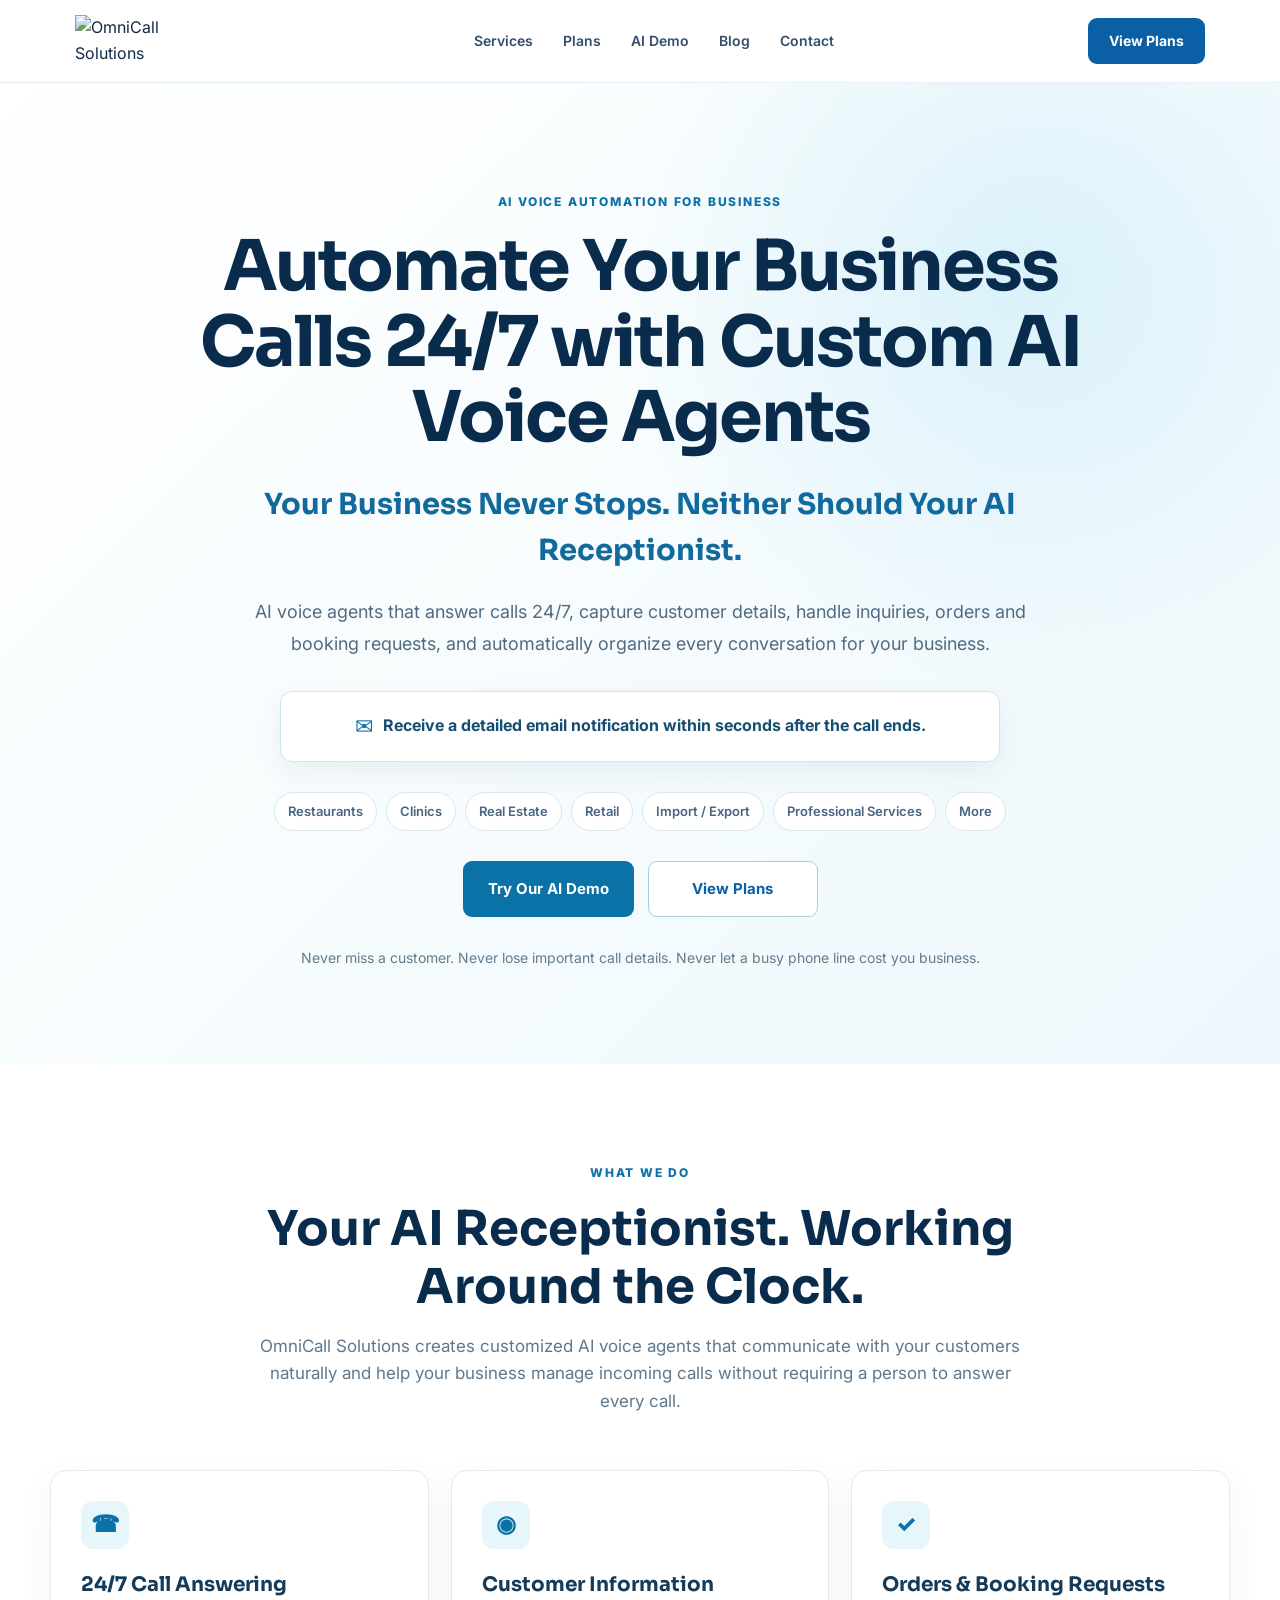
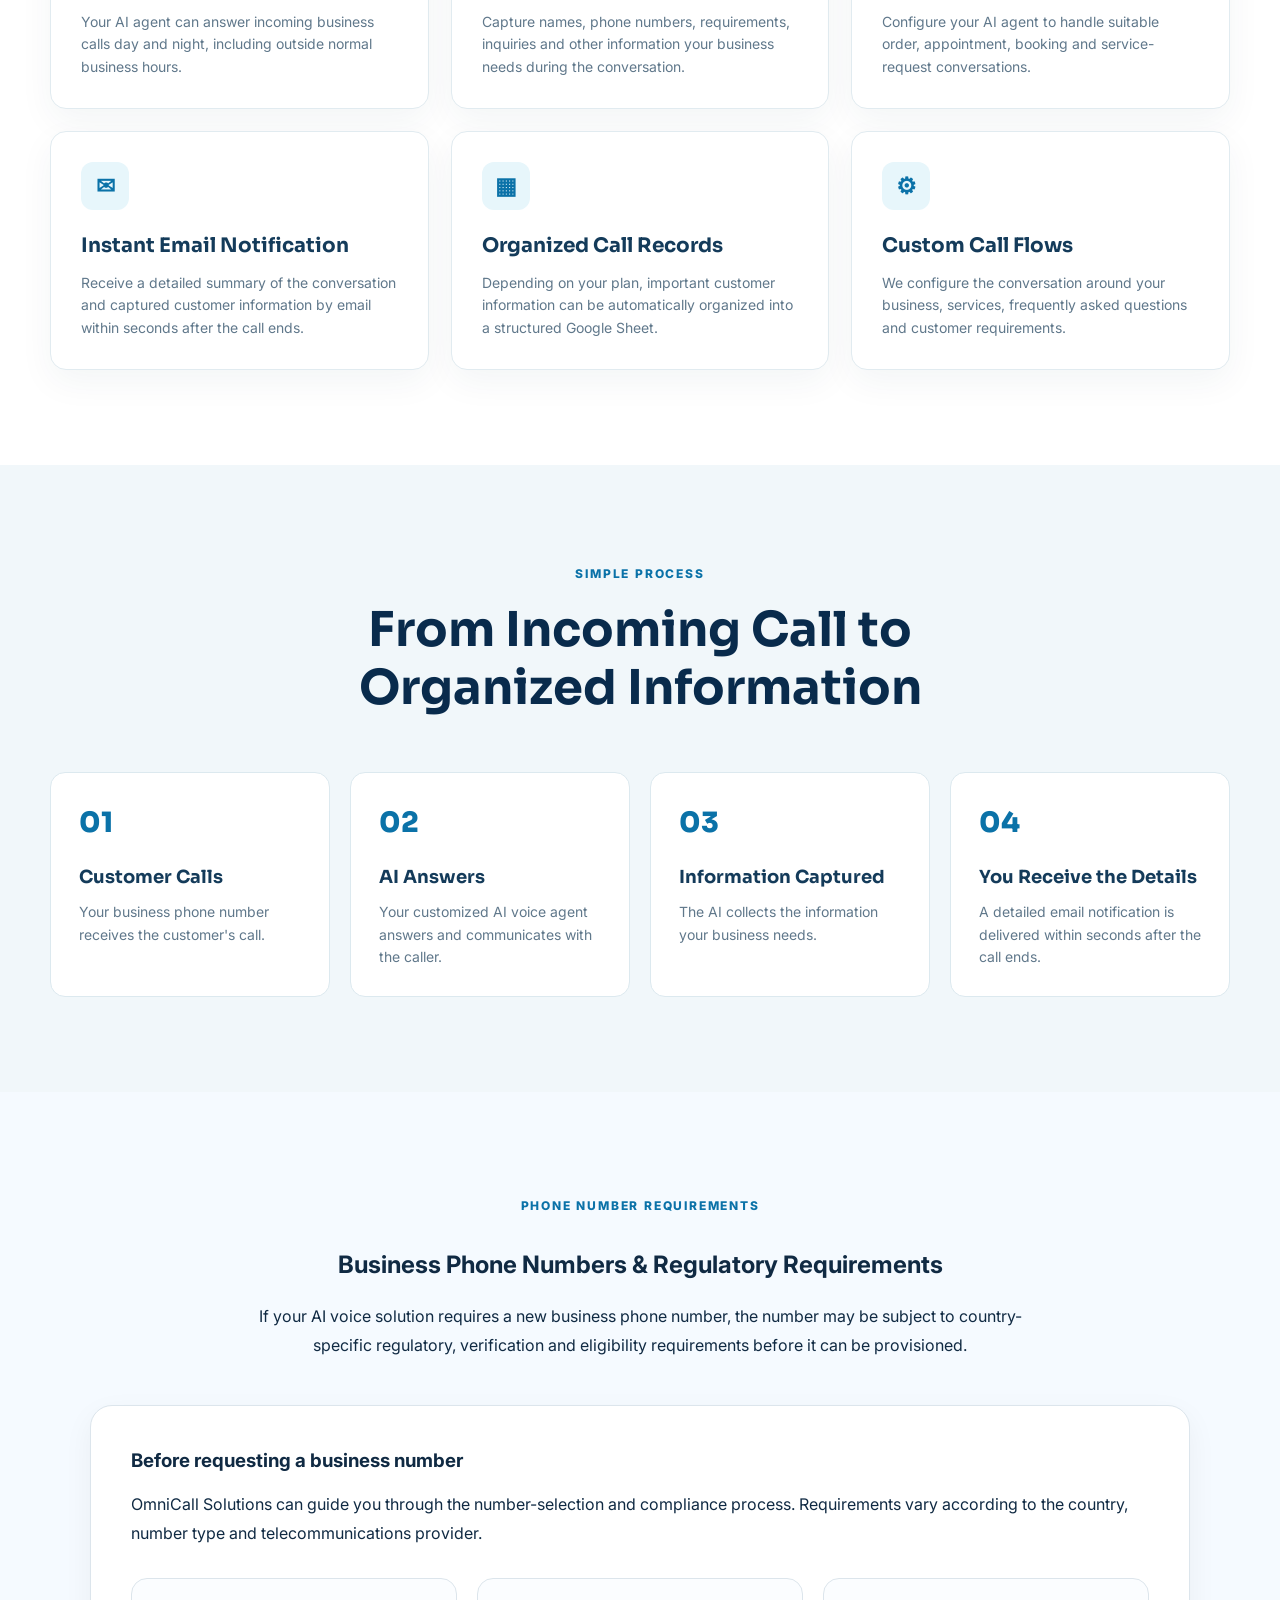
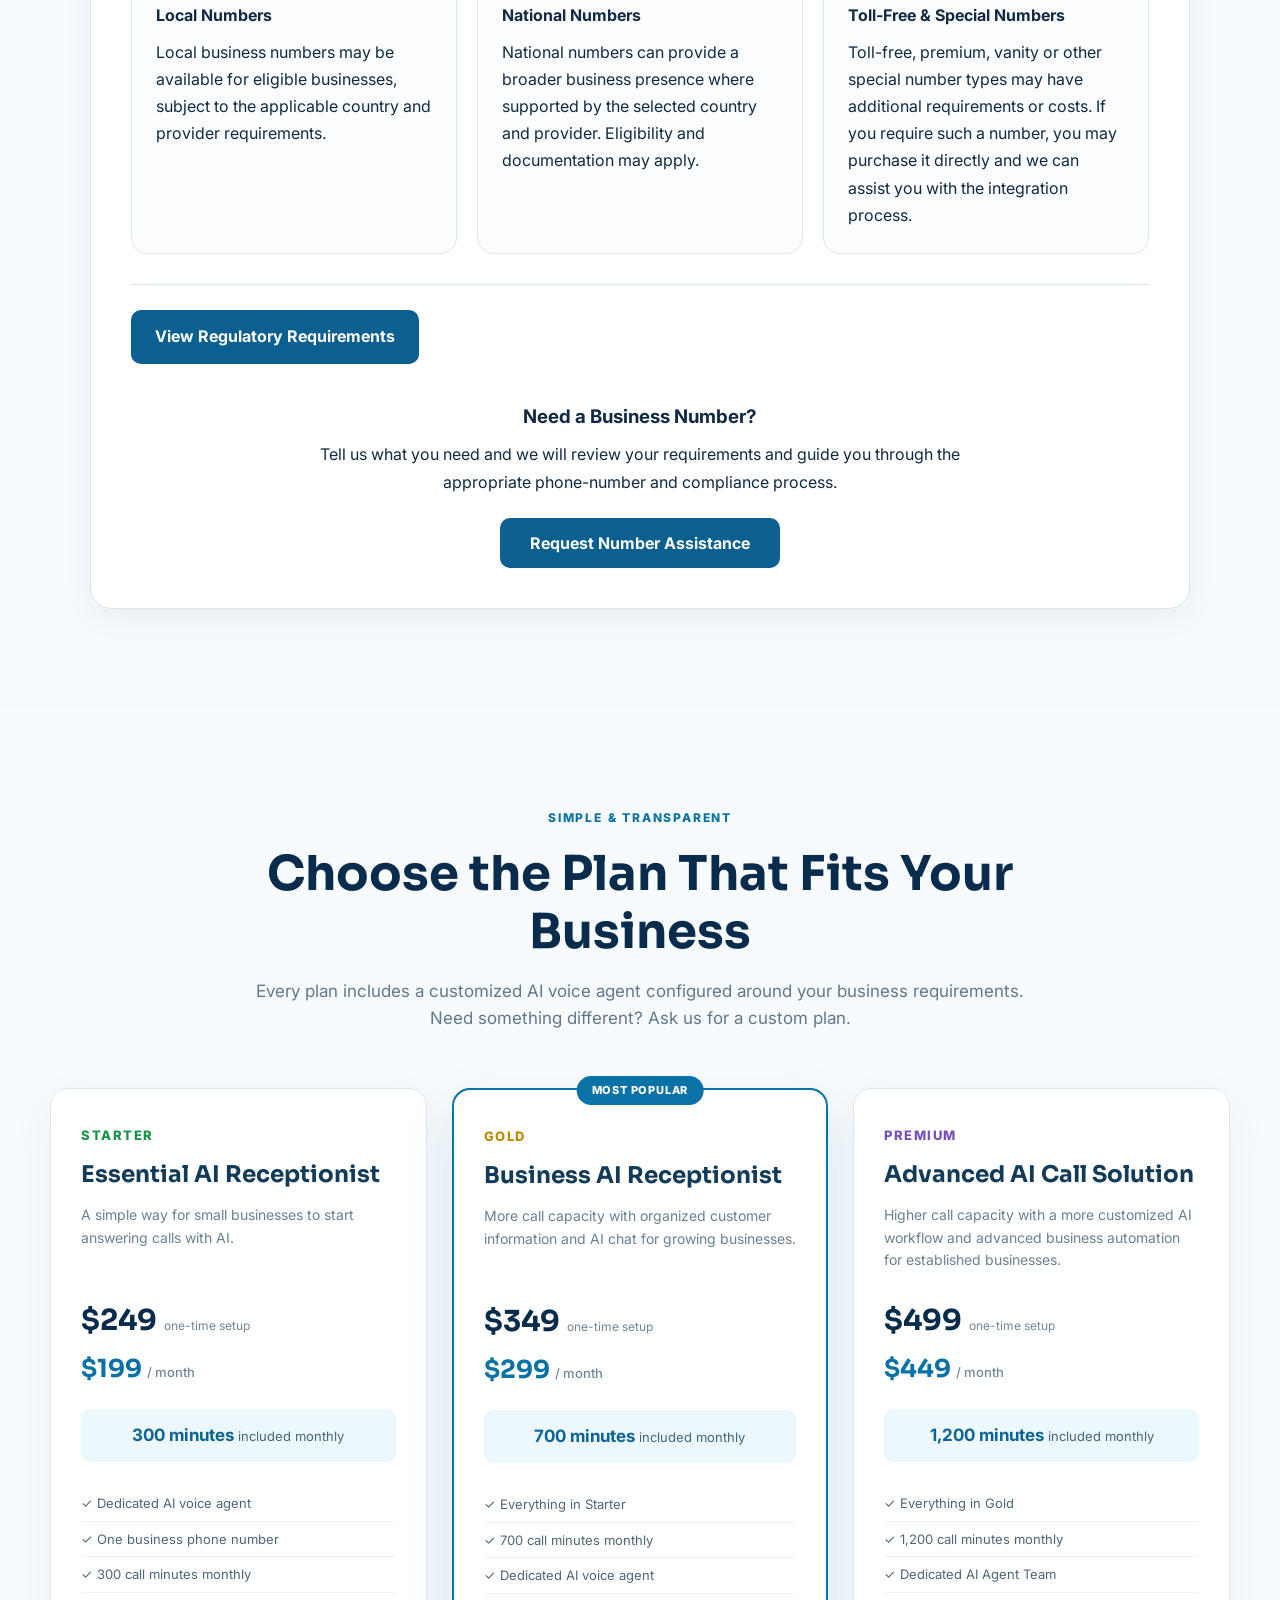
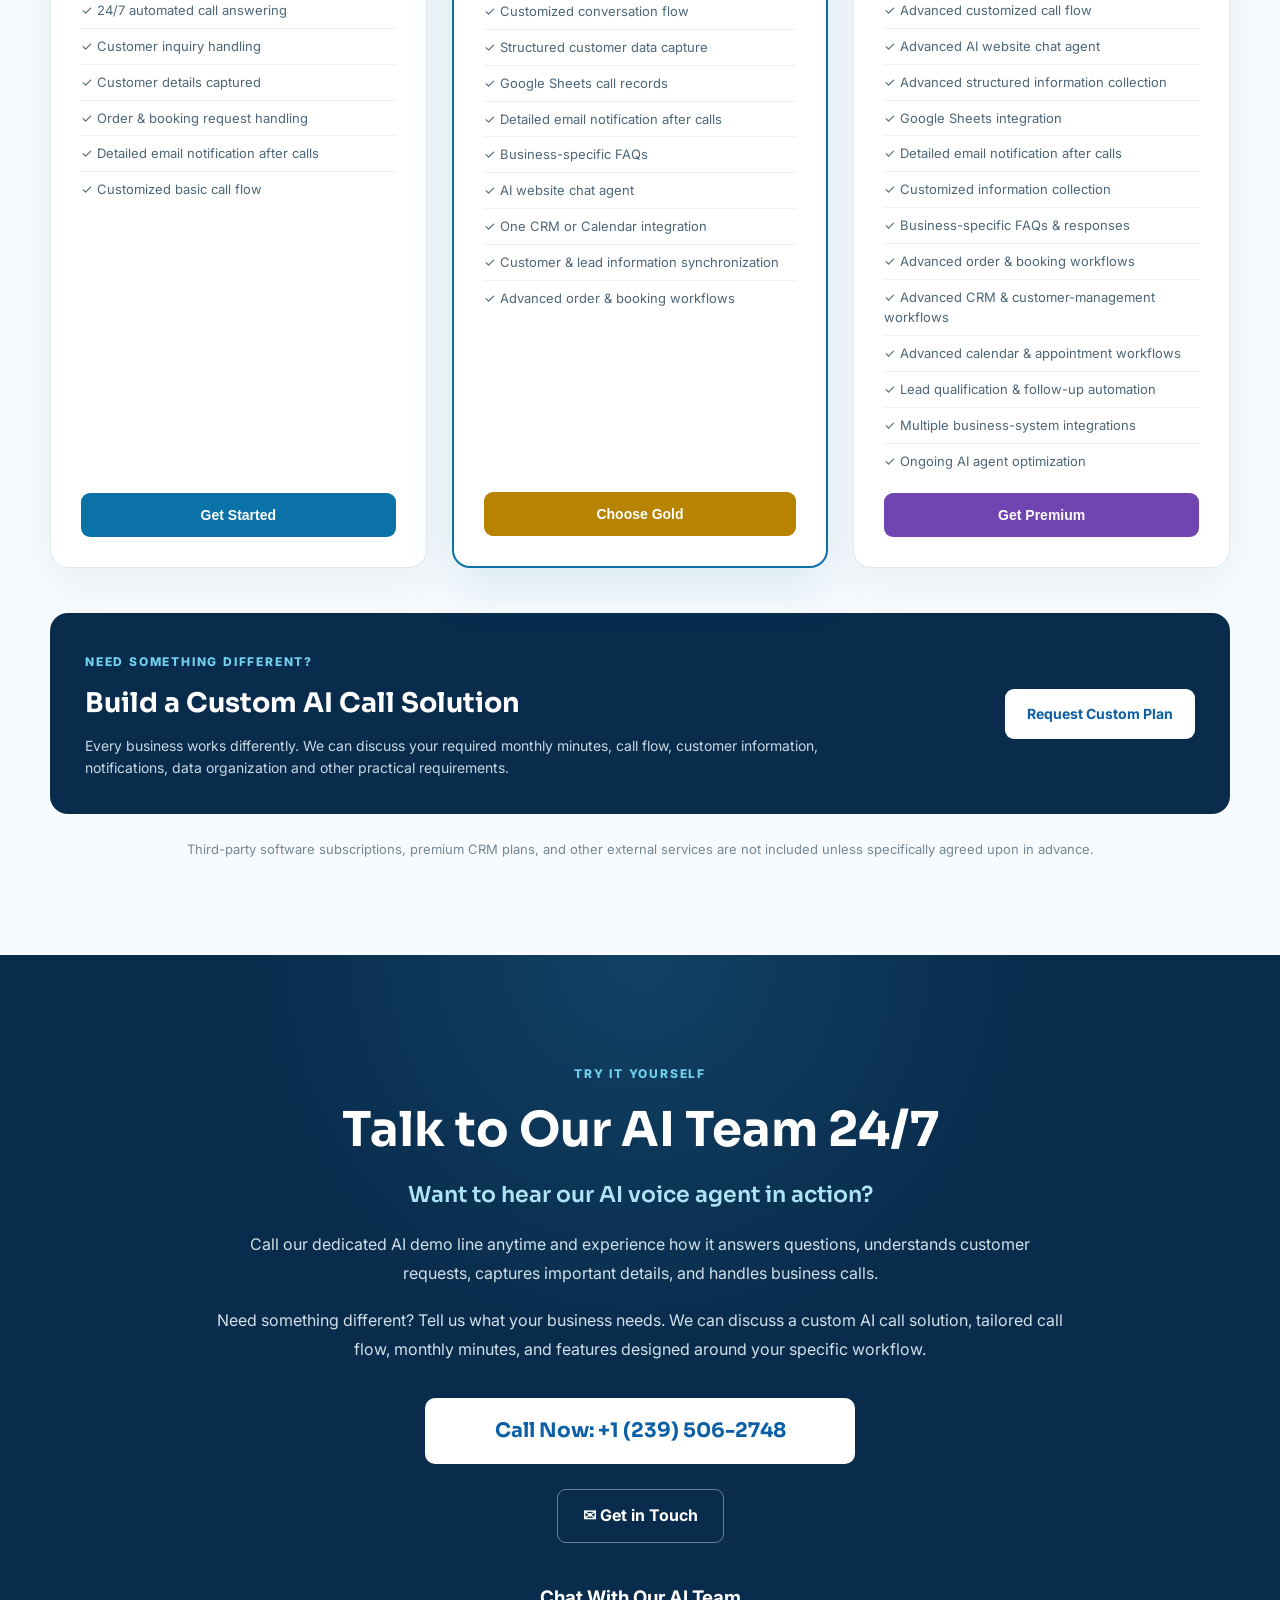
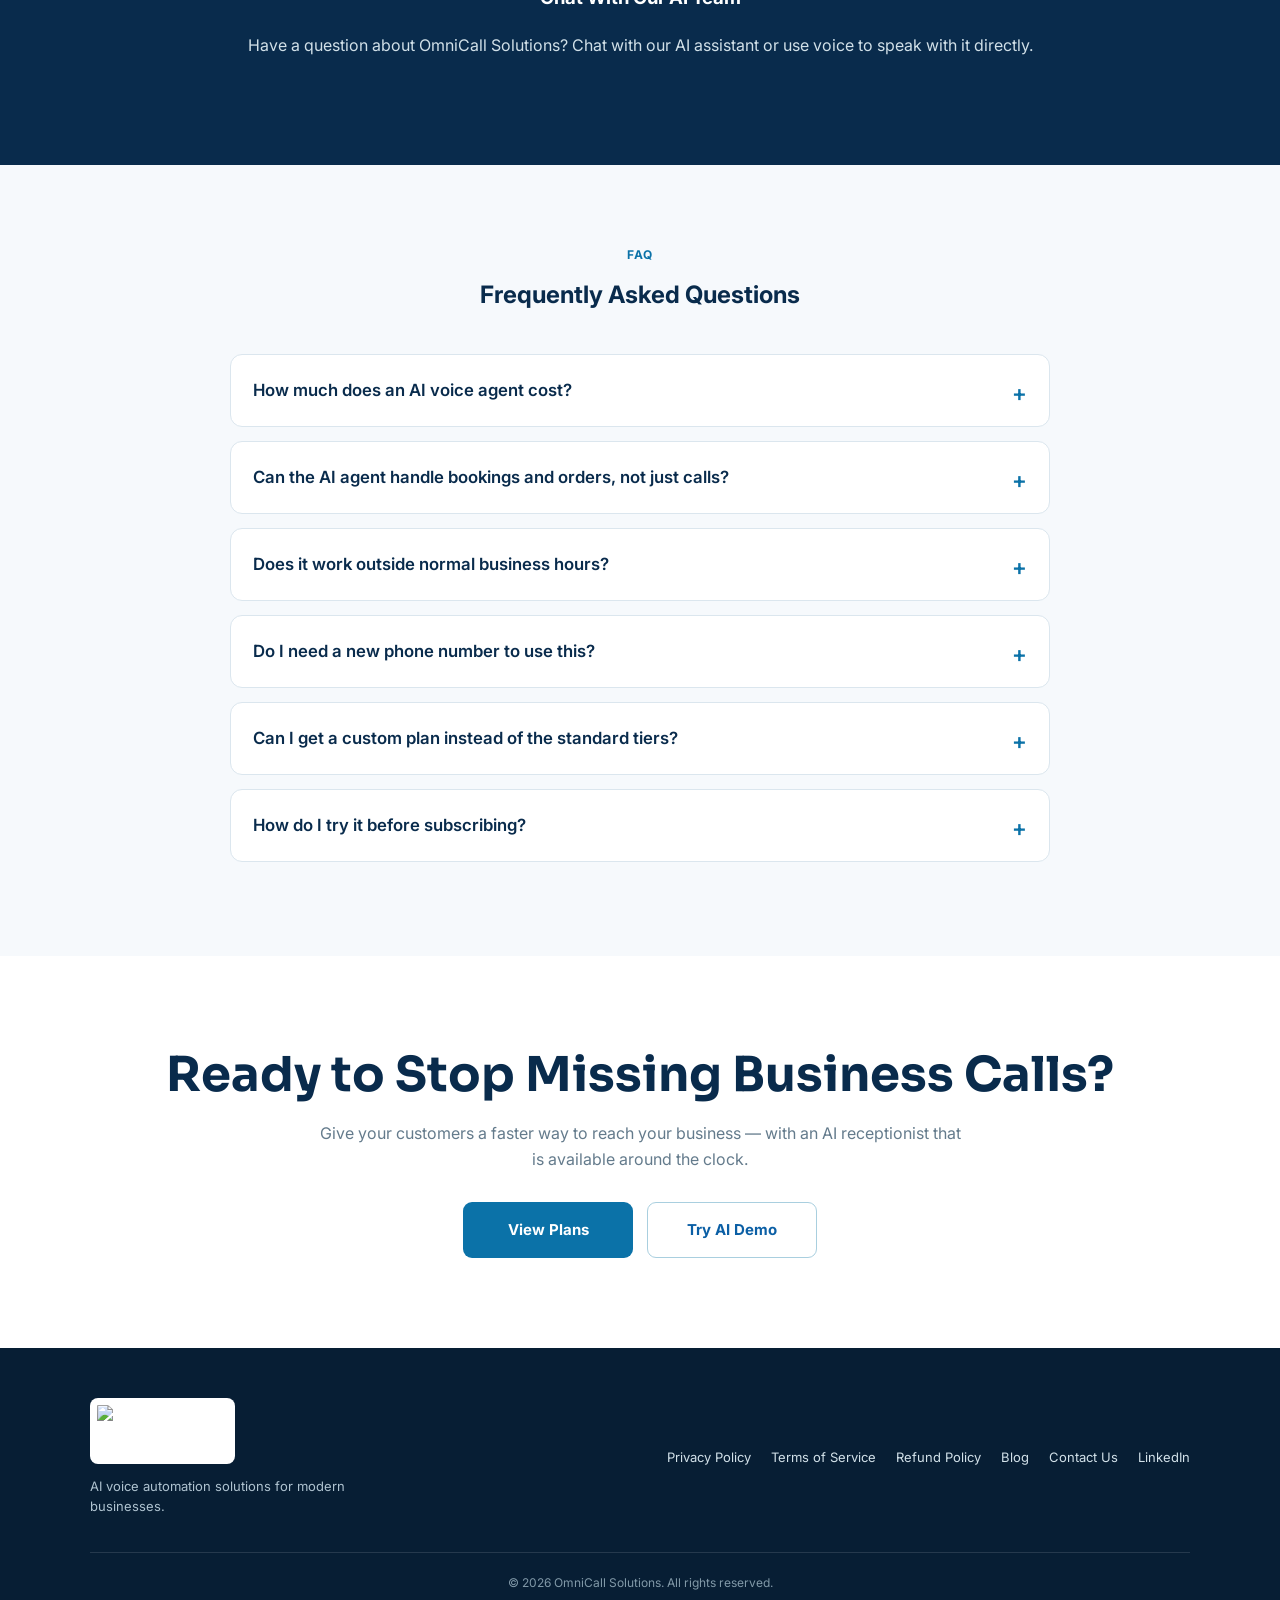
==== commit 87de7713: "Update index.html" ====
--- a/index.html
+++ b/index.html
@@ -507,6 +507,7 @@
       <a href="#services">Services</a>
       <a href="#pricing">Plans</a>
       <a href="#demo">AI Demo</a>
+      <a href="blog.html">Blog</a>
       <a href="#contact">Contact</a>
     </nav>
 
@@ -2119,6 +2120,10 @@
         Refund Policy
       </a>
 
+      <a href="blog.html">
+        Blog
+      </a>
+
       <a href="mailto:support@omnicallsolutions.online">
         Contact Us
       </a>
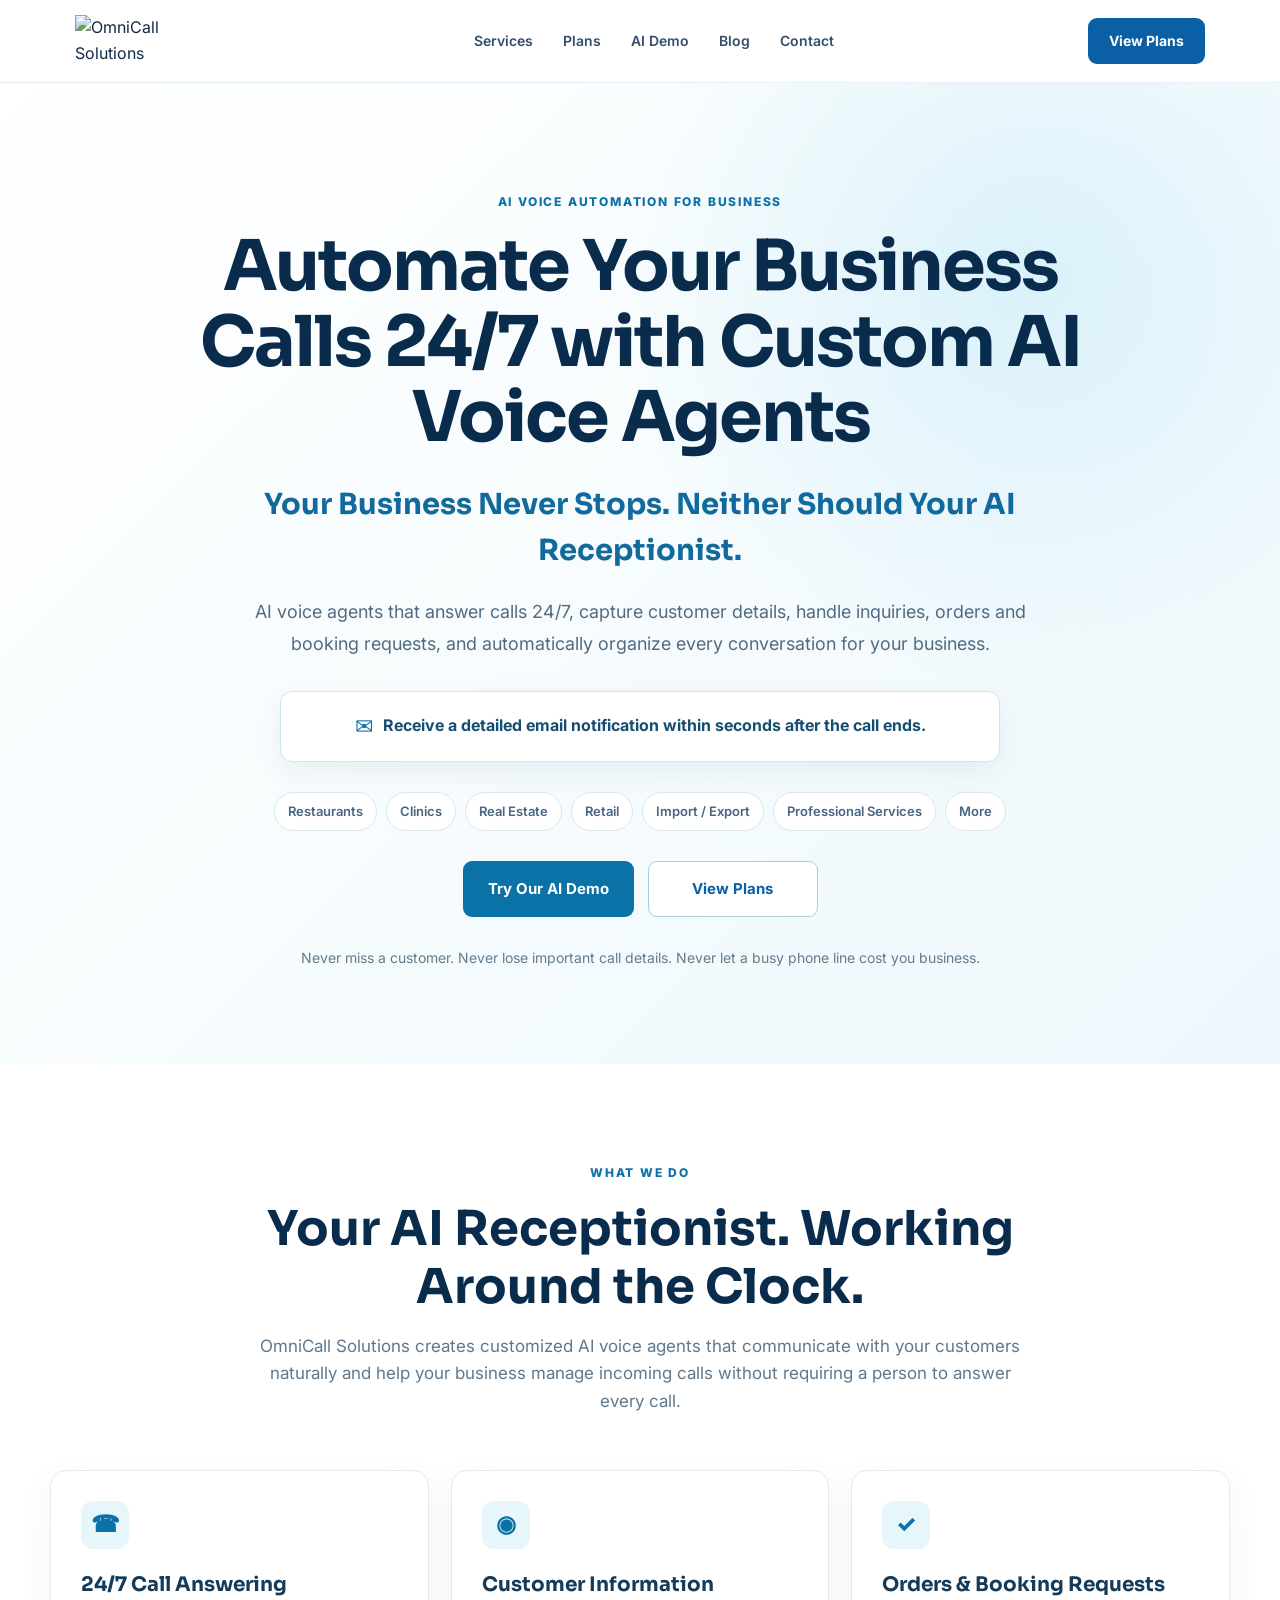
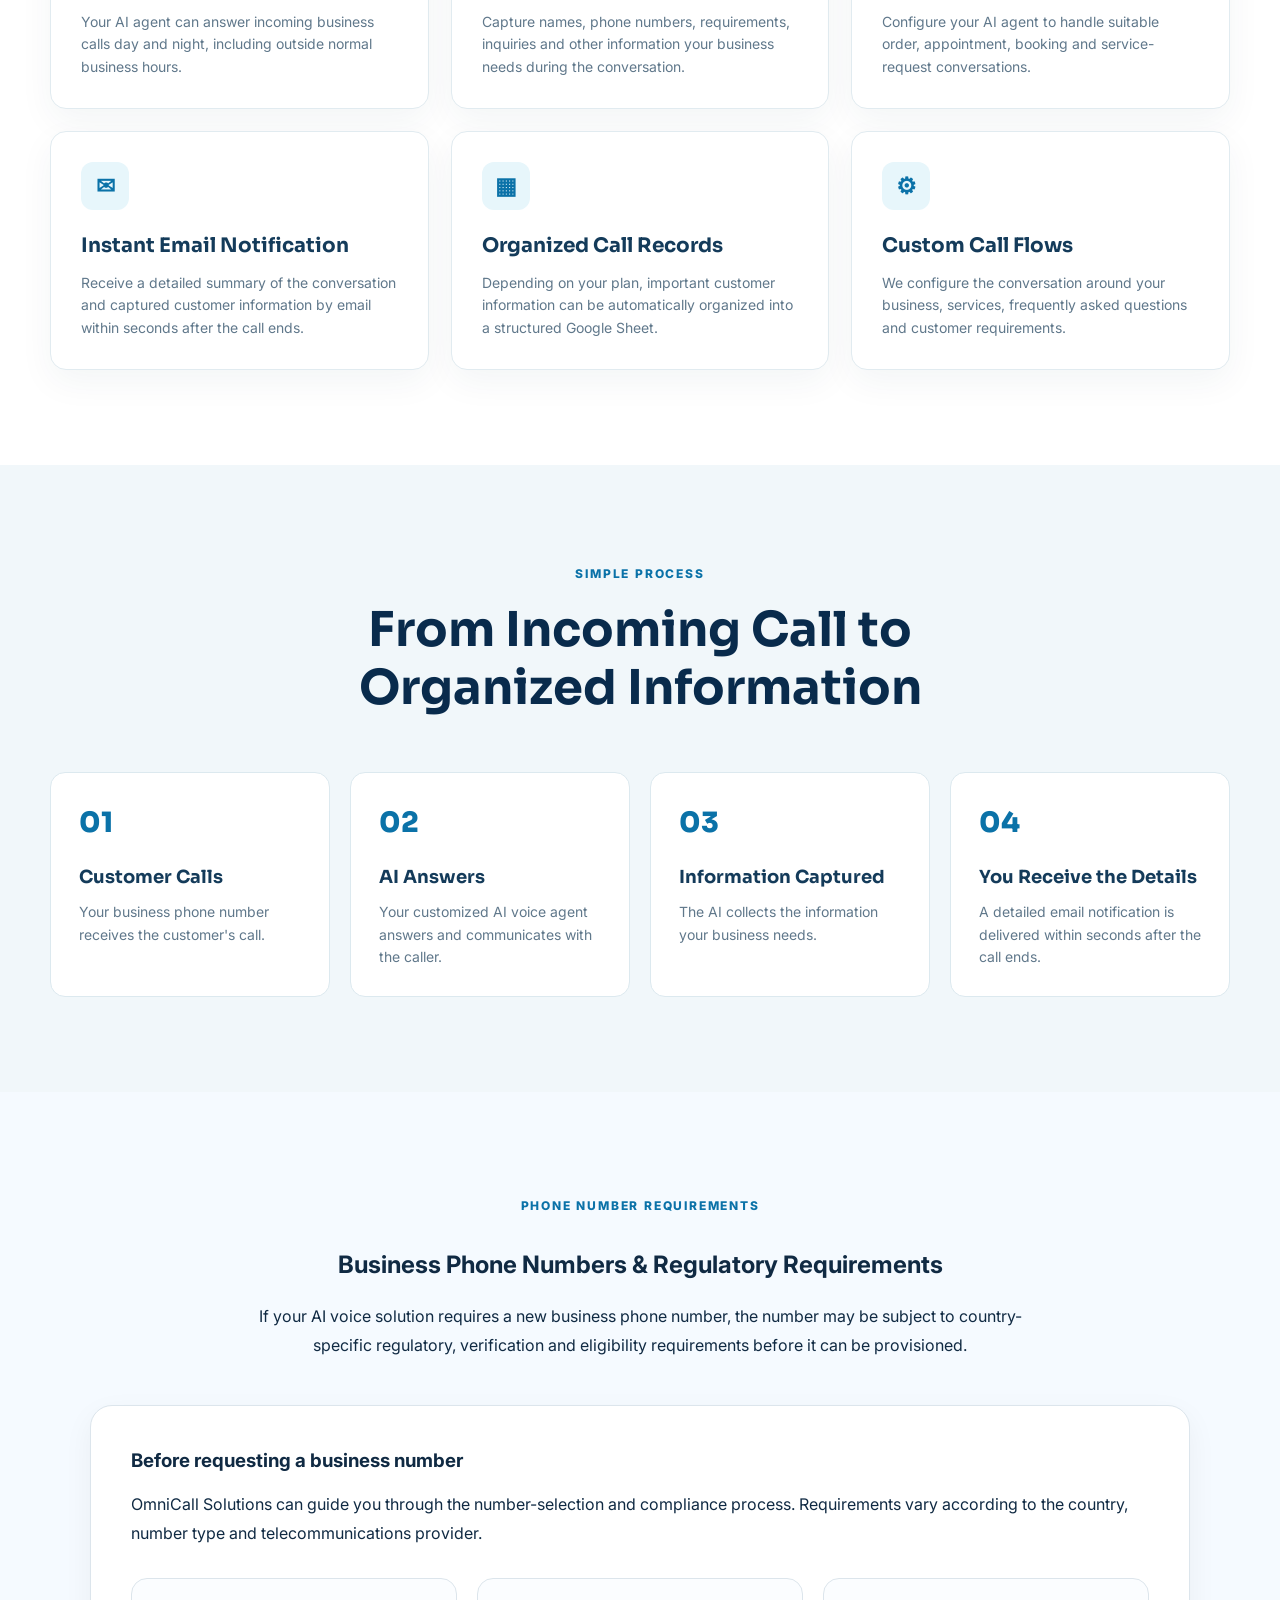
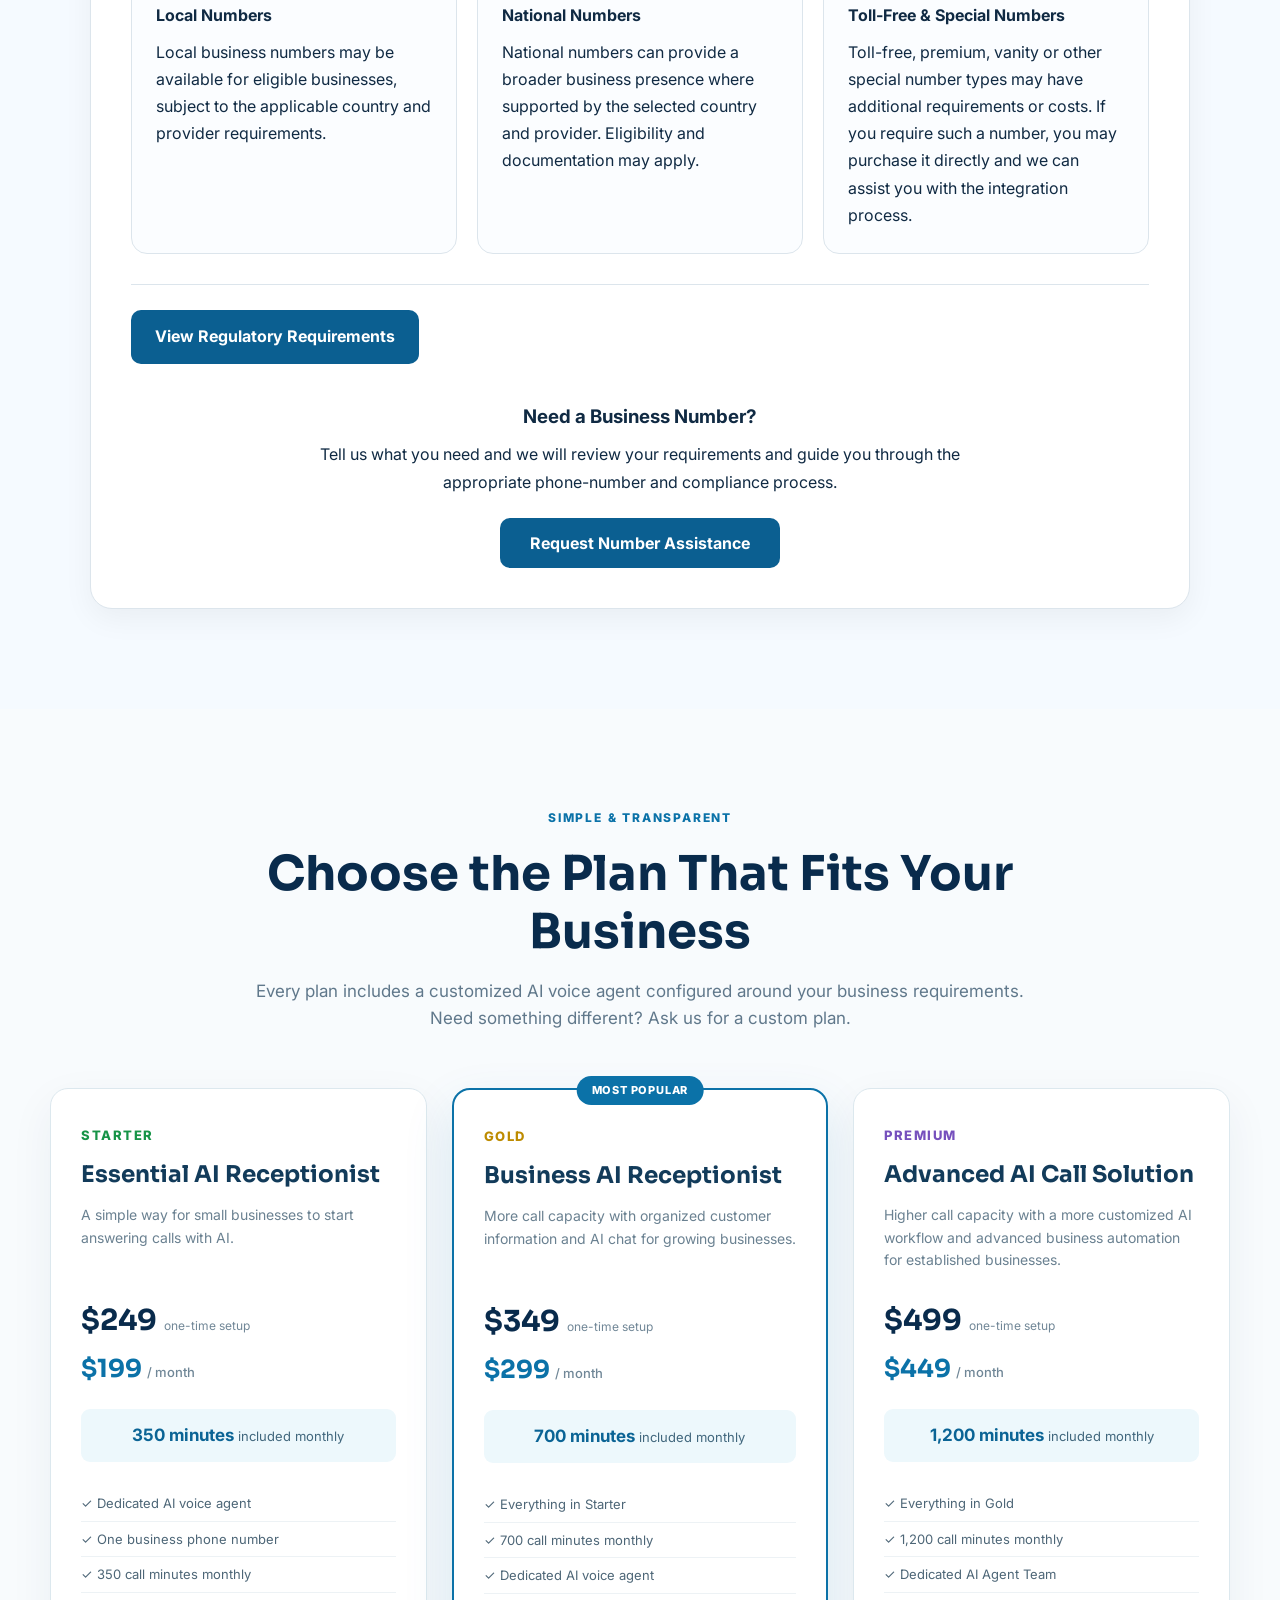
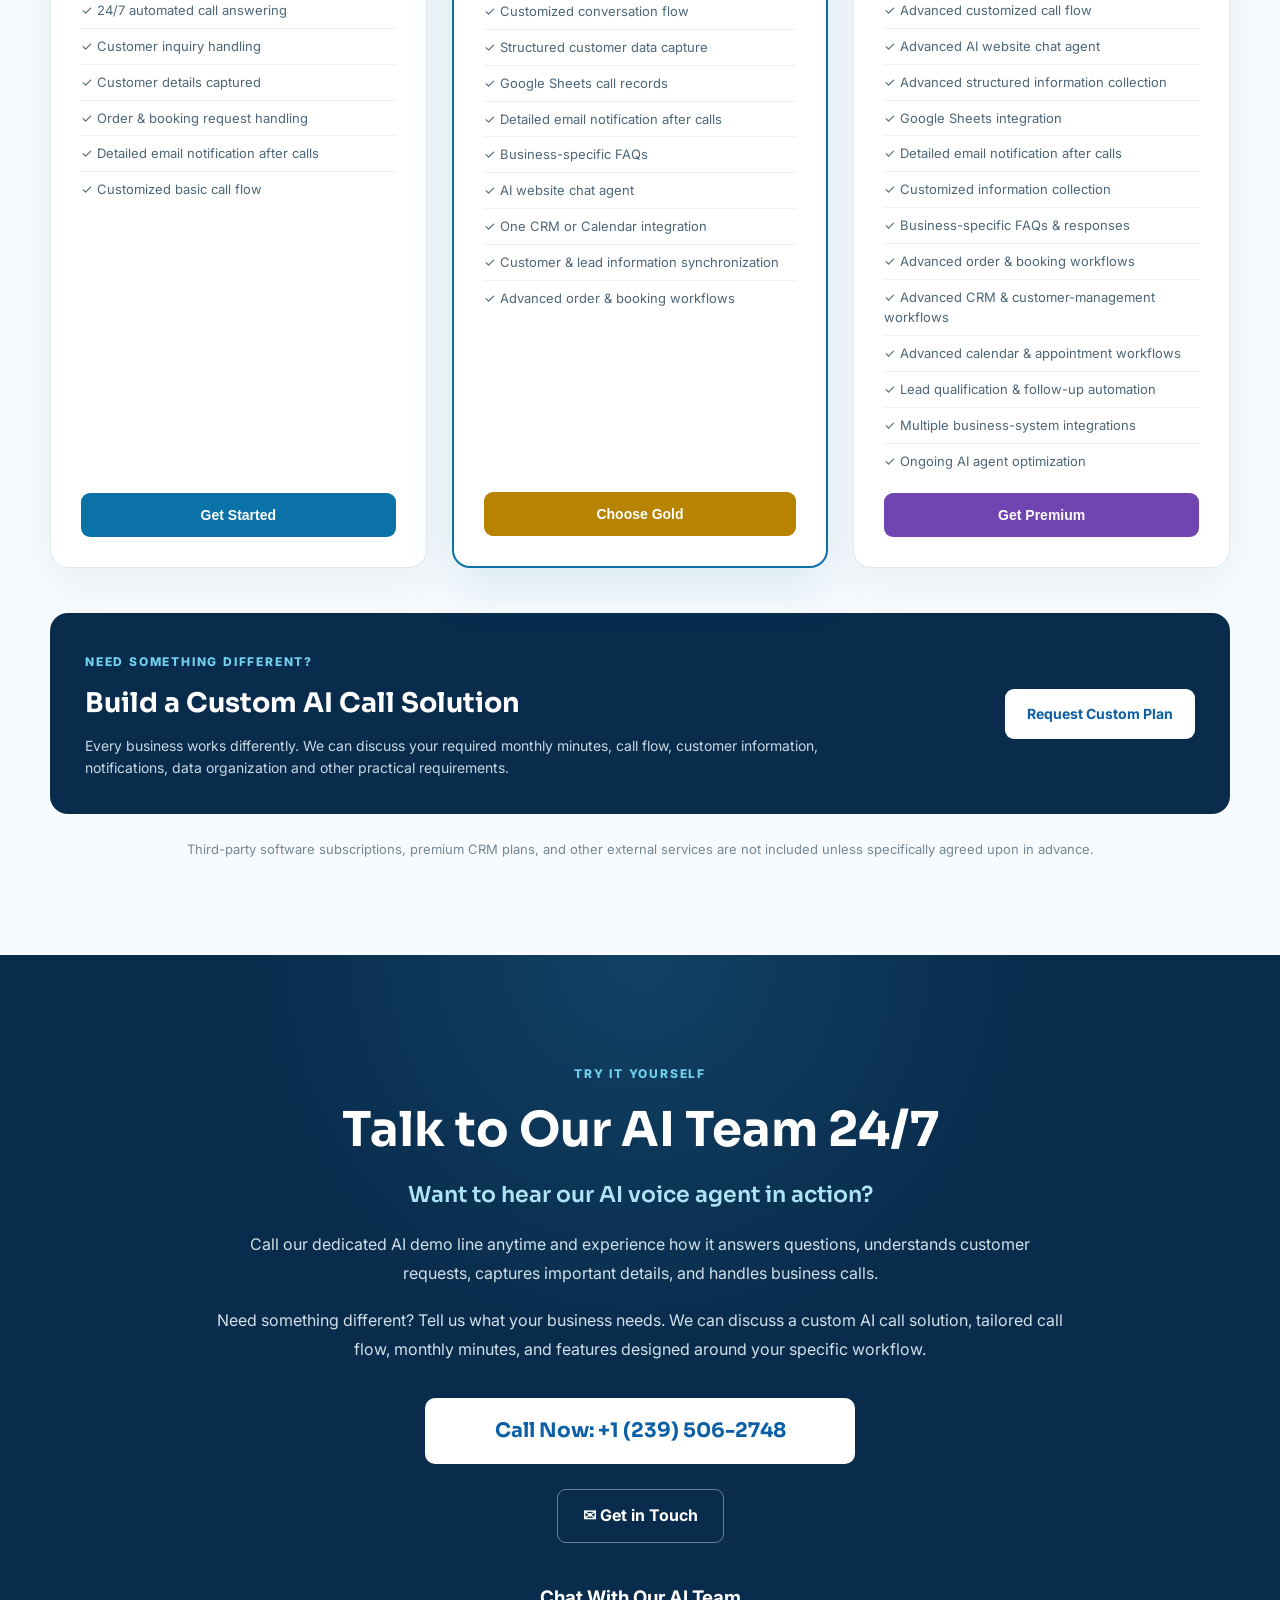
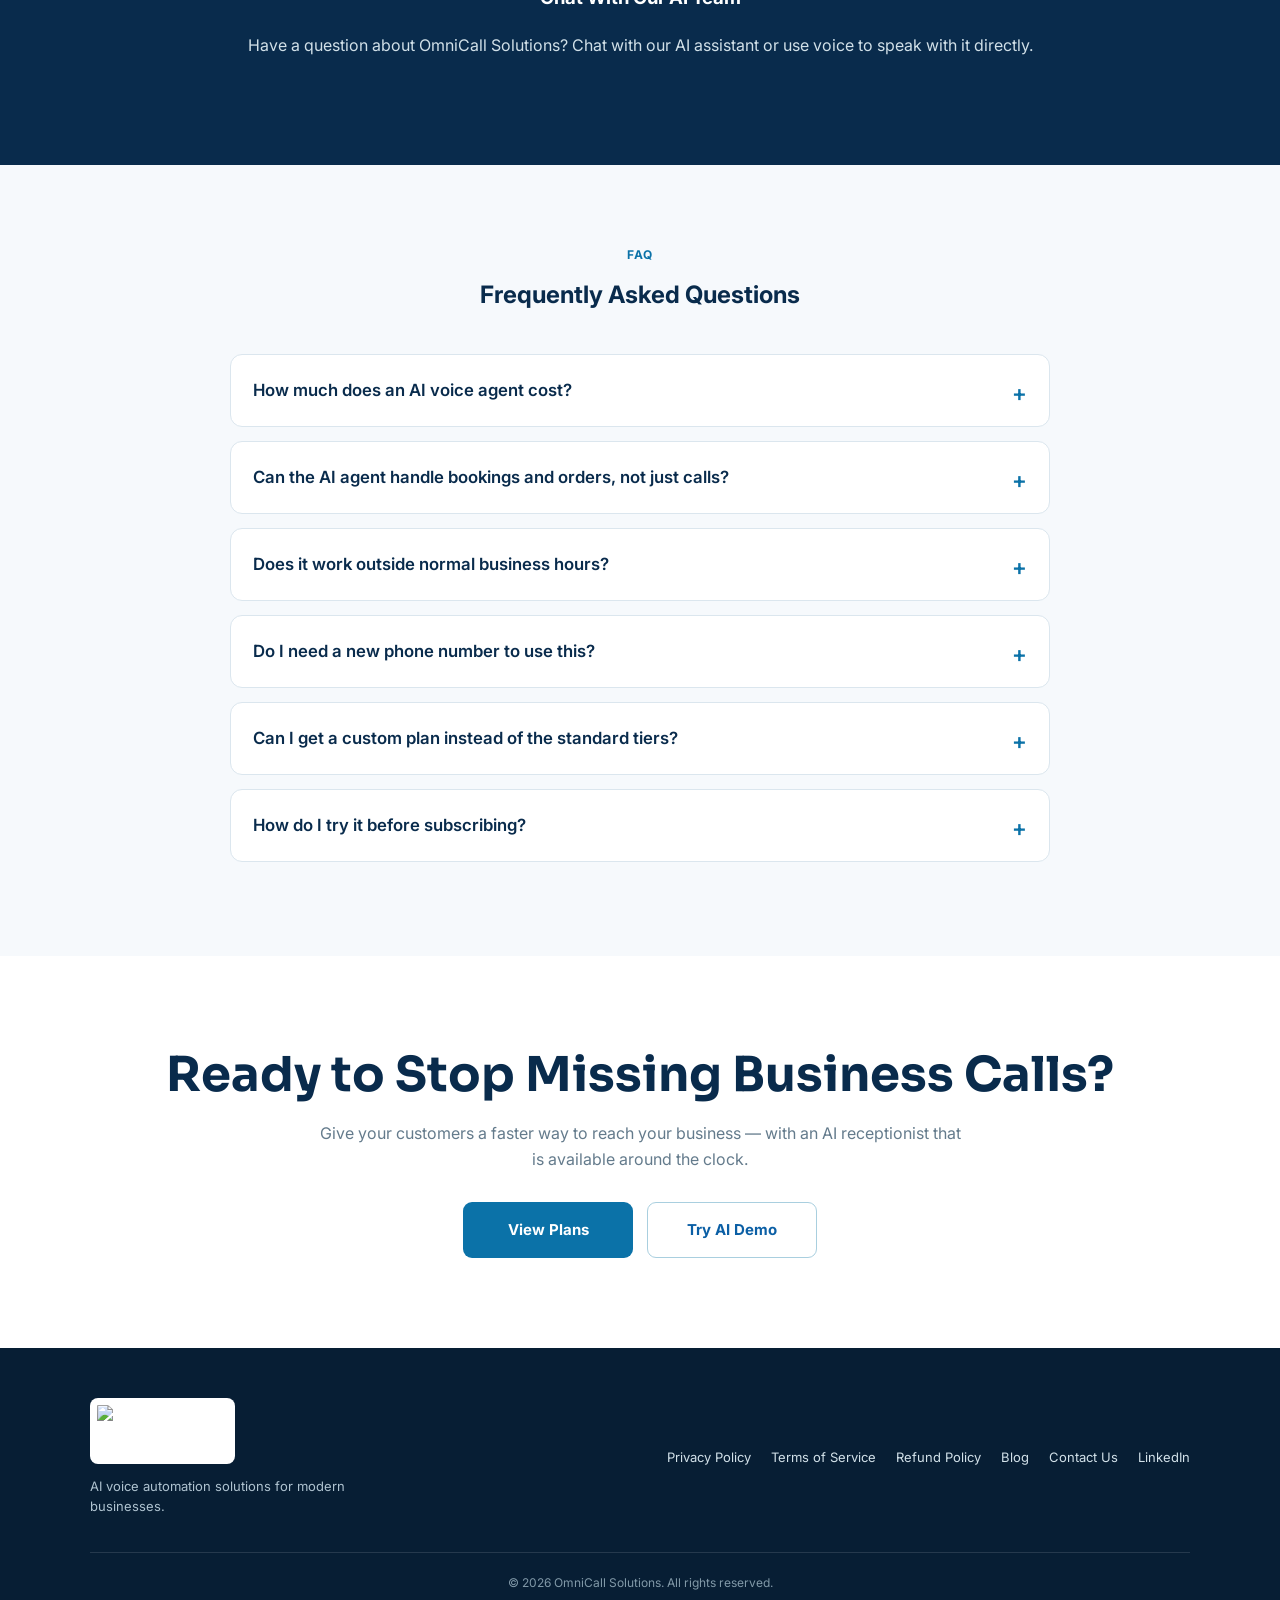
==== commit 2b2d2eb1: "Update call minutes from 300 to 350" ====
--- a/index.html
+++ b/index.html
@@ -1436,7 +1436,7 @@
 
         <div class="minutes">
 
-          <strong>300 minutes</strong>
+          <strong>350 minutes</strong>
 
           included monthly
 
@@ -1448,7 +1448,7 @@
 
           <li>✓ One business phone number</li>
 
-          <li>✓ 300 call minutes monthly</li>
+          <li>✓ 350 call minutes monthly</li>
 
           <li>✓ 24/7 automated call answering</li>
 
